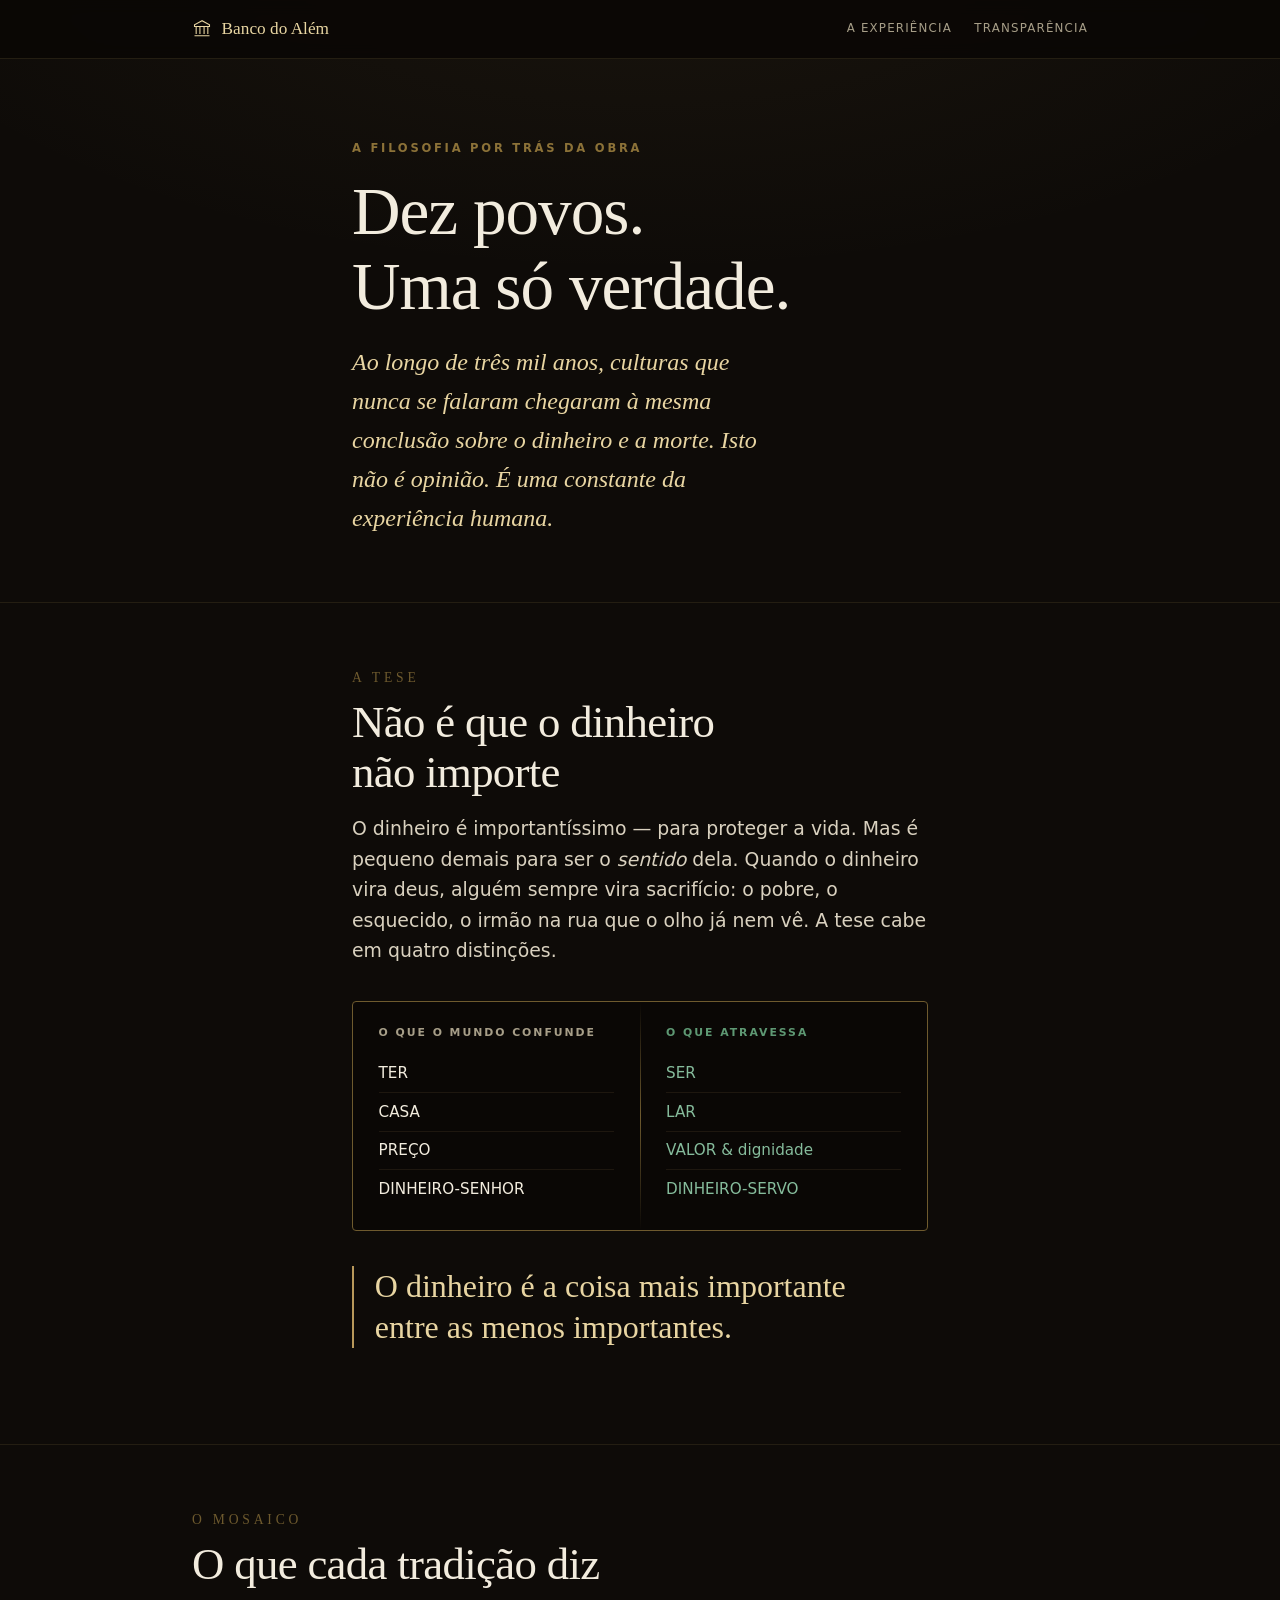
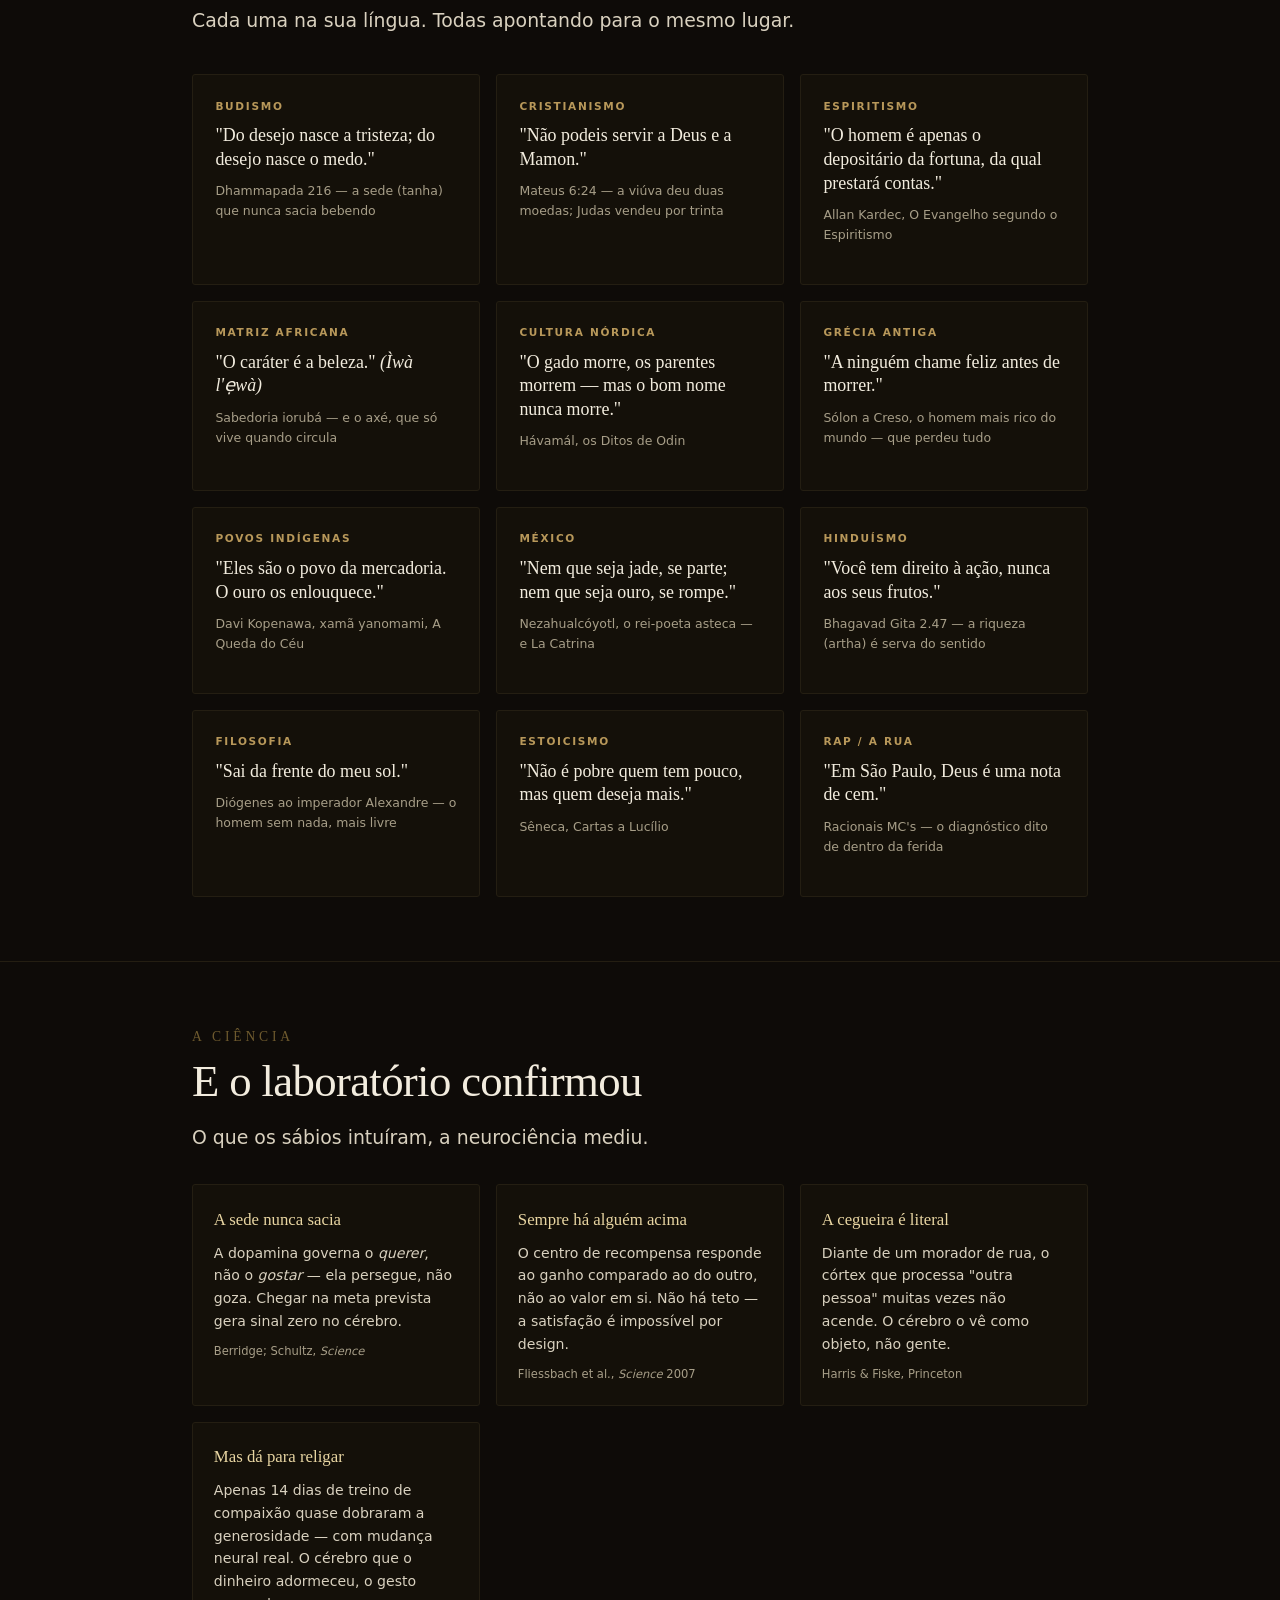
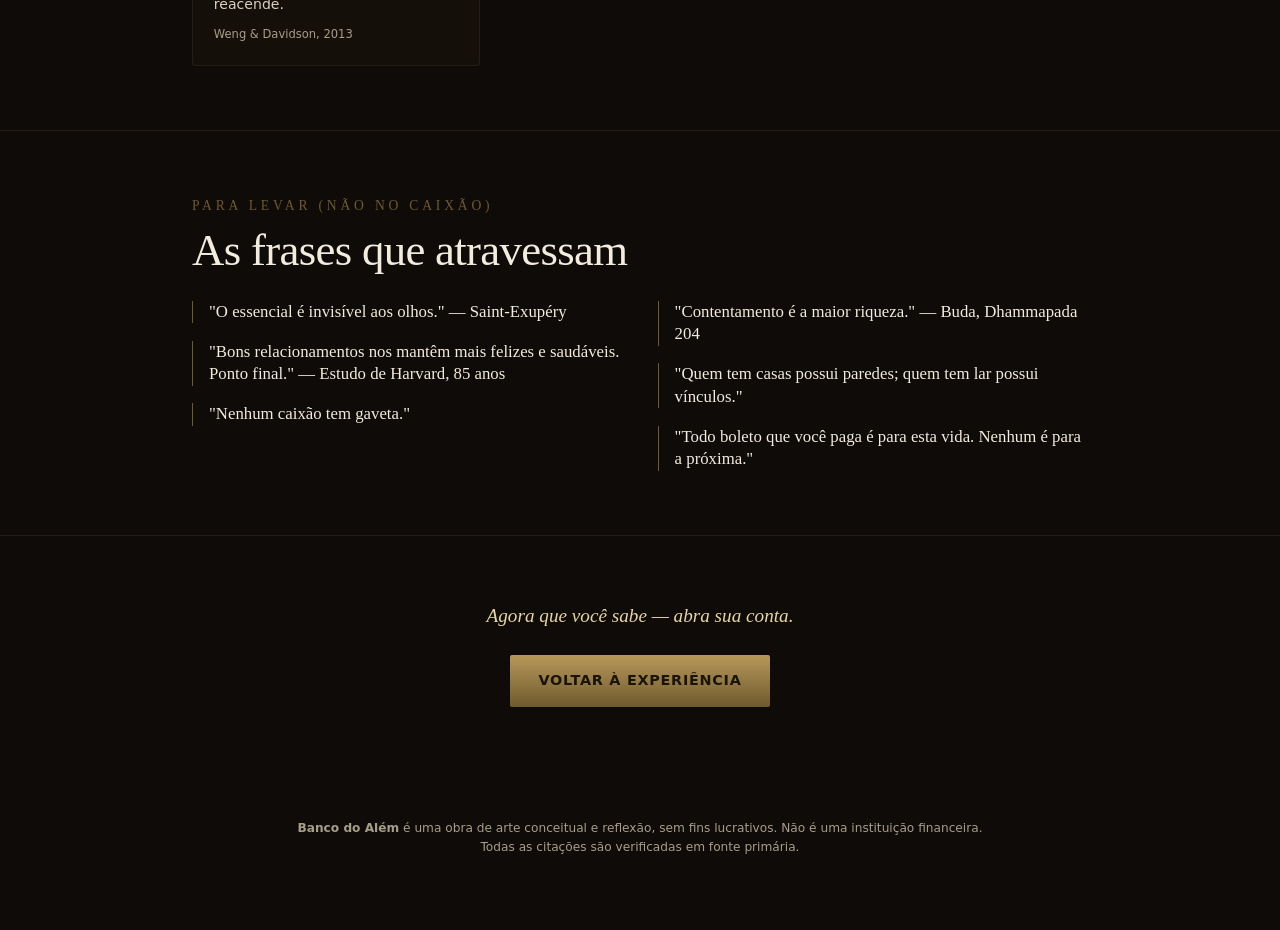
==== filosofia.html @ dc040440 "Versão completa: A Filosofia (mosaico de 12 tradições) + O Cofre de Vidro Adiciona duas páginas à so" ====
<!DOCTYPE html>
<html lang="pt-BR">
<head>
<meta charset="UTF-8">
<meta name="viewport" content="width=device-width, initial-scale=1, viewport-fit=cover">
<meta name="robots" content="noindex, nofollow">
<meta name="description" content="A filosofia do Banco do Além — o que dez tradições da humanidade dizem, em uma só voz, sobre o dinheiro e a morte.">
<meta name="theme-color" content="#0A0705">
<title>Banco do Além — A Filosofia</title>
<style>
  :root{
    --ebano-1000:#0A0705;--ebano-950:#0E0B08;--ebano-900:#141009;--ebano-850:#1B160D;--ebano-800:#241E12;
    --ouro-600:#6E5A2E;--ouro-500:#8C7238;--ouro-400:#B8985A;--ouro-300:#D4B778;--ouro-200:#E8D5A2;
    --marfim-100:#F2ECDE;--marfim-200:#D9D1BF;--marfim-300:#A79E88;--marfim-400:#6F6959;
    --verde-500:#3E6B4F;--verde-400:#5E9873;--verde-300:#86BC9C;
    --bg:var(--ebano-950);--sacro:var(--ebano-1000);--surf:var(--ebano-900);
    --tx:var(--marfim-100);--tx2:var(--marfim-200);--mut:var(--marfim-300);
    --gold:var(--ouro-400);--eternal:var(--verde-400);--line:rgba(184,152,90,.22);
    --serif:"Didot","Bodoni 72","Bodoni MT","Playfair Display","Hoefler Text",Georgia,serif;
    --sans:-apple-system,BlinkMacSystemFont,"Segoe UI","Optima","Avenir Next",system-ui,sans-serif;
  }
  *,*::before,*::after{box-sizing:border-box}
  body{margin:0;background:var(--bg);color:var(--tx);font-family:var(--sans);font-size:17px;line-height:1.62;-webkit-font-smoothing:antialiased;
       background-image:radial-gradient(ellipse 90% 55% at 50% -8%,rgba(184,152,90,.07),transparent 70%);background-attachment:fixed;overflow-x:hidden}
  h1,h2,h3{font-family:var(--serif);font-weight:400;line-height:1.12;letter-spacing:-.015em;margin:0;text-wrap:balance}
  p{margin:0 0 1rem}
  a{color:var(--gold);text-decoration:none}
  .wrap{max-width:62rem;margin:0 auto;padding:0 clamp(1.25rem,5vw,3rem)}
  .read{max-width:42rem}
  .eyebrow{font-size:.72rem;letter-spacing:.24em;text-transform:uppercase;color:var(--ouro-500);font-weight:600}
  :focus-visible{outline:2px solid var(--ouro-300);outline-offset:3px}
  nav{position:sticky;top:0;z-index:40;background:rgba(10,7,5,.9);backdrop-filter:blur(8px);border-bottom:1px solid var(--ebano-800)}
  nav .wrap{display:flex;align-items:center;gap:1.4rem;height:58px}
  nav .logo{display:flex;align-items:center;gap:.6rem;font-family:var(--serif);font-size:1.08rem;color:var(--ouro-200);margin-right:auto}
  nav .logo svg{width:20px;height:20px}
  nav a.lnk{color:var(--mut);font-size:.74rem;letter-spacing:.1em;text-transform:uppercase}
  nav a.lnk:hover{color:var(--ouro-200)}
  header.hero{padding:5rem 0 3rem;border-bottom:1px solid var(--ebano-800)}
  header.hero h1{font-size:clamp(2.4rem,6vw,4.2rem);color:var(--marfim-100)}
  header.hero .sub{font-family:var(--serif);font-style:italic;color:var(--ouro-200);font-size:clamp(1.1rem,2.4vw,1.5rem);margin-top:1.2rem;max-width:36ch}
  section{padding:4rem 0;border-bottom:1px solid var(--ebano-800)}
  .part{font-family:var(--serif);font-size:.85rem;letter-spacing:.28em;text-transform:uppercase;color:var(--ouro-600);margin-bottom:.5rem}
  h2{font-size:clamp(1.8rem,4vw,2.8rem);color:var(--marfim-100);margin-bottom:1rem}
  .lede{font-size:1.18rem;color:var(--tx2);max-width:52ch}
  /* extrato device */
  .extrato{display:grid;grid-template-columns:1fr 1px 1fr;margin:2.2rem 0;border:1px solid var(--ouro-600);border-radius:4px;overflow:hidden;background:var(--sacro);max-width:40rem}
  .extrato .col{padding:1.4rem 1.6rem}
  .extrato .divider{background:linear-gradient(180deg,transparent,var(--ouro-600),transparent)}
  .extrato h4{margin:0 0 .8rem;font-size:.68rem;letter-spacing:.18em;text-transform:uppercase;font-weight:600}
  .extrato .left h4{color:var(--mut)} .extrato .right h4{color:var(--eternal)}
  .extrato .row{padding:.4rem 0;border-bottom:1px solid rgba(51,41,26,.5);font-size:.95rem}
  .extrato .row:last-child{border-bottom:0}
  .extrato .right .row{color:var(--verde-300)}
  @media(max-width:600px){.extrato{grid-template-columns:1fr}.extrato .divider{height:1px;background:linear-gradient(90deg,transparent,var(--ouro-600),transparent)}}
  /* mosaico grid */
  .mosaico{display:grid;grid-template-columns:repeat(auto-fill,minmax(16rem,1fr));gap:1rem;margin-top:2.4rem}
  .trad{background:var(--surf);border:1px solid var(--ebano-800);border-radius:3px;padding:1.4rem;transition:border-color .25s,transform .25s}
  .trad:hover{border-color:var(--ouro-600);transform:translateY(-2px)}
  .trad .name{font-size:.66rem;letter-spacing:.16em;text-transform:uppercase;color:var(--gold);font-weight:600;margin-bottom:.6rem}
  .trad .say{font-family:var(--serif);font-size:1.12rem;color:var(--marfim-100);line-height:1.32;margin:0 0 .6rem}
  .trad .who{font-size:.78rem;color:var(--mut)}
  blockquote{font-family:var(--serif);font-size:clamp(1.4rem,3.5vw,2rem);color:var(--ouro-200);line-height:1.28;margin:2rem 0;padding-left:1.3rem;border-left:2px solid var(--gold);text-wrap:balance}
  blockquote cite{display:block;font-family:var(--sans);font-style:normal;font-size:.78rem;letter-spacing:.12em;text-transform:uppercase;color:var(--mut);margin-top:.8rem}
  .sci{display:grid;grid-template-columns:repeat(auto-fit,minmax(14rem,1fr));gap:1rem;margin-top:2rem}
  .scard{background:var(--surf);border:1px solid var(--ebano-800);border-radius:3px;padding:1.3rem}
  .scard b{font-family:var(--serif);color:var(--ouro-200);font-size:1.05rem;font-weight:400}
  .scard p{font-size:.88rem;color:var(--tx2);margin:.5rem 0 0}
  .scard .src{font-size:.72rem;color:var(--mut);margin-top:.6rem}
  .frases{columns:2;column-gap:2.2rem;margin-top:1.6rem}
  .frases p{break-inside:avoid;font-family:var(--serif);font-size:1.05rem;color:var(--tx);padding-left:1rem;border-left:1px solid var(--ouro-600);margin-bottom:1.1rem;line-height:1.34}
  @media(max-width:640px){.frases{columns:1}}
  .backcta{text-align:center;padding:4rem 0}
  .btn{display:inline-flex;background:linear-gradient(180deg,var(--ouro-400),var(--ouro-600));color:#1a1408;font-weight:600;font-size:.9rem;letter-spacing:.05em;text-transform:uppercase;border-radius:2px;padding:.9rem 1.8rem}
  footer{padding:3rem 0 4.5rem;text-align:center}
  footer .disc{font-size:.76rem;color:var(--mut);max-width:44rem;margin:0 auto;line-height:1.6}
  .reveal{opacity:0;transform:translateY(14px);transition:opacity .7s,transform .7s}
  .reveal.in{opacity:1;transform:none}
  @media(prefers-reduced-motion:reduce){.reveal{opacity:1;transform:none;transition:none}.trad:hover{transform:none}}
</style>
</head>
<body>
  <nav><div class="wrap">
    <span class="logo"><svg viewBox="0 0 24 24" fill="none" stroke="#E8D5A2" stroke-width="1.3"><path d="M12 2 3 7v2h18V7L12 2z"/><path d="M5 9v9M9.5 9v9M14.5 9v9M19 9v9M3 20h18"/></svg>Banco do Além</span>
    <a class="lnk" href="index.html">A experiência</a>
    <a class="lnk" href="transparencia.html">Transparência</a>
  </div></nav>

  <header class="hero"><div class="wrap read">
    <p class="eyebrow reveal">A filosofia por trás da obra</p>
    <h1 class="reveal">Dez povos.<br>Uma só verdade.</h1>
    <p class="sub reveal">Ao longo de três mil anos, culturas que nunca se falaram chegaram à mesma conclusão sobre o dinheiro e a morte. Isto não é opinião. É uma constante da experiência humana.</p>
  </div></header>

  <section><div class="wrap read">
    <p class="part reveal">A tese</p>
    <h2 class="reveal">Não é que o dinheiro não importe</h2>
    <p class="lede reveal">O dinheiro é importantíssimo — para proteger a vida. Mas é pequeno demais para ser o <em>sentido</em> dela. Quando o dinheiro vira deus, alguém sempre vira sacrifício: o pobre, o esquecido, o irmão na rua que o olho já nem vê. A tese cabe em quatro distinções.</p>
    <div class="extrato reveal" aria-label="As quatro distinções">
      <div class="col left"><h4>O que o mundo confunde</h4>
        <div class="row">TER</div><div class="row">CASA</div><div class="row">PREÇO</div><div class="row">DINHEIRO-SENHOR</div></div>
      <div class="divider"></div>
      <div class="col right"><h4>O que atravessa</h4>
        <div class="row">SER</div><div class="row">LAR</div><div class="row">VALOR &amp; dignidade</div><div class="row">DINHEIRO-SERVO</div></div>
    </div>
    <blockquote class="reveal">O dinheiro é a coisa mais importante entre as menos importantes.</blockquote>
  </div></section>

  <section><div class="wrap">
    <p class="part reveal">O mosaico</p>
    <h2 class="reveal">O que cada tradição diz</h2>
    <p class="lede reveal">Cada uma na sua língua. Todas apontando para o mesmo lugar.</p>
    <div class="mosaico">
      <div class="trad reveal"><div class="name">Budismo</div><p class="say">"Do desejo nasce a tristeza; do desejo nasce o medo."</p><p class="who">Dhammapada 216 — a sede (tanha) que nunca sacia bebendo</p></div>
      <div class="trad reveal"><div class="name">Cristianismo</div><p class="say">"Não podeis servir a Deus e a Mamon."</p><p class="who">Mateus 6:24 — a viúva deu duas moedas; Judas vendeu por trinta</p></div>
      <div class="trad reveal"><div class="name">Espiritismo</div><p class="say">"O homem é apenas o depositário da fortuna, da qual prestará contas."</p><p class="who">Allan Kardec, O Evangelho segundo o Espiritismo</p></div>
      <div class="trad reveal"><div class="name">Matriz africana</div><p class="say">"O caráter é a beleza." <em>(Ìwà l'ẹwà)</em></p><p class="who">Sabedoria iorubá — e o axé, que só vive quando circula</p></div>
      <div class="trad reveal"><div class="name">Cultura nórdica</div><p class="say">"O gado morre, os parentes morrem — mas o bom nome nunca morre."</p><p class="who">Hávamál, os Ditos de Odin</p></div>
      <div class="trad reveal"><div class="name">Grécia antiga</div><p class="say">"A ninguém chame feliz antes de morrer."</p><p class="who">Sólon a Creso, o homem mais rico do mundo — que perdeu tudo</p></div>
      <div class="trad reveal"><div class="name">Povos indígenas</div><p class="say">"Eles são o povo da mercadoria. O ouro os enlouquece."</p><p class="who">Davi Kopenawa, xamã yanomami, A Queda do Céu</p></div>
      <div class="trad reveal"><div class="name">México</div><p class="say">"Nem que seja jade, se parte; nem que seja ouro, se rompe."</p><p class="who">Nezahualcóyotl, o rei-poeta asteca — e La Catrina</p></div>
      <div class="trad reveal"><div class="name">Hinduísmo</div><p class="say">"Você tem direito à ação, nunca aos seus frutos."</p><p class="who">Bhagavad Gita 2.47 — a riqueza (artha) é serva do sentido</p></div>
      <div class="trad reveal"><div class="name">Filosofia</div><p class="say">"Sai da frente do meu sol."</p><p class="who">Diógenes ao imperador Alexandre — o homem sem nada, mais livre</p></div>
      <div class="trad reveal"><div class="name">Estoicismo</div><p class="say">"Não é pobre quem tem pouco, mas quem deseja mais."</p><p class="who">Sêneca, Cartas a Lucílio</p></div>
      <div class="trad reveal"><div class="name">Rap / a rua</div><p class="say">"Em São Paulo, Deus é uma nota de cem."</p><p class="who">Racionais MC's — o diagnóstico dito de dentro da ferida</p></div>
    </div>
  </div></section>

  <section><div class="wrap">
    <p class="part reveal">A ciência</p>
    <h2 class="reveal">E o laboratório confirmou</h2>
    <p class="lede reveal">O que os sábios intuíram, a neurociência mediu.</p>
    <div class="sci">
      <div class="scard reveal"><b>A sede nunca sacia</b><p>A dopamina governa o <em>querer</em>, não o <em>gostar</em> — ela persegue, não goza. Chegar na meta prevista gera sinal zero no cérebro.</p><p class="src">Berridge; Schultz, <em>Science</em></p></div>
      <div class="scard reveal"><b>Sempre há alguém acima</b><p>O centro de recompensa responde ao ganho comparado ao do outro, não ao valor em si. Não há teto — a satisfação é impossível por design.</p><p class="src">Fliessbach et al., <em>Science</em> 2007</p></div>
      <div class="scard reveal"><b>A cegueira é literal</b><p>Diante de um morador de rua, o córtex que processa "outra pessoa" muitas vezes não acende. O cérebro o vê como objeto, não gente.</p><p class="src">Harris &amp; Fiske, Princeton</p></div>
      <div class="scard reveal"><b>Mas dá para religar</b><p>Apenas 14 dias de treino de compaixão quase dobraram a generosidade — com mudança neural real. O cérebro que o dinheiro adormeceu, o gesto reacende.</p><p class="src">Weng &amp; Davidson, 2013</p></div>
    </div>
  </div></section>

  <section><div class="wrap">
    <p class="part reveal">Para levar (não no caixão)</p>
    <h2 class="reveal">As frases que atravessam</h2>
    <div class="frases reveal">
      <p>"O essencial é invisível aos olhos." — Saint-Exupéry</p>
      <p>"Bons relacionamentos nos mantêm mais felizes e saudáveis. Ponto final." — Estudo de Harvard, 85 anos</p>
      <p>"Nenhum caixão tem gaveta."</p>
      <p>"Contentamento é a maior riqueza." — Buda, Dhammapada 204</p>
      <p>"Quem tem casas possui paredes; quem tem lar possui vínculos."</p>
      <p>"Todo boleto que você paga é para esta vida. Nenhum é para a próxima."</p>
    </div>
  </div></section>

  <div class="backcta">
    <p style="font-family:var(--serif);font-style:italic;color:var(--ouro-200);font-size:1.2rem;margin-bottom:1.5rem">Agora que você sabe — abra sua conta.</p>
    <a class="btn" href="index.html">Voltar à experiência</a>
  </div>

  <footer><div class="wrap">
    <p class="disc"><strong>Banco do Além</strong> é uma obra de arte conceitual e reflexão, sem fins lucrativos. Não é uma instituição financeira. Todas as citações são verificadas em fonte primária.</p>
  </div></footer>

  <script>
  (function(){var els=document.querySelectorAll('.reveal');
    if(!('IntersectionObserver'in window)||matchMedia('(prefers-reduced-motion:reduce)').matches){els.forEach(function(e){e.classList.add('in')});return;}
    var io=new IntersectionObserver(function(en){en.forEach(function(x){if(x.isIntersecting){x.target.classList.add('in');io.unobserve(x.target);}})},{threshold:.12,rootMargin:'0px 0px -6% 0px'});
    els.forEach(function(e){io.observe(e)});})();
  </script>
</body>
</html>
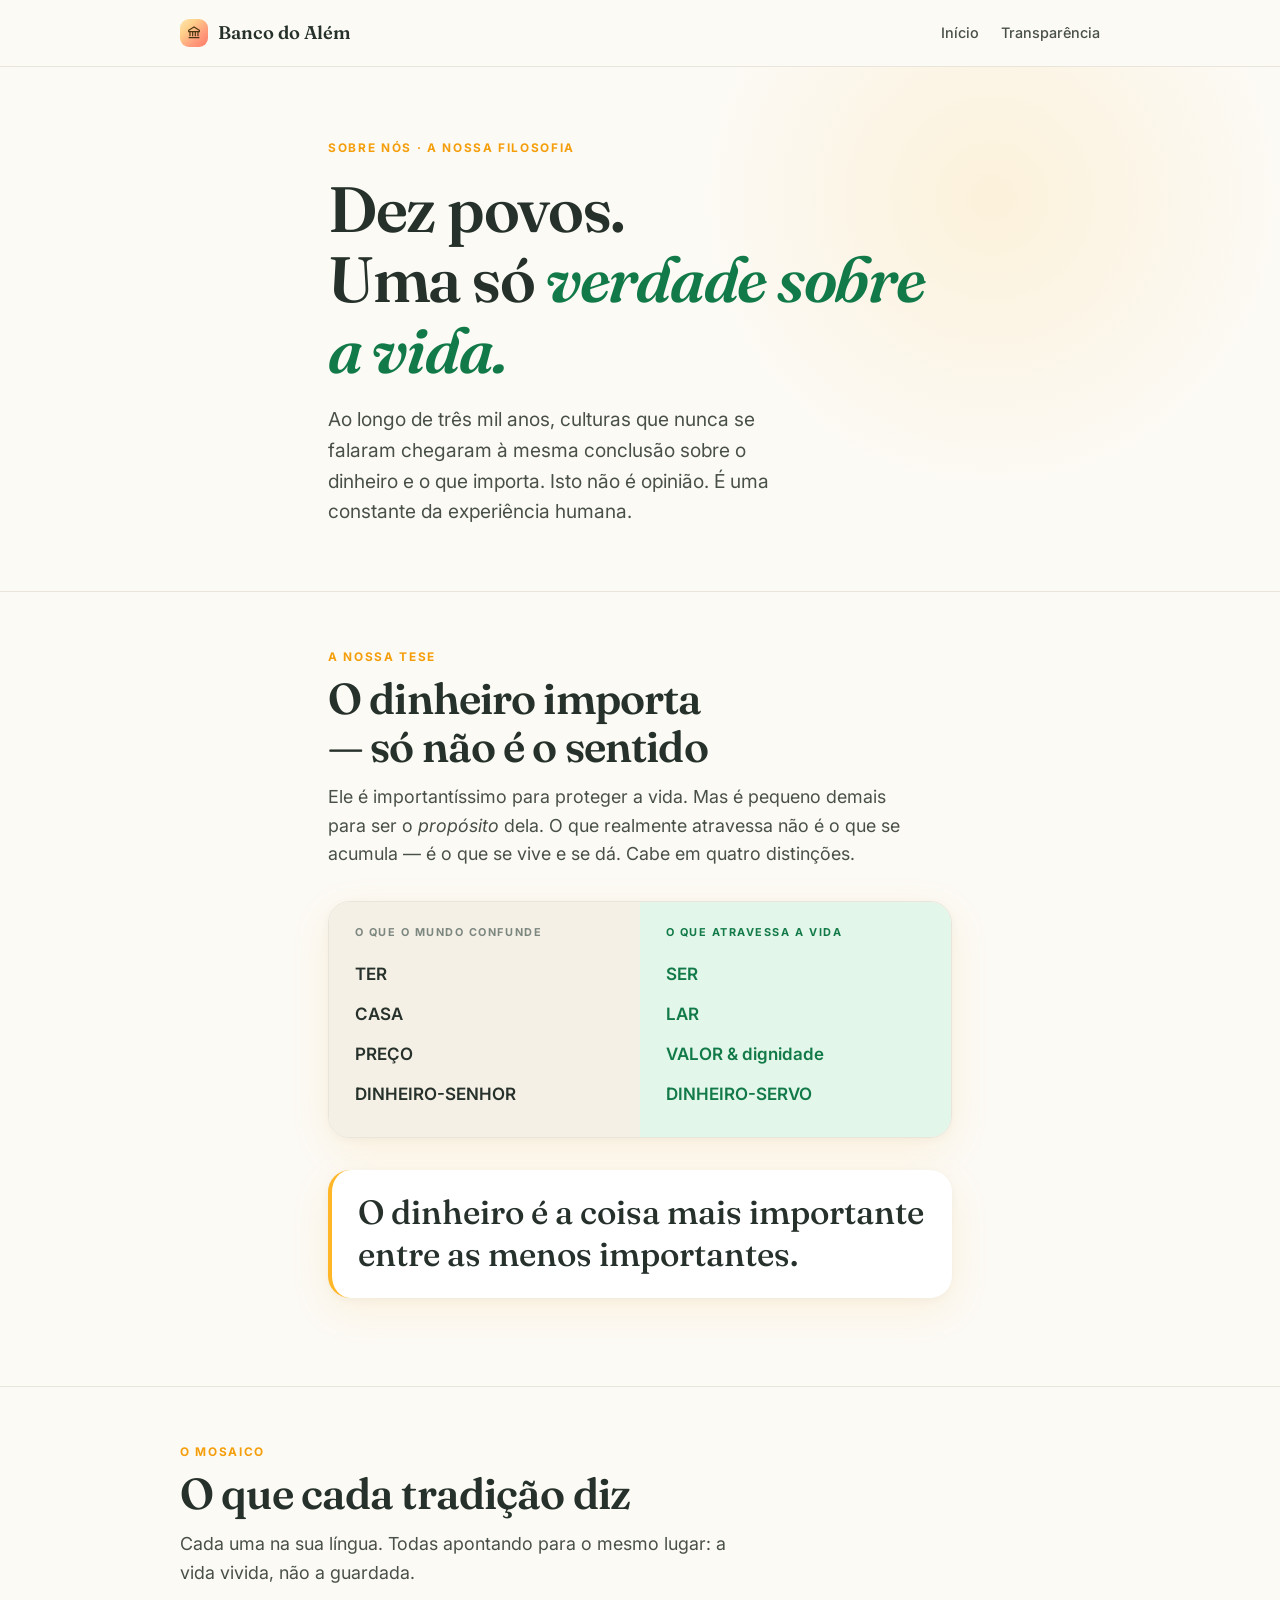
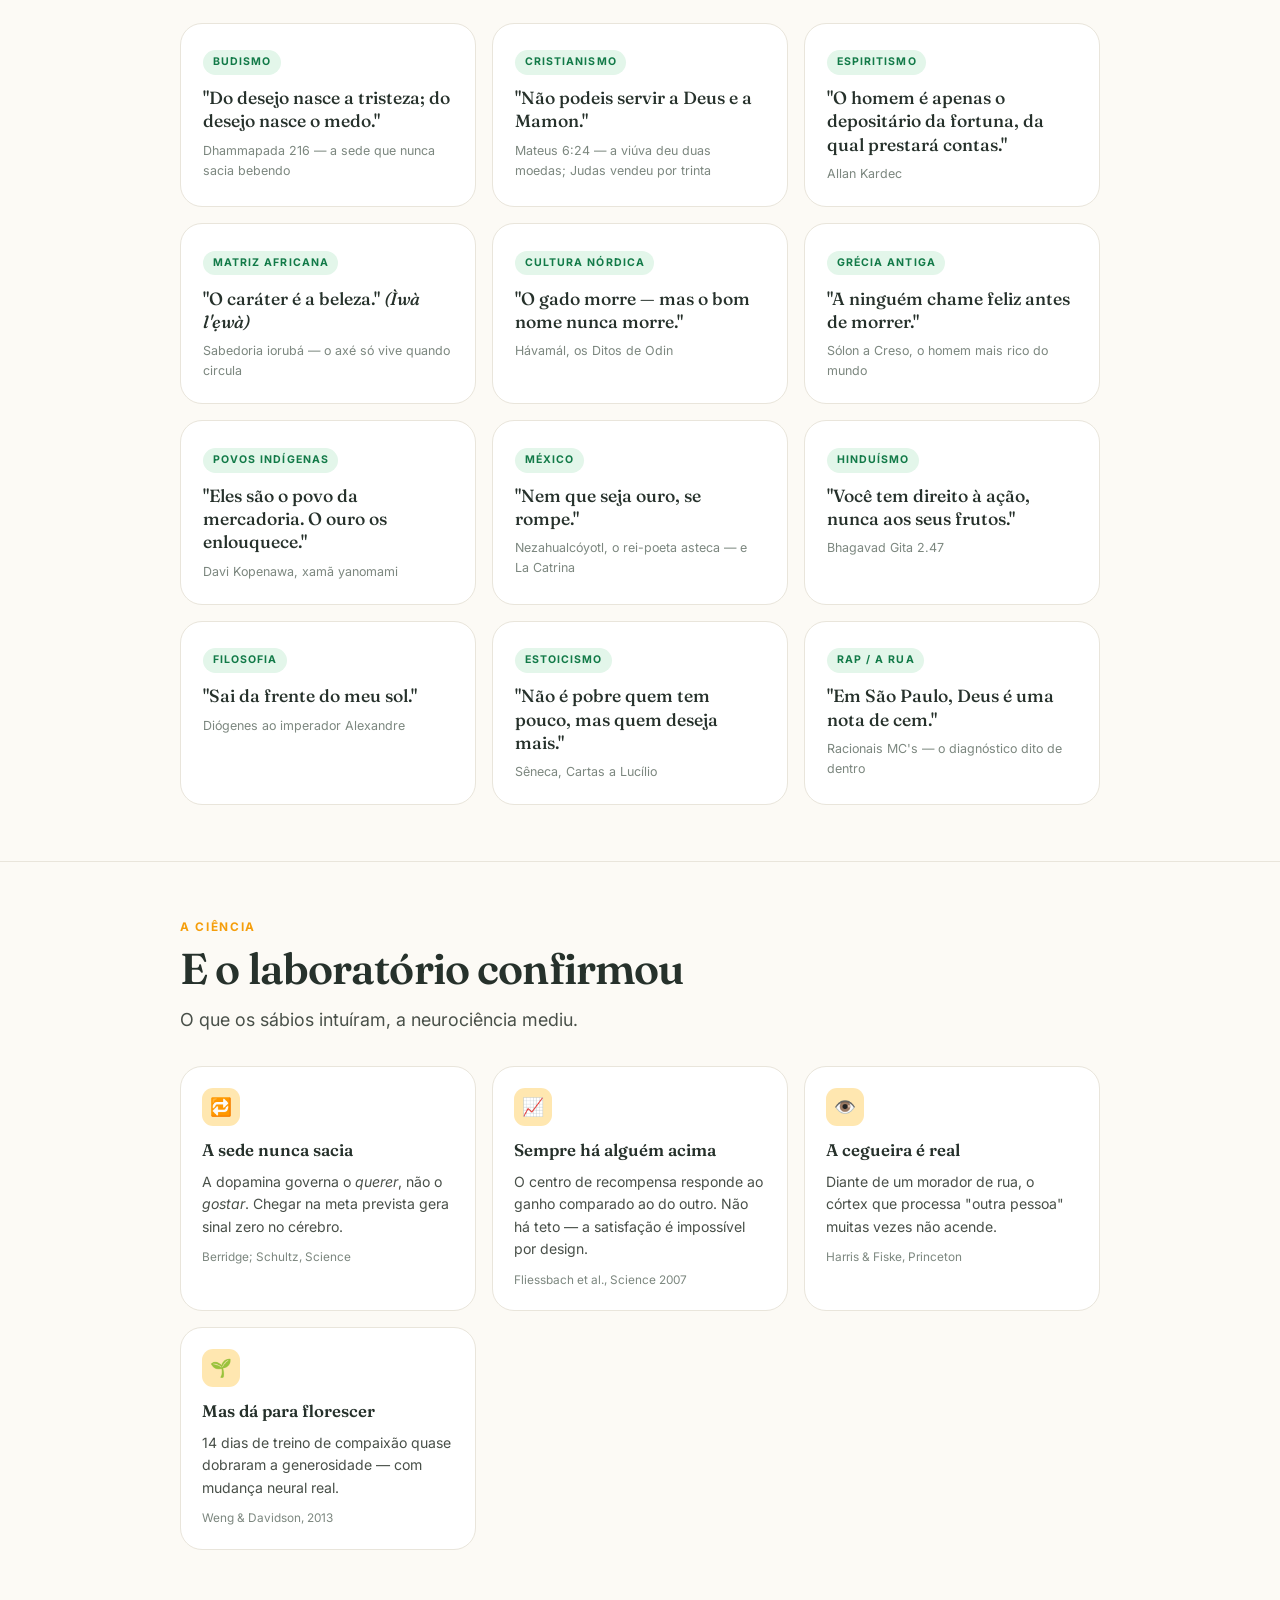
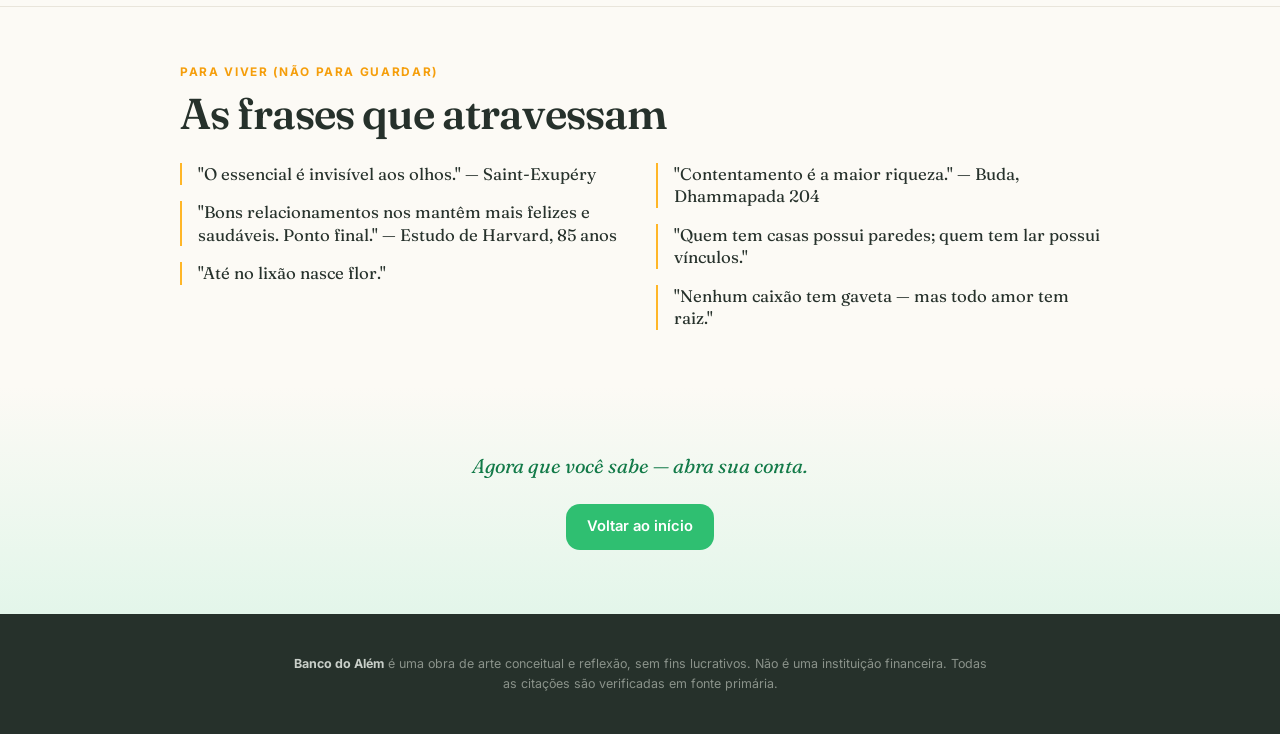
==== commit 8d0fae79: "Redesign completo — estética "Vida": banco digital moderno, luminoso, vivo Refaz as 3 páginas do pre" ====
--- a/filosofia.html
+++ b/filosofia.html
@@ -4,103 +4,100 @@
 <meta charset="UTF-8">
 <meta name="viewport" content="width=device-width, initial-scale=1, viewport-fit=cover">
 <meta name="robots" content="noindex, nofollow">
-<meta name="description" content="A filosofia do Banco do Além — o que dez tradições da humanidade dizem, em uma só voz, sobre o dinheiro e a morte.">
-<meta name="theme-color" content="#0A0705">
-<title>Banco do Além — A Filosofia</title>
+<meta name="description" content="A filosofia do Banco do Além — o que dez tradições da humanidade dizem, em uma só voz, sobre o dinheiro e a vida.">
+<meta name="theme-color" content="#FCFAF5">
+<title>Banco do Além — Sobre nós</title>
+<link rel="preconnect" href="https://fonts.googleapis.com">
+<link rel="preconnect" href="https://fonts.gstatic.com" crossorigin>
+<link href="https://fonts.googleapis.com/css2?family=Fraunces:opsz,wght@9..144,400;9..144,500;9..144,600;9..144,700&family=Inter:wght@400;500;600;700&display=swap" rel="stylesheet">
 <style>
   :root{
-    --ebano-1000:#0A0705;--ebano-950:#0E0B08;--ebano-900:#141009;--ebano-850:#1B160D;--ebano-800:#241E12;
-    --ouro-600:#6E5A2E;--ouro-500:#8C7238;--ouro-400:#B8985A;--ouro-300:#D4B778;--ouro-200:#E8D5A2;
-    --marfim-100:#F2ECDE;--marfim-200:#D9D1BF;--marfim-300:#A79E88;--marfim-400:#6F6959;
-    --verde-500:#3E6B4F;--verde-400:#5E9873;--verde-300:#86BC9C;
-    --bg:var(--ebano-950);--sacro:var(--ebano-1000);--surf:var(--ebano-900);
-    --tx:var(--marfim-100);--tx2:var(--marfim-200);--mut:var(--marfim-300);
-    --gold:var(--ouro-400);--eternal:var(--verde-400);--line:rgba(184,152,90,.22);
-    --serif:"Didot","Bodoni 72","Bodoni MT","Playfair Display","Hoefler Text",Georgia,serif;
-    --sans:-apple-system,BlinkMacSystemFont,"Segoe UI","Optima","Avenir Next",system-ui,sans-serif;
+    --luz:#FCFAF5;--luz-2:#F5F0E6;--sup:#FFFFFF;
+    --sol:#FFB627;--sol-forte:#F59E0B;--sol-luz:#FFE7B0;
+    --vida:#2FBF71;--vida-profundo:#127A48;--vida-fundo:#E3F6EA;
+    --afeto:#FF7A66;--afeto-luz:#FFE0D8;
+    --tinta:#26312B;--corpo:#495049;--suave:#7C877F;--linha:#E9E5DB;
+    --amanhecer:linear-gradient(135deg,#FFE7B0 0%,#FFD08A 30%,#FF9E7D 65%,#FF7A66 100%);
+    --serif:"Fraunces",Georgia,serif;--sans:"Inter",-apple-system,"Segoe UI",system-ui,sans-serif;
+    --shadow:0 12px 40px rgba(245,158,11,.10),0 2px 8px rgba(38,49,43,.04);--r:22px;--rb:14px;
   }
   *,*::before,*::after{box-sizing:border-box}
-  body{margin:0;background:var(--bg);color:var(--tx);font-family:var(--sans);font-size:17px;line-height:1.62;-webkit-font-smoothing:antialiased;
-       background-image:radial-gradient(ellipse 90% 55% at 50% -8%,rgba(184,152,90,.07),transparent 70%);background-attachment:fixed;overflow-x:hidden}
-  h1,h2,h3{font-family:var(--serif);font-weight:400;line-height:1.12;letter-spacing:-.015em;margin:0;text-wrap:balance}
-  p{margin:0 0 1rem}
-  a{color:var(--gold);text-decoration:none}
-  .wrap{max-width:62rem;margin:0 auto;padding:0 clamp(1.25rem,5vw,3rem)}
-  .read{max-width:42rem}
-  .eyebrow{font-size:.72rem;letter-spacing:.24em;text-transform:uppercase;color:var(--ouro-500);font-weight:600}
-  :focus-visible{outline:2px solid var(--ouro-300);outline-offset:3px}
-  nav{position:sticky;top:0;z-index:40;background:rgba(10,7,5,.9);backdrop-filter:blur(8px);border-bottom:1px solid var(--ebano-800)}
-  nav .wrap{display:flex;align-items:center;gap:1.4rem;height:58px}
-  nav .logo{display:flex;align-items:center;gap:.6rem;font-family:var(--serif);font-size:1.08rem;color:var(--ouro-200);margin-right:auto}
-  nav .logo svg{width:20px;height:20px}
-  nav a.lnk{color:var(--mut);font-size:.74rem;letter-spacing:.1em;text-transform:uppercase}
-  nav a.lnk:hover{color:var(--ouro-200)}
-  header.hero{padding:5rem 0 3rem;border-bottom:1px solid var(--ebano-800)}
-  header.hero h1{font-size:clamp(2.4rem,6vw,4.2rem);color:var(--marfim-100)}
-  header.hero .sub{font-family:var(--serif);font-style:italic;color:var(--ouro-200);font-size:clamp(1.1rem,2.4vw,1.5rem);margin-top:1.2rem;max-width:36ch}
-  section{padding:4rem 0;border-bottom:1px solid var(--ebano-800)}
-  .part{font-family:var(--serif);font-size:.85rem;letter-spacing:.28em;text-transform:uppercase;color:var(--ouro-600);margin-bottom:.5rem}
-  h2{font-size:clamp(1.8rem,4vw,2.8rem);color:var(--marfim-100);margin-bottom:1rem}
-  .lede{font-size:1.18rem;color:var(--tx2);max-width:52ch}
-  /* extrato device */
-  .extrato{display:grid;grid-template-columns:1fr 1px 1fr;margin:2.2rem 0;border:1px solid var(--ouro-600);border-radius:4px;overflow:hidden;background:var(--sacro);max-width:40rem}
-  .extrato .col{padding:1.4rem 1.6rem}
-  .extrato .divider{background:linear-gradient(180deg,transparent,var(--ouro-600),transparent)}
-  .extrato h4{margin:0 0 .8rem;font-size:.68rem;letter-spacing:.18em;text-transform:uppercase;font-weight:600}
-  .extrato .left h4{color:var(--mut)} .extrato .right h4{color:var(--eternal)}
-  .extrato .row{padding:.4rem 0;border-bottom:1px solid rgba(51,41,26,.5);font-size:.95rem}
-  .extrato .row:last-child{border-bottom:0}
-  .extrato .right .row{color:var(--verde-300)}
-  @media(max-width:600px){.extrato{grid-template-columns:1fr}.extrato .divider{height:1px;background:linear-gradient(90deg,transparent,var(--ouro-600),transparent)}}
-  /* mosaico grid */
-  .mosaico{display:grid;grid-template-columns:repeat(auto-fill,minmax(16rem,1fr));gap:1rem;margin-top:2.4rem}
-  .trad{background:var(--surf);border:1px solid var(--ebano-800);border-radius:3px;padding:1.4rem;transition:border-color .25s,transform .25s}
-  .trad:hover{border-color:var(--ouro-600);transform:translateY(-2px)}
-  .trad .name{font-size:.66rem;letter-spacing:.16em;text-transform:uppercase;color:var(--gold);font-weight:600;margin-bottom:.6rem}
-  .trad .say{font-family:var(--serif);font-size:1.12rem;color:var(--marfim-100);line-height:1.32;margin:0 0 .6rem}
-  .trad .who{font-size:.78rem;color:var(--mut)}
-  blockquote{font-family:var(--serif);font-size:clamp(1.4rem,3.5vw,2rem);color:var(--ouro-200);line-height:1.28;margin:2rem 0;padding-left:1.3rem;border-left:2px solid var(--gold);text-wrap:balance}
-  blockquote cite{display:block;font-family:var(--sans);font-style:normal;font-size:.78rem;letter-spacing:.12em;text-transform:uppercase;color:var(--mut);margin-top:.8rem}
+  body{margin:0;background:var(--luz);color:var(--tinta);font-family:var(--sans);font-size:17px;line-height:1.6;-webkit-font-smoothing:antialiased}
+  h1,h2,h3{font-family:var(--serif);font-weight:600;line-height:1.1;letter-spacing:-.02em;margin:0;text-wrap:balance}
+  p{margin:0 0 1rem;color:var(--corpo)}
+  a{color:var(--vida-profundo);text-decoration:none}
+  .wrap{max-width:1000px;margin:0 auto;padding:0 clamp(1.2rem,4vw,2.5rem)}
+  .read{max-width:44rem}
+  .eyebrow{font-size:.74rem;font-weight:700;letter-spacing:.14em;text-transform:uppercase;color:var(--sol-forte)}
+  :focus-visible{outline:2px solid var(--sol-forte);outline-offset:3px;border-radius:4px}
+  nav{position:sticky;top:0;z-index:40;background:rgba(252,250,245,.85);backdrop-filter:blur(12px);border-bottom:1px solid var(--linha)}
+  nav .wrap{display:flex;align-items:center;gap:1.4rem;height:66px}
+  .logo{display:flex;align-items:center;gap:.6rem;font-family:var(--serif);font-weight:600;font-size:1.15rem;color:var(--tinta);margin-right:auto}
+  .logo .mk{width:28px;height:28px;border-radius:9px;background:var(--amanhecer);display:flex;align-items:center;justify-content:center}
+  .logo .mk svg{width:16px;height:16px}
+  nav a.lnk{color:var(--corpo);font-size:.9rem;font-weight:500}
+  nav a.lnk:hover{color:var(--vida-profundo)}
+  .btn{display:inline-flex;align-items:center;gap:.5rem;border:0;border-radius:var(--rb);font-weight:600;font-size:.92rem;cursor:pointer;text-decoration:none;padding:.7rem 1.3rem;transition:transform .18s,box-shadow .2s}
+  .btn-vida{background:var(--vida);color:#fff}.btn-vida:hover{transform:translateY(-2px);box-shadow:0 10px 28px rgba(47,191,113,.3)}
+  header.hero{padding:4.5rem 0 3rem;position:relative;overflow:hidden}
+  header.hero::before{content:"";position:absolute;top:-40%;right:-5%;width:55%;height:130%;background:radial-gradient(circle,rgba(255,182,39,.13),transparent 60%);pointer-events:none}
+  header.hero h1{font-size:clamp(2.4rem,6vw,4rem);color:var(--tinta);position:relative}
+  header.hero h1 em{font-style:italic;color:var(--vida-profundo)}
+  header.hero .sub{font-size:1.2rem;margin-top:1.2rem;max-width:38ch;position:relative}
+  section{padding:3.5rem 0;border-top:1px solid var(--linha)}
+  .part{font-size:.74rem;font-weight:700;letter-spacing:.14em;text-transform:uppercase;color:var(--sol-forte);margin-bottom:.5rem}
+  h2{font-size:clamp(1.8rem,4vw,2.7rem);color:var(--tinta);margin-bottom:.8rem}
+  .lede{font-size:1.12rem;color:var(--corpo);max-width:52ch}
+  .duo{display:grid;grid-template-columns:1fr 1fr;gap:0;margin:2rem 0;border:1px solid var(--linha);border-radius:var(--r);overflow:hidden;max-width:40rem;box-shadow:var(--shadow)}
+  .duo .c{padding:1.4rem 1.6rem}
+  .duo .c.left{background:var(--luz-2)}.duo .c.right{background:var(--vida-fundo)}
+  .duo h4{margin:0 0 .8rem;font-size:.68rem;letter-spacing:.14em;text-transform:uppercase;font-weight:700;font-family:var(--sans)}
+  .duo .left h4{color:var(--suave)}.duo .right h4{color:var(--vida-profundo)}
+  .duo .row{padding:.4rem 0;font-weight:600;color:var(--tinta)}
+  .duo .right .row{color:var(--vida-profundo)}
+  @media(max-width:560px){.duo{grid-template-columns:1fr}}
+  blockquote{font-family:var(--serif);font-size:clamp(1.5rem,3.6vw,2.1rem);color:var(--tinta);line-height:1.24;margin:2rem 0;padding:1.4rem 1.6rem;background:var(--sup);border-radius:var(--r);border-left:4px solid var(--sol);box-shadow:var(--shadow);text-wrap:balance;font-weight:500}
+  .mosaico{display:grid;grid-template-columns:repeat(auto-fill,minmax(15.5rem,1fr));gap:1rem;margin-top:2.2rem}
+  .trad{background:var(--sup);border:1px solid var(--linha);border-radius:var(--r);padding:1.4rem;transition:transform .22s,box-shadow .22s}
+  .trad:hover{transform:translateY(-3px);box-shadow:var(--shadow)}
+  .trad .name{display:inline-block;font-size:.66rem;letter-spacing:.1em;text-transform:uppercase;color:var(--vida-profundo);font-weight:700;background:var(--vida-fundo);padding:.25rem .6rem;border-radius:999px;margin-bottom:.7rem}
+  .trad .say{font-family:var(--serif);font-size:1.1rem;color:var(--tinta);line-height:1.32;margin:0 0 .5rem;font-weight:500}
+  .trad .who{font-size:.78rem;color:var(--suave);margin:0}
   .sci{display:grid;grid-template-columns:repeat(auto-fit,minmax(14rem,1fr));gap:1rem;margin-top:2rem}
-  .scard{background:var(--surf);border:1px solid var(--ebano-800);border-radius:3px;padding:1.3rem}
-  .scard b{font-family:var(--serif);color:var(--ouro-200);font-size:1.05rem;font-weight:400}
-  .scard p{font-size:.88rem;color:var(--tx2);margin:.5rem 0 0}
-  .scard .src{font-size:.72rem;color:var(--mut);margin-top:.6rem}
-  .frases{columns:2;column-gap:2.2rem;margin-top:1.6rem}
-  .frases p{break-inside:avoid;font-family:var(--serif);font-size:1.05rem;color:var(--tx);padding-left:1rem;border-left:1px solid var(--ouro-600);margin-bottom:1.1rem;line-height:1.34}
-  @media(max-width:640px){.frases{columns:1}}
-  .backcta{text-align:center;padding:4rem 0}
-  .btn{display:inline-flex;background:linear-gradient(180deg,var(--ouro-400),var(--ouro-600));color:#1a1408;font-weight:600;font-size:.9rem;letter-spacing:.05em;text-transform:uppercase;border-radius:2px;padding:.9rem 1.8rem}
-  footer{padding:3rem 0 4.5rem;text-align:center}
-  footer .disc{font-size:.76rem;color:var(--mut);max-width:44rem;margin:0 auto;line-height:1.6}
-  .reveal{opacity:0;transform:translateY(14px);transition:opacity .7s,transform .7s}
-  .reveal.in{opacity:1;transform:none}
-  @media(prefers-reduced-motion:reduce){.reveal{opacity:1;transform:none;transition:none}.trad:hover{transform:none}}
+  .scard{background:var(--sup);border:1px solid var(--linha);border-radius:var(--r);padding:1.3rem}
+  .scard .ic{width:38px;height:38px;border-radius:11px;background:var(--sol-luz);display:flex;align-items:center;justify-content:center;margin-bottom:.7rem;font-size:1.1rem}
+  .scard b{font-family:var(--serif);color:var(--tinta);font-size:1.05rem;font-weight:600}
+  .scard p{font-size:.88rem;margin:.4rem 0 0}
+  .scard .src{font-size:.74rem;color:var(--suave);margin-top:.6rem}
+  .frases{columns:2;column-gap:2rem;margin-top:1.6rem}
+  .frases p{break-inside:avoid;font-family:var(--serif);font-size:1.05rem;color:var(--tinta);padding-left:1rem;border-left:2px solid var(--sol);margin-bottom:1rem;line-height:1.34}
+  @media(max-width:600px){.frases{columns:1}}
+  .backcta{text-align:center;padding:4rem 0;background:linear-gradient(180deg,var(--luz),var(--vida-fundo))}
+  footer{background:var(--tinta);color:#C9CFC9;padding:2.5rem 0;text-align:center}
+  footer .disc{font-size:.78rem;color:#8A928A;max-width:44rem;margin:0 auto;line-height:1.6}
+  .reveal{opacity:0;transform:translateY(14px);transition:opacity .7s,transform .7s}.reveal.in{opacity:1;transform:none}
+  @media(prefers-reduced-motion:reduce){.reveal{opacity:1;transform:none;transition:none}.trad:hover,.btn:hover{transform:none}}
 </style>
 </head>
 <body>
   <nav><div class="wrap">
-    <span class="logo"><svg viewBox="0 0 24 24" fill="none" stroke="#E8D5A2" stroke-width="1.3"><path d="M12 2 3 7v2h18V7L12 2z"/><path d="M5 9v9M9.5 9v9M14.5 9v9M19 9v9M3 20h18"/></svg>Banco do Além</span>
-    <a class="lnk" href="index.html">A experiência</a>
-    <a class="lnk" href="transparencia.html">Transparência</a>
+    <span class="logo"><span class="mk"><svg viewBox="0 0 24 24" fill="none" stroke="#4A3610" stroke-width="1.8"><path d="M12 3 4 8v2h16V8L12 3z"/><path d="M6 10v7M10 10v7M14 10v7M18 10v7M4 19h16"/></svg></span>Banco do Além</span>
+    <a class="lnk" href="index.html">Início</a><a class="lnk" href="transparencia.html">Transparência</a>
   </div></nav>
 
   <header class="hero"><div class="wrap read">
-    <p class="eyebrow reveal">A filosofia por trás da obra</p>
-    <h1 class="reveal">Dez povos.<br>Uma só verdade.</h1>
-    <p class="sub reveal">Ao longo de três mil anos, culturas que nunca se falaram chegaram à mesma conclusão sobre o dinheiro e a morte. Isto não é opinião. É uma constante da experiência humana.</p>
+    <p class="eyebrow reveal">Sobre nós · a nossa filosofia</p>
+    <h1 class="reveal">Dez povos.<br>Uma só <em>verdade sobre a vida.</em></h1>
+    <p class="sub reveal">Ao longo de três mil anos, culturas que nunca se falaram chegaram à mesma conclusão sobre o dinheiro e o que importa. Isto não é opinião. É uma constante da experiência humana.</p>
   </div></header>
 
   <section><div class="wrap read">
-    <p class="part reveal">A tese</p>
-    <h2 class="reveal">Não é que o dinheiro não importe</h2>
-    <p class="lede reveal">O dinheiro é importantíssimo — para proteger a vida. Mas é pequeno demais para ser o <em>sentido</em> dela. Quando o dinheiro vira deus, alguém sempre vira sacrifício: o pobre, o esquecido, o irmão na rua que o olho já nem vê. A tese cabe em quatro distinções.</p>
-    <div class="extrato reveal" aria-label="As quatro distinções">
-      <div class="col left"><h4>O que o mundo confunde</h4>
-        <div class="row">TER</div><div class="row">CASA</div><div class="row">PREÇO</div><div class="row">DINHEIRO-SENHOR</div></div>
-      <div class="divider"></div>
-      <div class="col right"><h4>O que atravessa</h4>
-        <div class="row">SER</div><div class="row">LAR</div><div class="row">VALOR &amp; dignidade</div><div class="row">DINHEIRO-SERVO</div></div>
+    <p class="part reveal">A nossa tese</p>
+    <h2 class="reveal">O dinheiro importa — só não é o sentido</h2>
+    <p class="lede reveal">Ele é importantíssimo para proteger a vida. Mas é pequeno demais para ser o <em>propósito</em> dela. O que realmente atravessa não é o que se acumula — é o que se vive e se dá. Cabe em quatro distinções.</p>
+    <div class="duo reveal" aria-label="As quatro distinções">
+      <div class="c left"><h4>O que o mundo confunde</h4><div class="row">TER</div><div class="row">CASA</div><div class="row">PREÇO</div><div class="row">DINHEIRO-SENHOR</div></div>
+      <div class="c right"><h4>O que atravessa a vida</h4><div class="row">SER</div><div class="row">LAR</div><div class="row">VALOR &amp; dignidade</div><div class="row">DINHEIRO-SERVO</div></div>
     </div>
     <blockquote class="reveal">O dinheiro é a coisa mais importante entre as menos importantes.</blockquote>
   </div></section>
@@ -108,20 +105,20 @@
   <section><div class="wrap">
     <p class="part reveal">O mosaico</p>
     <h2 class="reveal">O que cada tradição diz</h2>
-    <p class="lede reveal">Cada uma na sua língua. Todas apontando para o mesmo lugar.</p>
+    <p class="lede reveal">Cada uma na sua língua. Todas apontando para o mesmo lugar: a vida vivida, não a guardada.</p>
     <div class="mosaico">
-      <div class="trad reveal"><div class="name">Budismo</div><p class="say">"Do desejo nasce a tristeza; do desejo nasce o medo."</p><p class="who">Dhammapada 216 — a sede (tanha) que nunca sacia bebendo</p></div>
-      <div class="trad reveal"><div class="name">Cristianismo</div><p class="say">"Não podeis servir a Deus e a Mamon."</p><p class="who">Mateus 6:24 — a viúva deu duas moedas; Judas vendeu por trinta</p></div>
-      <div class="trad reveal"><div class="name">Espiritismo</div><p class="say">"O homem é apenas o depositário da fortuna, da qual prestará contas."</p><p class="who">Allan Kardec, O Evangelho segundo o Espiritismo</p></div>
-      <div class="trad reveal"><div class="name">Matriz africana</div><p class="say">"O caráter é a beleza." <em>(Ìwà l'ẹwà)</em></p><p class="who">Sabedoria iorubá — e o axé, que só vive quando circula</p></div>
-      <div class="trad reveal"><div class="name">Cultura nórdica</div><p class="say">"O gado morre, os parentes morrem — mas o bom nome nunca morre."</p><p class="who">Hávamál, os Ditos de Odin</p></div>
-      <div class="trad reveal"><div class="name">Grécia antiga</div><p class="say">"A ninguém chame feliz antes de morrer."</p><p class="who">Sólon a Creso, o homem mais rico do mundo — que perdeu tudo</p></div>
-      <div class="trad reveal"><div class="name">Povos indígenas</div><p class="say">"Eles são o povo da mercadoria. O ouro os enlouquece."</p><p class="who">Davi Kopenawa, xamã yanomami, A Queda do Céu</p></div>
-      <div class="trad reveal"><div class="name">México</div><p class="say">"Nem que seja jade, se parte; nem que seja ouro, se rompe."</p><p class="who">Nezahualcóyotl, o rei-poeta asteca — e La Catrina</p></div>
-      <div class="trad reveal"><div class="name">Hinduísmo</div><p class="say">"Você tem direito à ação, nunca aos seus frutos."</p><p class="who">Bhagavad Gita 2.47 — a riqueza (artha) é serva do sentido</p></div>
-      <div class="trad reveal"><div class="name">Filosofia</div><p class="say">"Sai da frente do meu sol."</p><p class="who">Diógenes ao imperador Alexandre — o homem sem nada, mais livre</p></div>
-      <div class="trad reveal"><div class="name">Estoicismo</div><p class="say">"Não é pobre quem tem pouco, mas quem deseja mais."</p><p class="who">Sêneca, Cartas a Lucílio</p></div>
-      <div class="trad reveal"><div class="name">Rap / a rua</div><p class="say">"Em São Paulo, Deus é uma nota de cem."</p><p class="who">Racionais MC's — o diagnóstico dito de dentro da ferida</p></div>
+      <div class="trad reveal"><span class="name">Budismo</span><p class="say">"Do desejo nasce a tristeza; do desejo nasce o medo."</p><p class="who">Dhammapada 216 — a sede que nunca sacia bebendo</p></div>
+      <div class="trad reveal"><span class="name">Cristianismo</span><p class="say">"Não podeis servir a Deus e a Mamon."</p><p class="who">Mateus 6:24 — a viúva deu duas moedas; Judas vendeu por trinta</p></div>
+      <div class="trad reveal"><span class="name">Espiritismo</span><p class="say">"O homem é apenas o depositário da fortuna, da qual prestará contas."</p><p class="who">Allan Kardec</p></div>
+      <div class="trad reveal"><span class="name">Matriz africana</span><p class="say">"O caráter é a beleza." <em>(Ìwà l'ẹwà)</em></p><p class="who">Sabedoria iorubá — o axé só vive quando circula</p></div>
+      <div class="trad reveal"><span class="name">Cultura nórdica</span><p class="say">"O gado morre — mas o bom nome nunca morre."</p><p class="who">Hávamál, os Ditos de Odin</p></div>
+      <div class="trad reveal"><span class="name">Grécia antiga</span><p class="say">"A ninguém chame feliz antes de morrer."</p><p class="who">Sólon a Creso, o homem mais rico do mundo</p></div>
+      <div class="trad reveal"><span class="name">Povos indígenas</span><p class="say">"Eles são o povo da mercadoria. O ouro os enlouquece."</p><p class="who">Davi Kopenawa, xamã yanomami</p></div>
+      <div class="trad reveal"><span class="name">México</span><p class="say">"Nem que seja ouro, se rompe."</p><p class="who">Nezahualcóyotl, o rei-poeta asteca — e La Catrina</p></div>
+      <div class="trad reveal"><span class="name">Hinduísmo</span><p class="say">"Você tem direito à ação, nunca aos seus frutos."</p><p class="who">Bhagavad Gita 2.47</p></div>
+      <div class="trad reveal"><span class="name">Filosofia</span><p class="say">"Sai da frente do meu sol."</p><p class="who">Diógenes ao imperador Alexandre</p></div>
+      <div class="trad reveal"><span class="name">Estoicismo</span><p class="say">"Não é pobre quem tem pouco, mas quem deseja mais."</p><p class="who">Sêneca, Cartas a Lucílio</p></div>
+      <div class="trad reveal"><span class="name">Rap / a rua</span><p class="say">"Em São Paulo, Deus é uma nota de cem."</p><p class="who">Racionais MC's — o diagnóstico dito de dentro</p></div>
     </div>
   </div></section>
 
@@ -130,40 +127,33 @@
     <h2 class="reveal">E o laboratório confirmou</h2>
     <p class="lede reveal">O que os sábios intuíram, a neurociência mediu.</p>
     <div class="sci">
-      <div class="scard reveal"><b>A sede nunca sacia</b><p>A dopamina governa o <em>querer</em>, não o <em>gostar</em> — ela persegue, não goza. Chegar na meta prevista gera sinal zero no cérebro.</p><p class="src">Berridge; Schultz, <em>Science</em></p></div>
-      <div class="scard reveal"><b>Sempre há alguém acima</b><p>O centro de recompensa responde ao ganho comparado ao do outro, não ao valor em si. Não há teto — a satisfação é impossível por design.</p><p class="src">Fliessbach et al., <em>Science</em> 2007</p></div>
-      <div class="scard reveal"><b>A cegueira é literal</b><p>Diante de um morador de rua, o córtex que processa "outra pessoa" muitas vezes não acende. O cérebro o vê como objeto, não gente.</p><p class="src">Harris &amp; Fiske, Princeton</p></div>
-      <div class="scard reveal"><b>Mas dá para religar</b><p>Apenas 14 dias de treino de compaixão quase dobraram a generosidade — com mudança neural real. O cérebro que o dinheiro adormeceu, o gesto reacende.</p><p class="src">Weng &amp; Davidson, 2013</p></div>
+      <div class="scard reveal"><div class="ic">🔁</div><b>A sede nunca sacia</b><p>A dopamina governa o <em>querer</em>, não o <em>gostar</em>. Chegar na meta prevista gera sinal zero no cérebro.</p><p class="src">Berridge; Schultz, Science</p></div>
+      <div class="scard reveal"><div class="ic">📈</div><b>Sempre há alguém acima</b><p>O centro de recompensa responde ao ganho comparado ao do outro. Não há teto — a satisfação é impossível por design.</p><p class="src">Fliessbach et al., Science 2007</p></div>
+      <div class="scard reveal"><div class="ic">👁️</div><b>A cegueira é real</b><p>Diante de um morador de rua, o córtex que processa "outra pessoa" muitas vezes não acende.</p><p class="src">Harris &amp; Fiske, Princeton</p></div>
+      <div class="scard reveal"><div class="ic">🌱</div><b>Mas dá para florescer</b><p>14 dias de treino de compaixão quase dobraram a generosidade — com mudança neural real.</p><p class="src">Weng &amp; Davidson, 2013</p></div>
     </div>
   </div></section>
 
   <section><div class="wrap">
-    <p class="part reveal">Para levar (não no caixão)</p>
+    <p class="part reveal">Para viver (não para guardar)</p>
     <h2 class="reveal">As frases que atravessam</h2>
     <div class="frases reveal">
       <p>"O essencial é invisível aos olhos." — Saint-Exupéry</p>
       <p>"Bons relacionamentos nos mantêm mais felizes e saudáveis. Ponto final." — Estudo de Harvard, 85 anos</p>
-      <p>"Nenhum caixão tem gaveta."</p>
+      <p>"Até no lixão nasce flor."</p>
       <p>"Contentamento é a maior riqueza." — Buda, Dhammapada 204</p>
       <p>"Quem tem casas possui paredes; quem tem lar possui vínculos."</p>
-      <p>"Todo boleto que você paga é para esta vida. Nenhum é para a próxima."</p>
+      <p>"Nenhum caixão tem gaveta — mas todo amor tem raiz."</p>
     </div>
   </div></section>
 
   <div class="backcta">
-    <p style="font-family:var(--serif);font-style:italic;color:var(--ouro-200);font-size:1.2rem;margin-bottom:1.5rem">Agora que você sabe — abra sua conta.</p>
-    <a class="btn" href="index.html">Voltar à experiência</a>
+    <p style="font-family:var(--serif);font-style:italic;color:var(--vida-profundo);font-size:1.25rem;margin-bottom:1.4rem">Agora que você sabe — abra sua conta.</p>
+    <a class="btn btn-vida" href="index.html">Voltar ao início</a>
   </div>
 
-  <footer><div class="wrap">
-    <p class="disc"><strong>Banco do Além</strong> é uma obra de arte conceitual e reflexão, sem fins lucrativos. Não é uma instituição financeira. Todas as citações são verificadas em fonte primária.</p>
-  </div></footer>
+  <footer><div class="wrap"><p class="disc"><strong style="color:#C9CFC9">Banco do Além</strong> é uma obra de arte conceitual e reflexão, sem fins lucrativos. Não é uma instituição financeira. Todas as citações são verificadas em fonte primária.</p></div></footer>
 
-  <script>
-  (function(){var els=document.querySelectorAll('.reveal');
-    if(!('IntersectionObserver'in window)||matchMedia('(prefers-reduced-motion:reduce)').matches){els.forEach(function(e){e.classList.add('in')});return;}
-    var io=new IntersectionObserver(function(en){en.forEach(function(x){if(x.isIntersecting){x.target.classList.add('in');io.unobserve(x.target);}})},{threshold:.12,rootMargin:'0px 0px -6% 0px'});
-    els.forEach(function(e){io.observe(e)});})();
-  </script>
+  <script>(function(){var e=document.querySelectorAll('.reveal');if(!('IntersectionObserver'in window)||matchMedia('(prefers-reduced-motion:reduce)').matches){e.forEach(function(x){x.classList.add('in')});return;}var o=new IntersectionObserver(function(en){en.forEach(function(x){if(x.isIntersecting){x.target.classList.add('in');o.unobserve(x.target);}})},{threshold:.12,rootMargin:'0px 0px -6% 0px'});e.forEach(function(x){o.observe(x)});})();</script>
 </body>
 </html>
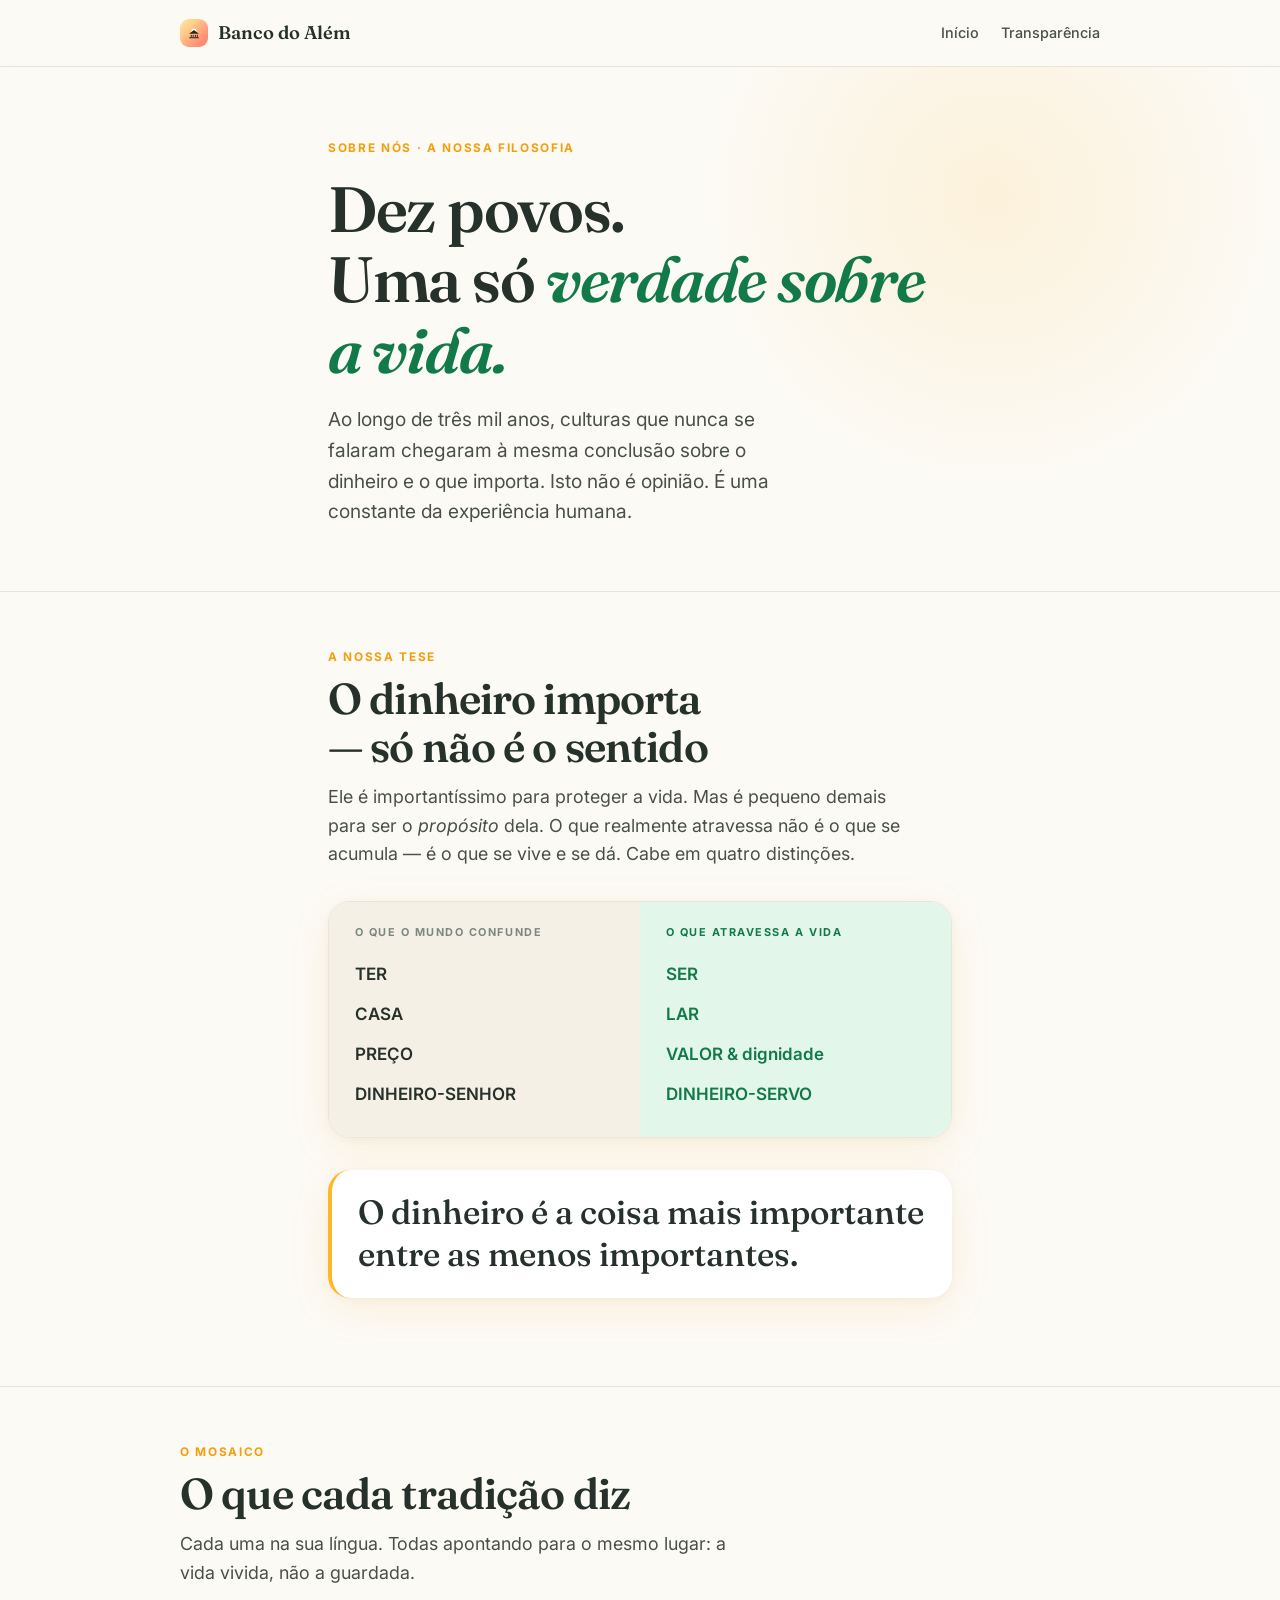
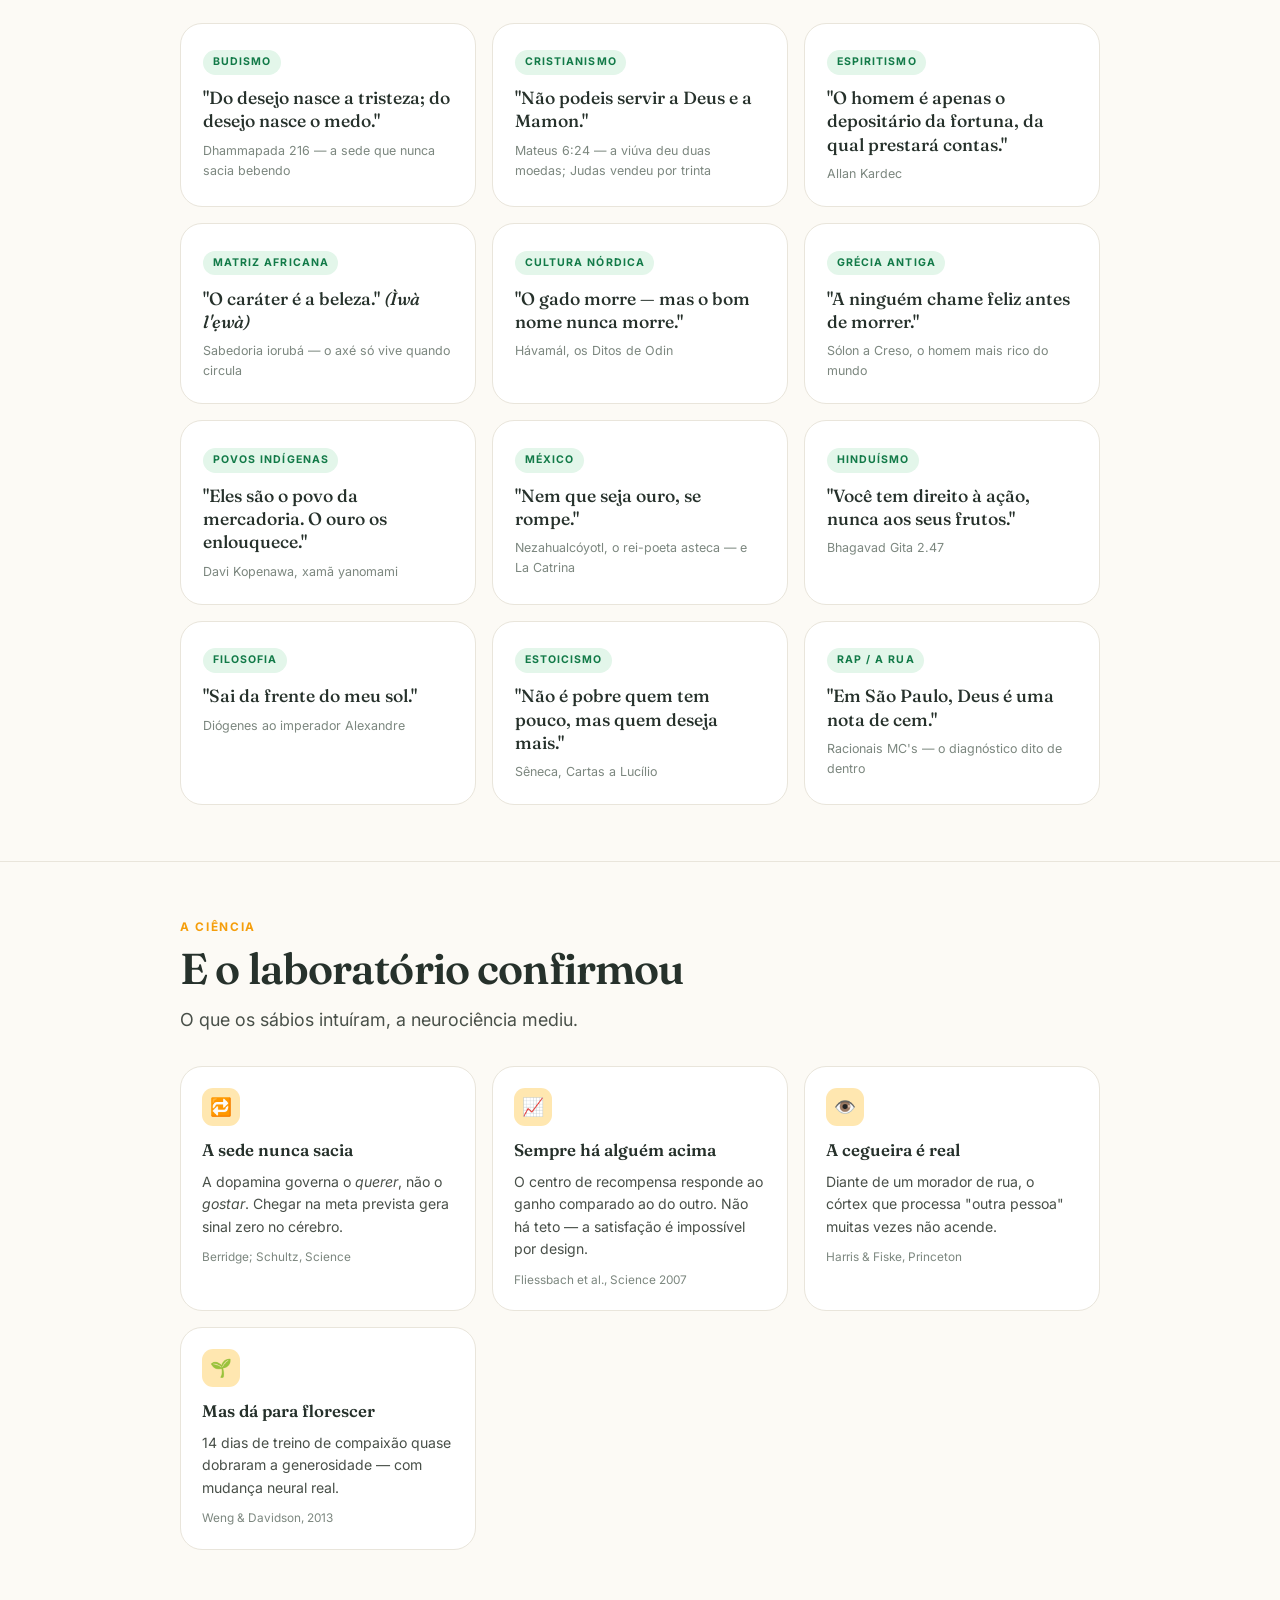
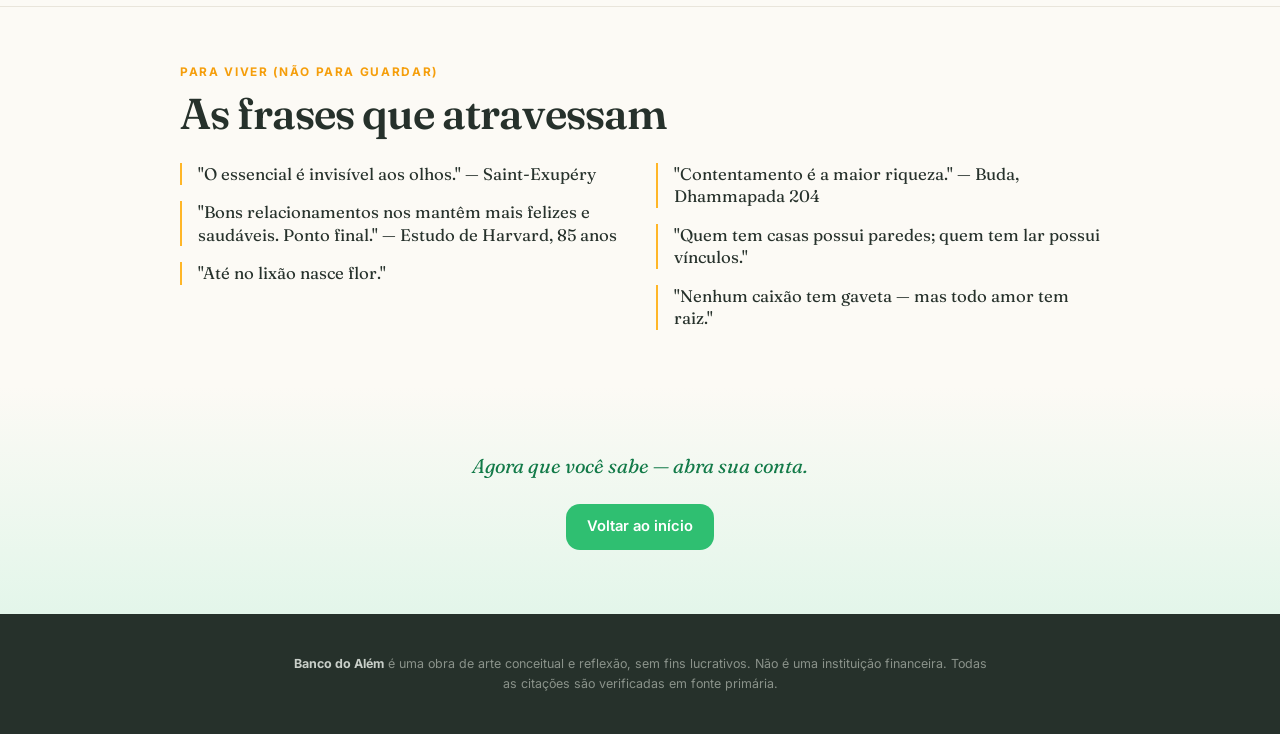
==== commit 3d8ba757: "Logotipo "O Frontão": o templo do banco com o sol nascendo atrás Cria a identidade visual da marca —" ====
--- a/filosofia.html
+++ b/filosofia.html
@@ -7,6 +7,7 @@
 <meta name="description" content="A filosofia do Banco do Além — o que dez tradições da humanidade dizem, em uma só voz, sobre o dinheiro e a vida.">
 <meta name="theme-color" content="#FCFAF5">
 <title>Banco do Além — Sobre nós</title>
+<link rel="icon" type="image/svg+xml" href="favicon.svg">
 <link rel="preconnect" href="https://fonts.googleapis.com">
 <link rel="preconnect" href="https://fonts.gstatic.com" crossorigin>
 <link href="https://fonts.googleapis.com/css2?family=Fraunces:opsz,wght@9..144,400;9..144,500;9..144,600;9..144,700&family=Inter:wght@400;500;600;700&display=swap" rel="stylesheet">
@@ -81,7 +82,7 @@
 </head>
 <body>
   <nav><div class="wrap">
-    <span class="logo"><span class="mk"><svg viewBox="0 0 24 24" fill="none" stroke="#4A3610" stroke-width="1.8"><path d="M12 3 4 8v2h16V8L12 3z"/><path d="M6 10v7M10 10v7M14 10v7M18 10v7M4 19h16"/></svg></span>Banco do Além</span>
+    <span class="logo"><span class="mk"><svg viewBox="0 0 30 30" fill="none"><circle cx="15" cy="12" r="5" fill="#FFFFFF"/><g fill="#2A2113"><path d="M6 16.5 15 9.5 24 16.5 Z"/><rect x="9" y="18.3" width="1.7" height="4.9" rx=".4"/><rect x="12.6" y="18.3" width="1.7" height="4.9" rx=".4"/><rect x="16.7" y="18.3" width="1.7" height="4.9" rx=".4"/><rect x="20.3" y="18.3" width="1.7" height="4.9" rx=".4"/><rect x="6" y="23.1" width="18" height="1.8" rx=".5"/></g></svg></span>Banco do Além</span>
     <a class="lnk" href="index.html">Início</a><a class="lnk" href="transparencia.html">Transparência</a>
   </div></nav>
 
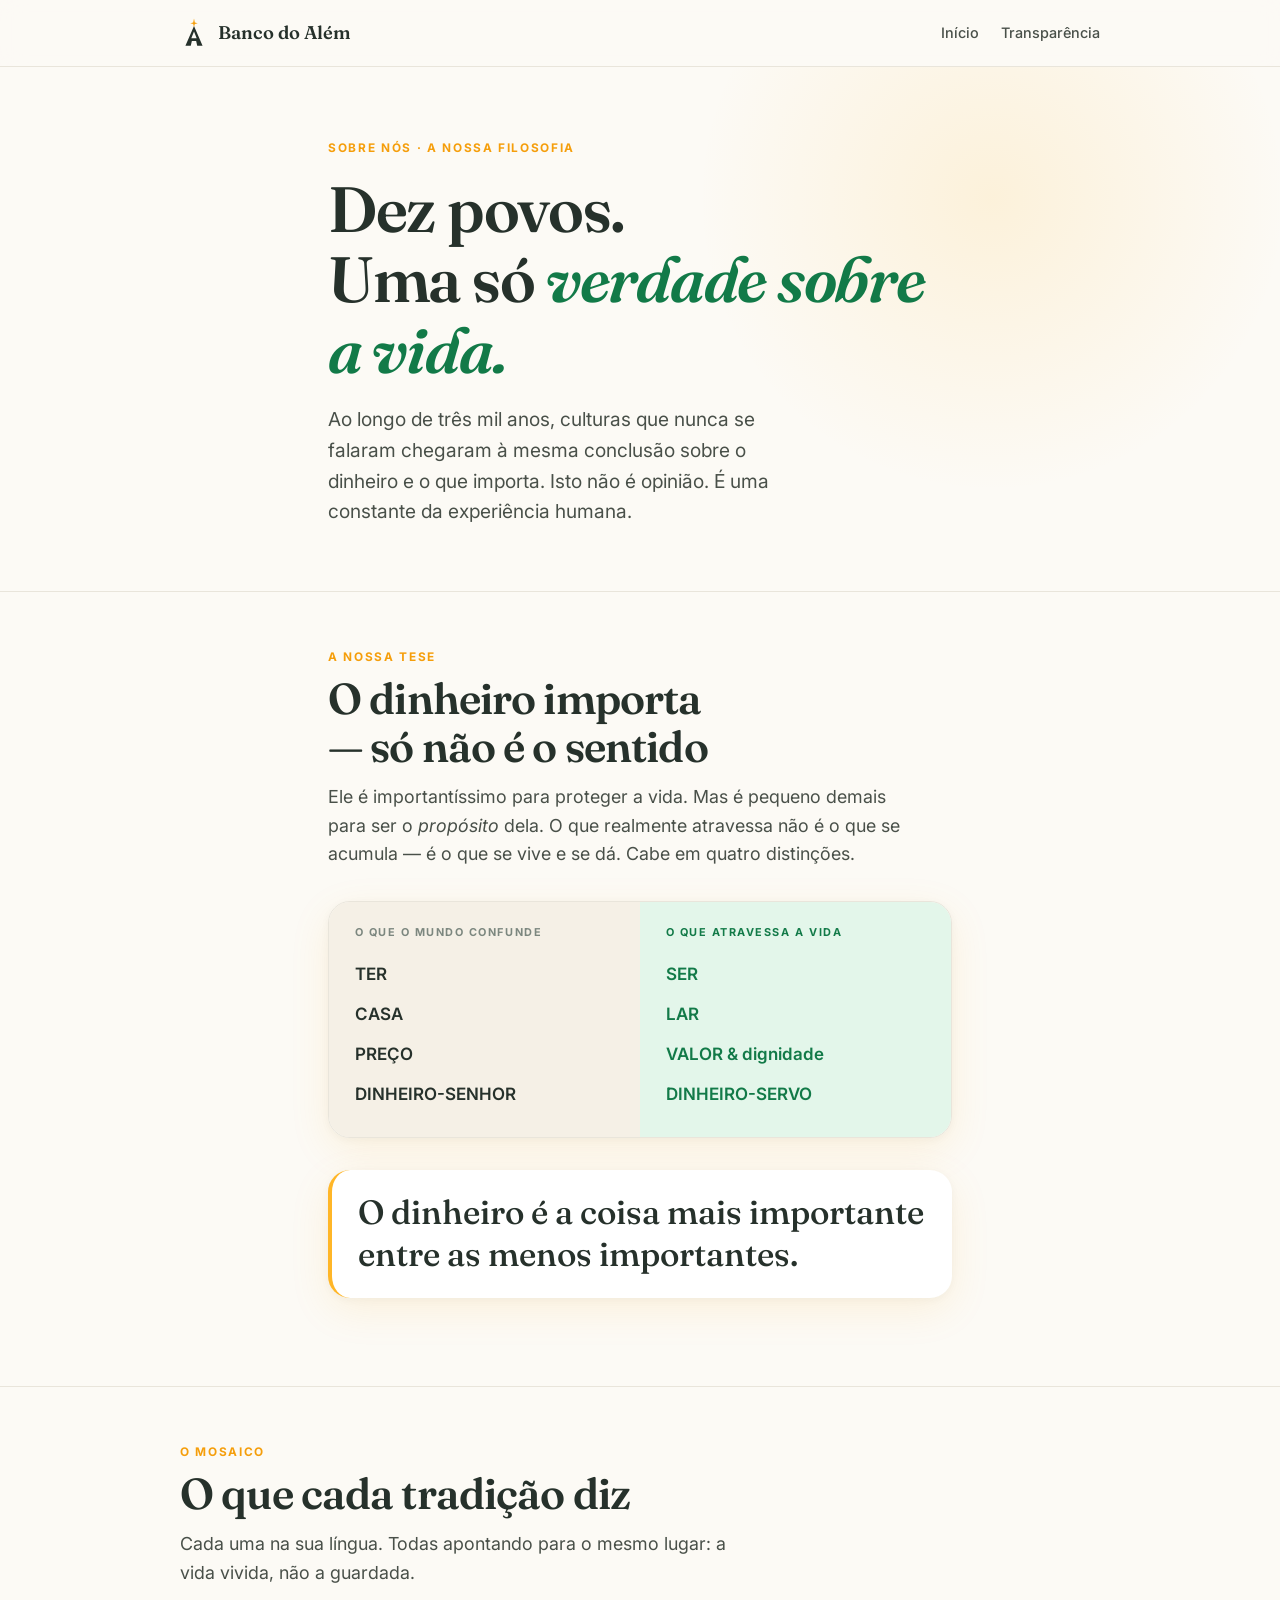
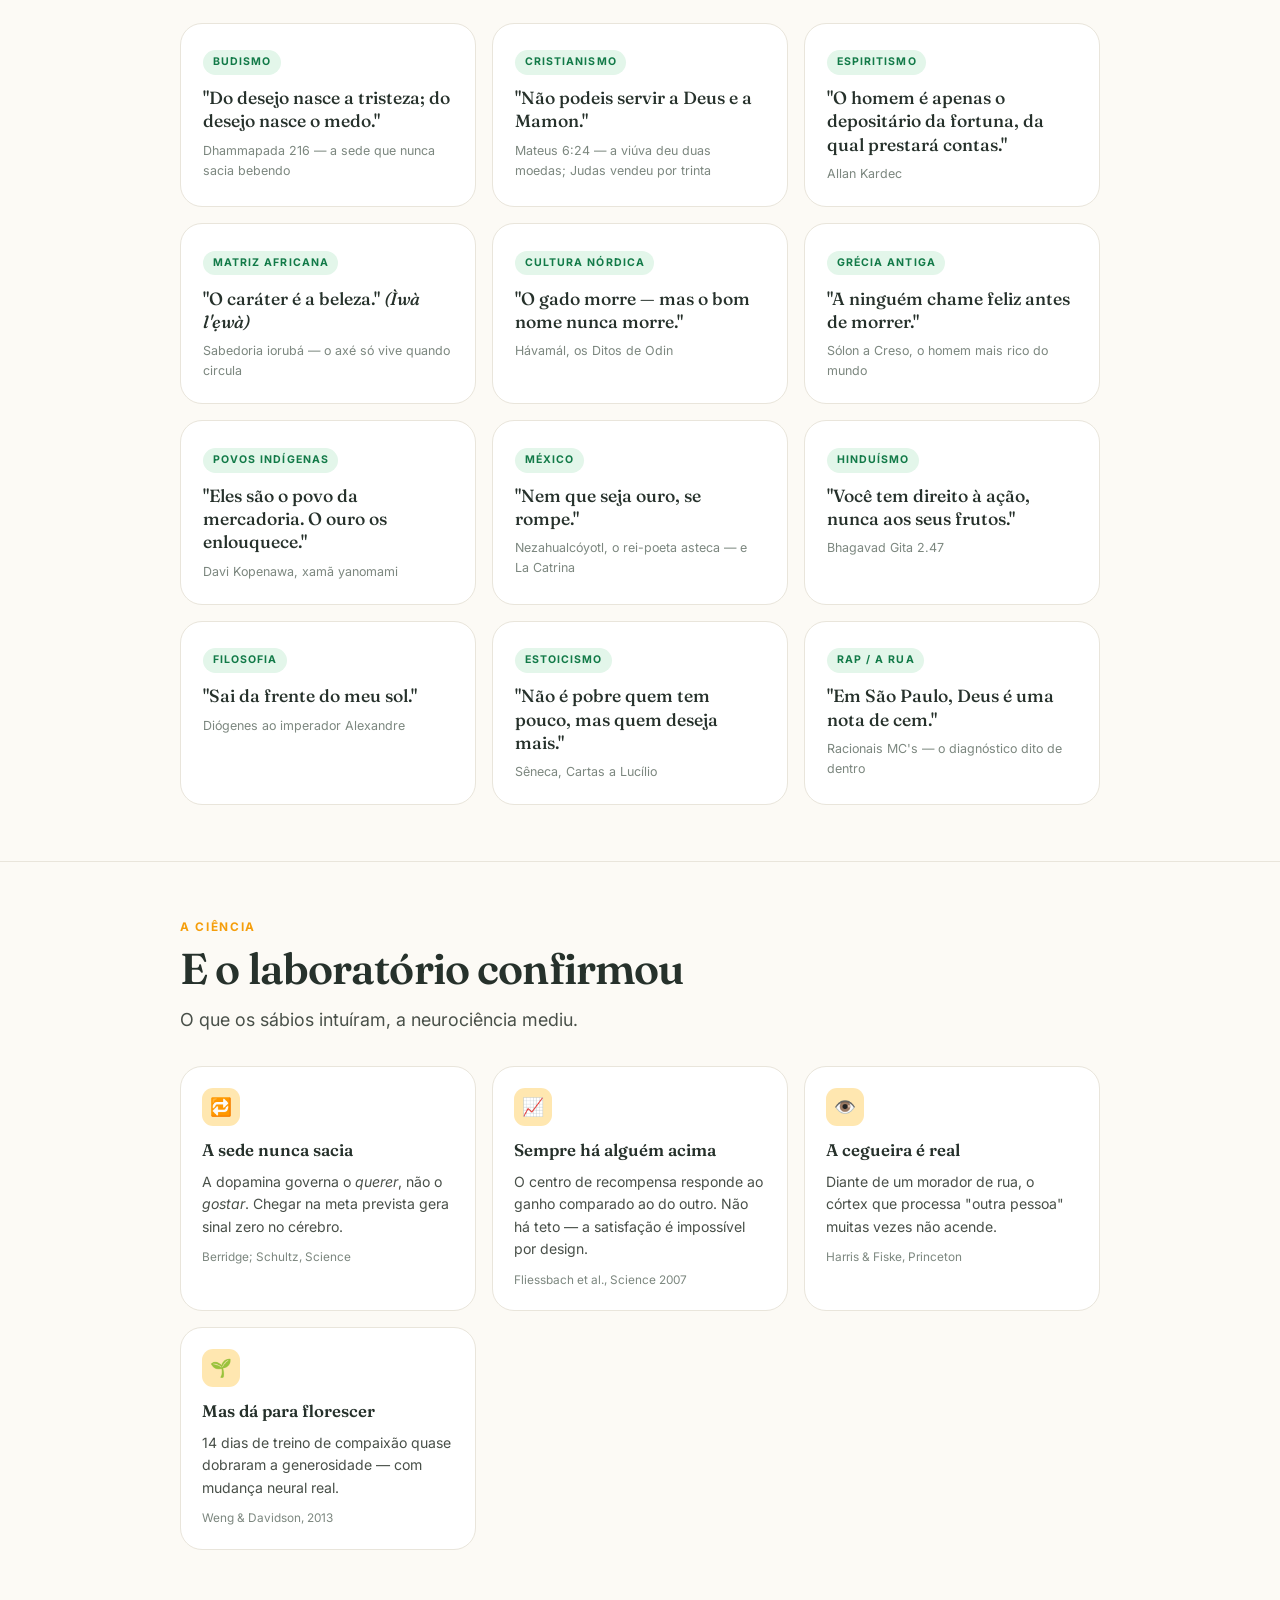
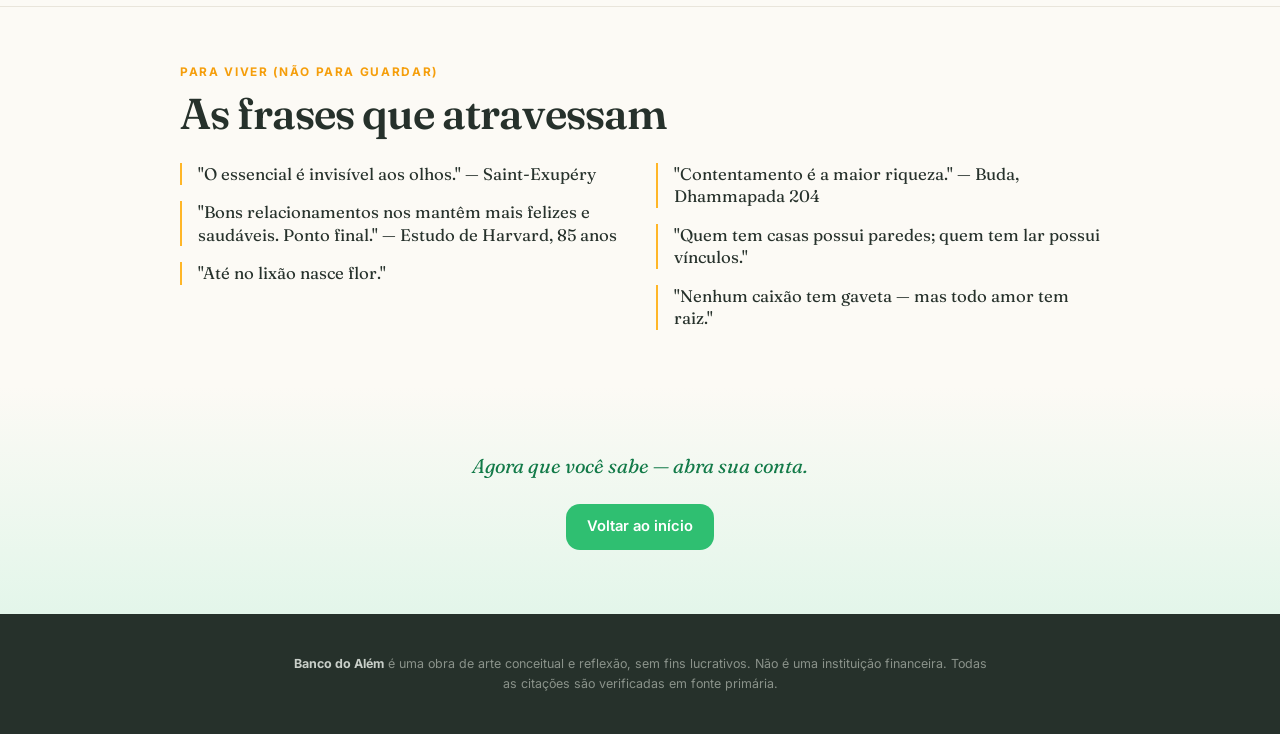
==== commit 5d63bc6d: "Logo definitivo: o "Á" de Além com a luz que ascende Substitui o mark anterior (templo/frontão) pela" ====
--- a/filosofia.html
+++ b/filosofia.html
@@ -34,8 +34,8 @@
   nav{position:sticky;top:0;z-index:40;background:rgba(252,250,245,.85);backdrop-filter:blur(12px);border-bottom:1px solid var(--linha)}
   nav .wrap{display:flex;align-items:center;gap:1.4rem;height:66px}
   .logo{display:flex;align-items:center;gap:.6rem;font-family:var(--serif);font-weight:600;font-size:1.15rem;color:var(--tinta);margin-right:auto}
-  .logo .mk{width:28px;height:28px;border-radius:9px;background:var(--amanhecer);display:flex;align-items:center;justify-content:center}
-  .logo .mk svg{width:16px;height:16px}
+  .logo .mk{width:28px;height:32px;display:flex;align-items:center;justify-content:center;flex:0 0 auto}
+  .logo .mk svg{width:26px;height:30px}
   nav a.lnk{color:var(--corpo);font-size:.9rem;font-weight:500}
   nav a.lnk:hover{color:var(--vida-profundo)}
   .btn{display:inline-flex;align-items:center;gap:.5rem;border:0;border-radius:var(--rb);font-weight:600;font-size:.92rem;cursor:pointer;text-decoration:none;padding:.7rem 1.3rem;transition:transform .18s,box-shadow .2s}
@@ -82,7 +82,7 @@
 </head>
 <body>
   <nav><div class="wrap">
-    <span class="logo"><span class="mk"><svg viewBox="0 0 30 30" fill="none"><circle cx="15" cy="12" r="5" fill="#FFFFFF"/><g fill="#2A2113"><path d="M6 16.5 15 9.5 24 16.5 Z"/><rect x="9" y="18.3" width="1.7" height="4.9" rx=".4"/><rect x="12.6" y="18.3" width="1.7" height="4.9" rx=".4"/><rect x="16.7" y="18.3" width="1.7" height="4.9" rx=".4"/><rect x="20.3" y="18.3" width="1.7" height="4.9" rx=".4"/><rect x="6" y="23.1" width="18" height="1.8" rx=".5"/></g></svg></span>Banco do Além</span>
+    <span class="logo"><span class="mk"><svg viewBox="0 0 48 56" fill="none"><path d="M24 1 L25.6 8.6 L31 10 L25.6 11.4 L24 17 L22.4 11.4 L17 10 L22.4 8.6 Z" fill="#F59E0B"/><path d="M24 15 L40 52 L30 52 L28 43 L20 43 L18 52 L8 52 Z M24 25 L29 38 L19 38 Z" fill="#26312B" fill-rule="evenodd"/></svg></span>Banco do Além</span>
     <a class="lnk" href="index.html">Início</a><a class="lnk" href="transparencia.html">Transparência</a>
   </div></nav>
 
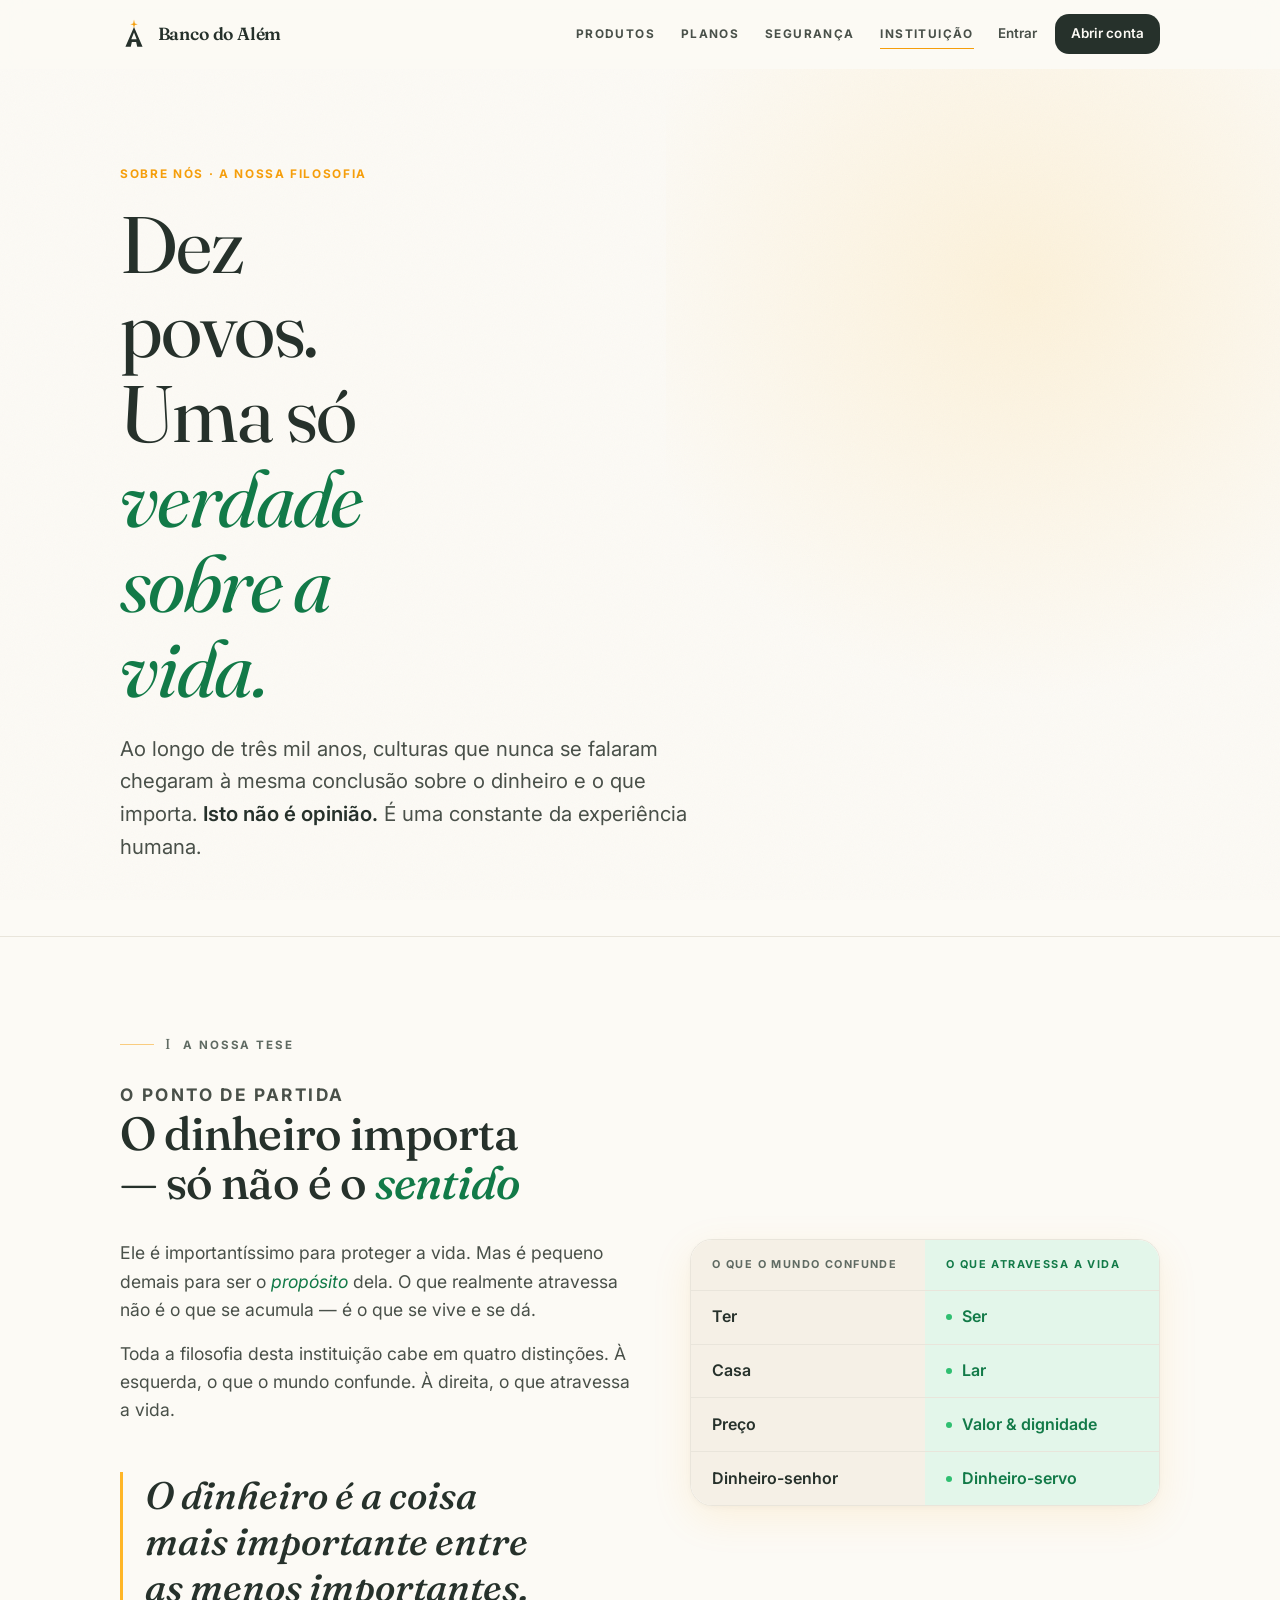
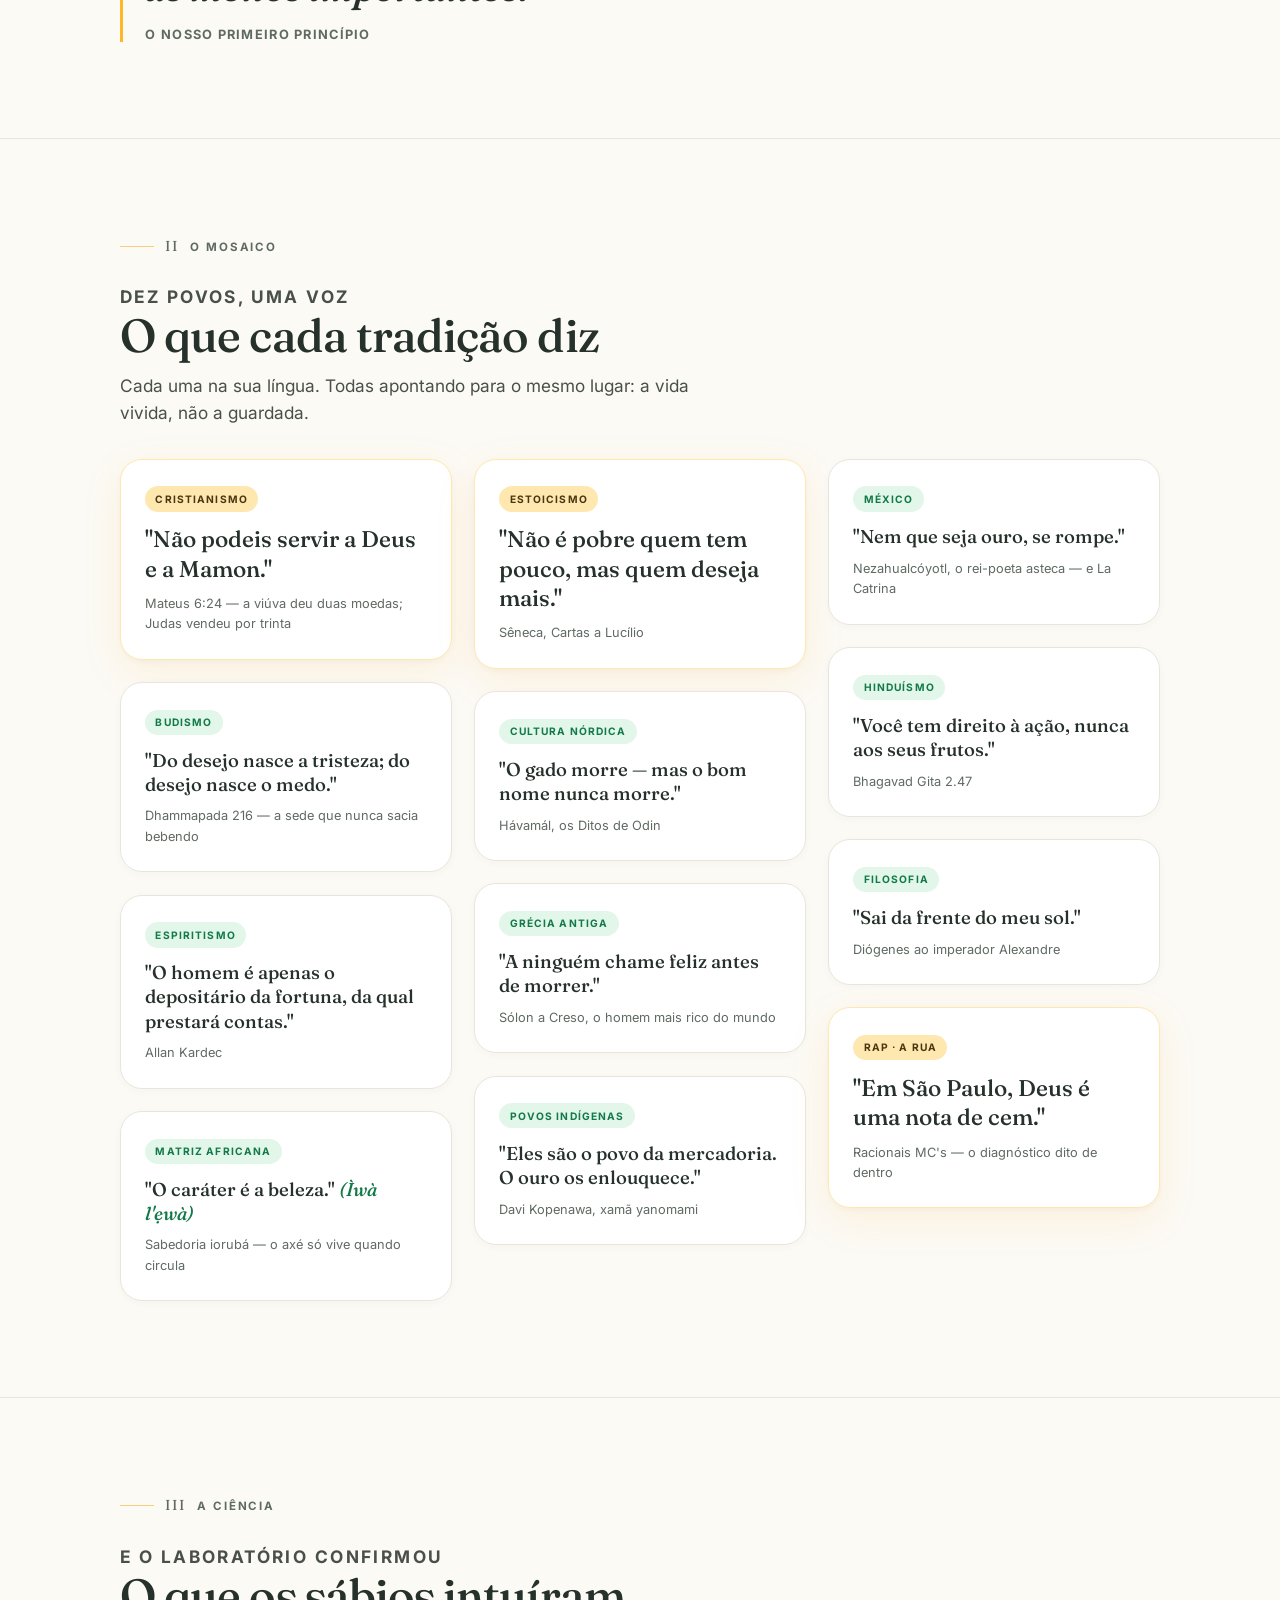
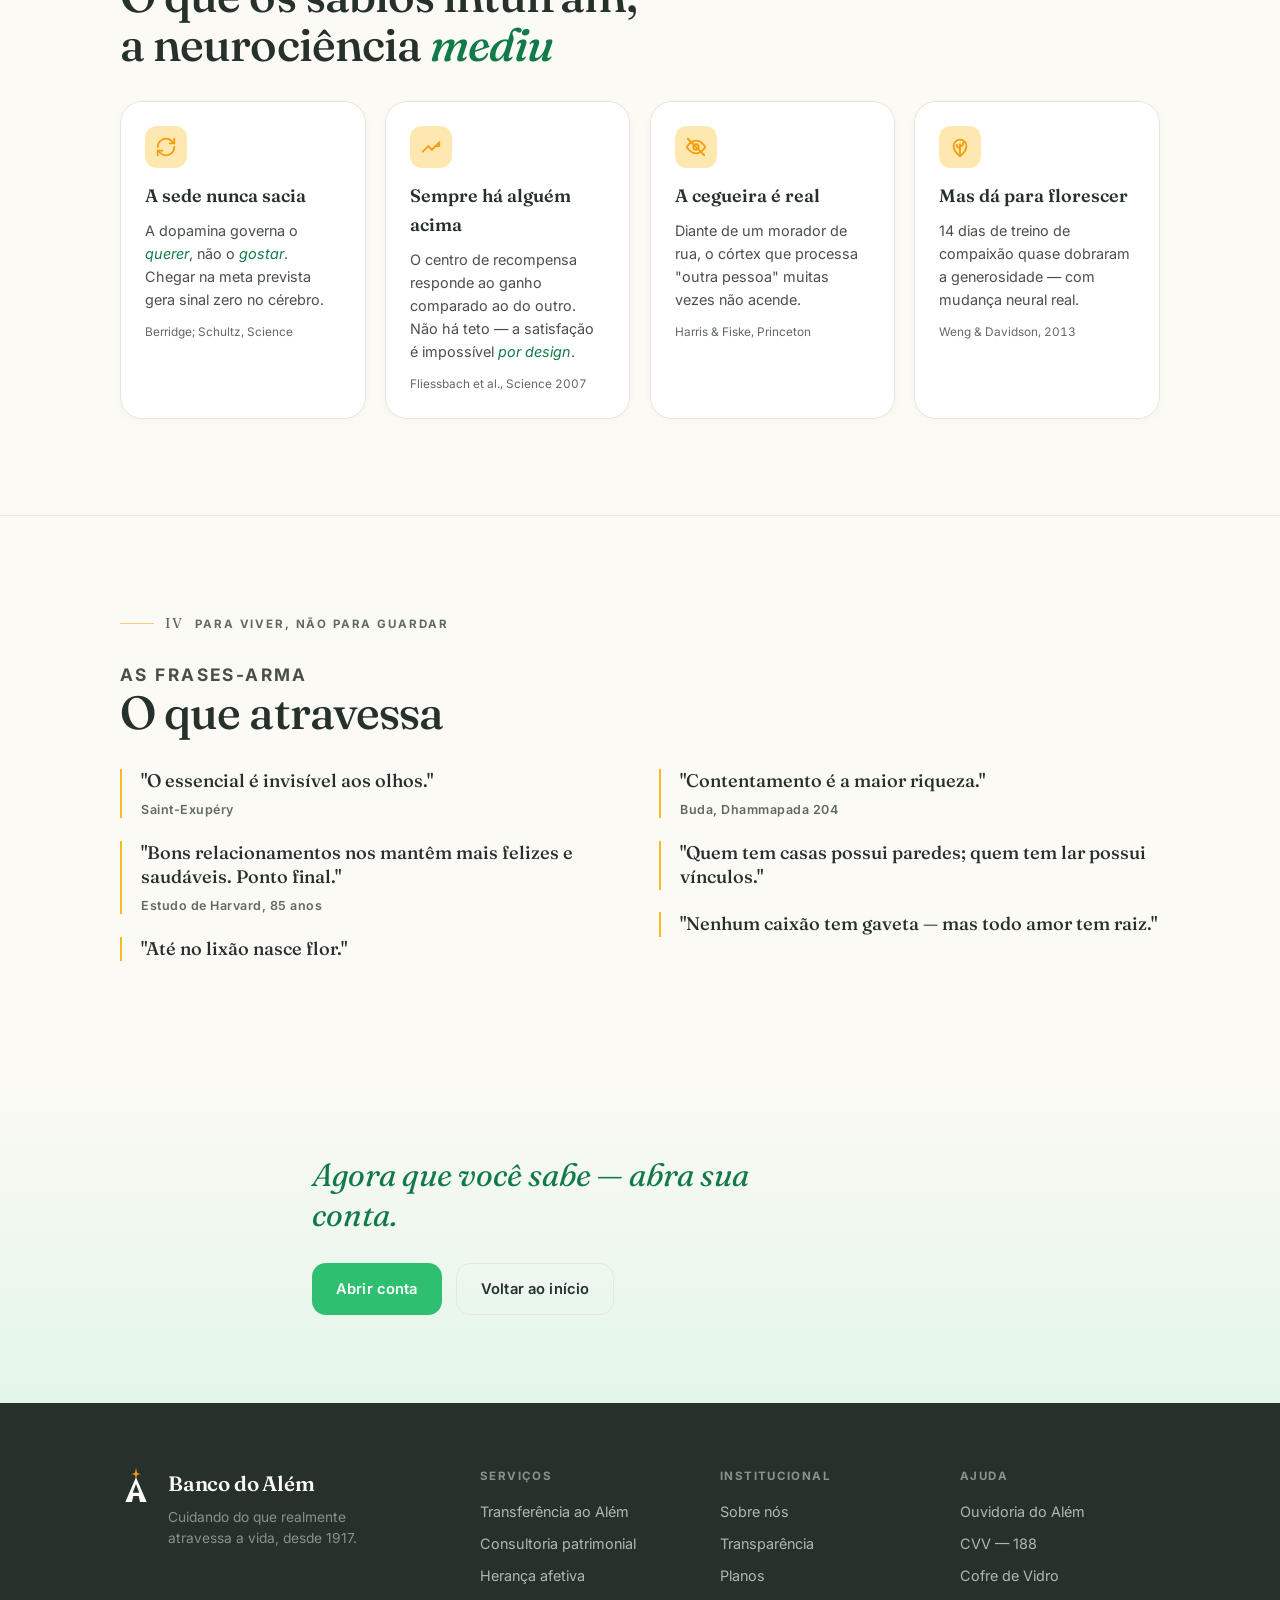
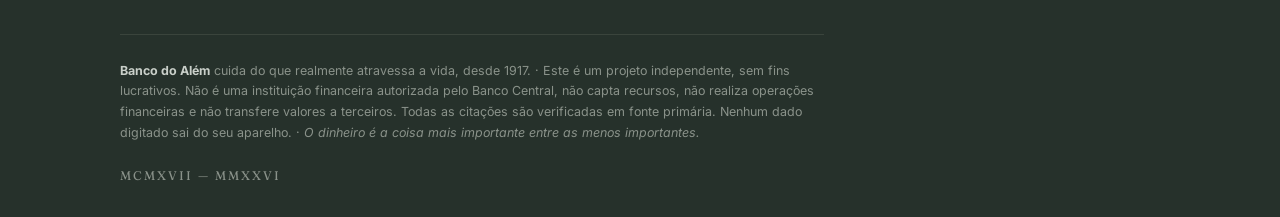
==== commit 8216afa7: "Finaliza paginas irmas no padrao premium + nav consistente filosofia.html e transparencia.html recon" ====
--- a/filosofia.html
+++ b/filosofia.html
@@ -10,151 +10,462 @@
 <link rel="icon" type="image/svg+xml" href="favicon.svg">
 <link rel="preconnect" href="https://fonts.googleapis.com">
 <link rel="preconnect" href="https://fonts.gstatic.com" crossorigin>
-<link href="https://fonts.googleapis.com/css2?family=Fraunces:opsz,wght@9..144,400;9..144,500;9..144,600;9..144,700&family=Inter:wght@400;500;600;700&display=swap" rel="stylesheet">
+<link href="https://fonts.googleapis.com/css2?family=Fraunces:ital,opsz,wght@0,9..144,400..600;1,9..144,400..500&family=Inter:wght@400;500;600;700&display=swap" rel="stylesheet">
 <style>
-  :root{
-    --luz:#FCFAF5;--luz-2:#F5F0E6;--sup:#FFFFFF;
-    --sol:#FFB627;--sol-forte:#F59E0B;--sol-luz:#FFE7B0;
-    --vida:#2FBF71;--vida-profundo:#127A48;--vida-fundo:#E3F6EA;
-    --afeto:#FF7A66;--afeto-luz:#FFE0D8;
-    --tinta:#26312B;--corpo:#495049;--suave:#7C877F;--linha:#E9E5DB;
-    --amanhecer:linear-gradient(135deg,#FFE7B0 0%,#FFD08A 30%,#FF9E7D 65%,#FF7A66 100%);
-    --serif:"Fraunces",Georgia,serif;--sans:"Inter",-apple-system,"Segoe UI",system-ui,sans-serif;
-    --shadow:0 12px 40px rgba(245,158,11,.10),0 2px 8px rgba(38,49,43,.04);--r:22px;--rb:14px;
-  }
-  *,*::before,*::after{box-sizing:border-box}
-  body{margin:0;background:var(--luz);color:var(--tinta);font-family:var(--sans);font-size:17px;line-height:1.6;-webkit-font-smoothing:antialiased}
-  h1,h2,h3{font-family:var(--serif);font-weight:600;line-height:1.1;letter-spacing:-.02em;margin:0;text-wrap:balance}
-  p{margin:0 0 1rem;color:var(--corpo)}
-  a{color:var(--vida-profundo);text-decoration:none}
-  .wrap{max-width:1000px;margin:0 auto;padding:0 clamp(1.2rem,4vw,2.5rem)}
-  .read{max-width:44rem}
-  .eyebrow{font-size:.74rem;font-weight:700;letter-spacing:.14em;text-transform:uppercase;color:var(--sol-forte)}
-  :focus-visible{outline:2px solid var(--sol-forte);outline-offset:3px;border-radius:4px}
-  nav{position:sticky;top:0;z-index:40;background:rgba(252,250,245,.85);backdrop-filter:blur(12px);border-bottom:1px solid var(--linha)}
-  nav .wrap{display:flex;align-items:center;gap:1.4rem;height:66px}
-  .logo{display:flex;align-items:center;gap:.6rem;font-family:var(--serif);font-weight:600;font-size:1.15rem;color:var(--tinta);margin-right:auto}
-  .logo .mk{width:28px;height:32px;display:flex;align-items:center;justify-content:center;flex:0 0 auto}
-  .logo .mk svg{width:26px;height:30px}
-  nav a.lnk{color:var(--corpo);font-size:.9rem;font-weight:500}
-  nav a.lnk:hover{color:var(--vida-profundo)}
-  .btn{display:inline-flex;align-items:center;gap:.5rem;border:0;border-radius:var(--rb);font-weight:600;font-size:.92rem;cursor:pointer;text-decoration:none;padding:.7rem 1.3rem;transition:transform .18s,box-shadow .2s}
-  .btn-vida{background:var(--vida);color:#fff}.btn-vida:hover{transform:translateY(-2px);box-shadow:0 10px 28px rgba(47,191,113,.3)}
-  header.hero{padding:4.5rem 0 3rem;position:relative;overflow:hidden}
-  header.hero::before{content:"";position:absolute;top:-40%;right:-5%;width:55%;height:130%;background:radial-gradient(circle,rgba(255,182,39,.13),transparent 60%);pointer-events:none}
-  header.hero h1{font-size:clamp(2.4rem,6vw,4rem);color:var(--tinta);position:relative}
-  header.hero h1 em{font-style:italic;color:var(--vida-profundo)}
-  header.hero .sub{font-size:1.2rem;margin-top:1.2rem;max-width:38ch;position:relative}
-  section{padding:3.5rem 0;border-top:1px solid var(--linha)}
-  .part{font-size:.74rem;font-weight:700;letter-spacing:.14em;text-transform:uppercase;color:var(--sol-forte);margin-bottom:.5rem}
-  h2{font-size:clamp(1.8rem,4vw,2.7rem);color:var(--tinta);margin-bottom:.8rem}
-  .lede{font-size:1.12rem;color:var(--corpo);max-width:52ch}
-  .duo{display:grid;grid-template-columns:1fr 1fr;gap:0;margin:2rem 0;border:1px solid var(--linha);border-radius:var(--r);overflow:hidden;max-width:40rem;box-shadow:var(--shadow)}
-  .duo .c{padding:1.4rem 1.6rem}
-  .duo .c.left{background:var(--luz-2)}.duo .c.right{background:var(--vida-fundo)}
-  .duo h4{margin:0 0 .8rem;font-size:.68rem;letter-spacing:.14em;text-transform:uppercase;font-weight:700;font-family:var(--sans)}
-  .duo .left h4{color:var(--suave)}.duo .right h4{color:var(--vida-profundo)}
-  .duo .row{padding:.4rem 0;font-weight:600;color:var(--tinta)}
-  .duo .right .row{color:var(--vida-profundo)}
-  @media(max-width:560px){.duo{grid-template-columns:1fr}}
-  blockquote{font-family:var(--serif);font-size:clamp(1.5rem,3.6vw,2.1rem);color:var(--tinta);line-height:1.24;margin:2rem 0;padding:1.4rem 1.6rem;background:var(--sup);border-radius:var(--r);border-left:4px solid var(--sol);box-shadow:var(--shadow);text-wrap:balance;font-weight:500}
-  .mosaico{display:grid;grid-template-columns:repeat(auto-fill,minmax(15.5rem,1fr));gap:1rem;margin-top:2.2rem}
-  .trad{background:var(--sup);border:1px solid var(--linha);border-radius:var(--r);padding:1.4rem;transition:transform .22s,box-shadow .22s}
-  .trad:hover{transform:translateY(-3px);box-shadow:var(--shadow)}
-  .trad .name{display:inline-block;font-size:.66rem;letter-spacing:.1em;text-transform:uppercase;color:var(--vida-profundo);font-weight:700;background:var(--vida-fundo);padding:.25rem .6rem;border-radius:999px;margin-bottom:.7rem}
-  .trad .say{font-family:var(--serif);font-size:1.1rem;color:var(--tinta);line-height:1.32;margin:0 0 .5rem;font-weight:500}
-  .trad .who{font-size:.78rem;color:var(--suave);margin:0}
-  .sci{display:grid;grid-template-columns:repeat(auto-fit,minmax(14rem,1fr));gap:1rem;margin-top:2rem}
-  .scard{background:var(--sup);border:1px solid var(--linha);border-radius:var(--r);padding:1.3rem}
-  .scard .ic{width:38px;height:38px;border-radius:11px;background:var(--sol-luz);display:flex;align-items:center;justify-content:center;margin-bottom:.7rem;font-size:1.1rem}
-  .scard b{font-family:var(--serif);color:var(--tinta);font-size:1.05rem;font-weight:600}
-  .scard p{font-size:.88rem;margin:.4rem 0 0}
-  .scard .src{font-size:.74rem;color:var(--suave);margin-top:.6rem}
-  .frases{columns:2;column-gap:2rem;margin-top:1.6rem}
-  .frases p{break-inside:avoid;font-family:var(--serif);font-size:1.05rem;color:var(--tinta);padding-left:1rem;border-left:2px solid var(--sol);margin-bottom:1rem;line-height:1.34}
-  @media(max-width:600px){.frases{columns:1}}
-  .backcta{text-align:center;padding:4rem 0;background:linear-gradient(180deg,var(--luz),var(--vida-fundo))}
-  footer{background:var(--tinta);color:#C9CFC9;padding:2.5rem 0;text-align:center}
-  footer .disc{font-size:.78rem;color:#8A928A;max-width:44rem;margin:0 auto;line-height:1.6}
-  .reveal{opacity:0;transform:translateY(14px);transition:opacity .7s,transform .7s}.reveal.in{opacity:1;transform:none}
-  @media(prefers-reduced-motion:reduce){.reveal{opacity:1;transform:none;transition:none}.trad:hover,.btn:hover{transform:none}}
+:root{
+  /* Luz / superfícies */
+  --luz:#FCFAF5; --luz-2:#F5F0E6; --sup:#FFFFFF; --cinza-lixao:#E7E4DB;
+  /* Tinta / texto */
+  --tinta:#26312B; --corpo:#495049; --suave:#5F6A62; --linha:#E9E5DB;
+  /* Sol (marca) */
+  --sol:#FFB627; --sol-forte:#F59E0B; --sol-luz:#FFE7B0;
+  /* Vida (verde) */
+  --vida:#2FBF71; --vida-profundo:#127A48; --vida-fundo:#E3F6EA;
+  /* Afeto (coral) */
+  --afeto:#FF7A66; --afeto-forte:#F2593F; --afeto-luz:#FFE0D8;
+  /* Sobre amarelo (contraste AA) */
+  --sobre-sol:#4A3610;
+  /* Rodapé escuro */
+  --rodape-txt:#C9CFC9; --rodape-tit:#8A928A; --rodape-linha:#3A443C;
+  /* Gradiente amanhecer (revelação — uso ÚNICO) */
+  --amanhecer:linear-gradient(135deg,#FFE7B0 0%,#FFD08A 30%,#FF9E7D 65%,#FF7A66 100%);
+  /* Fontes */
+  --serif:"Fraunces",Georgia,"Times New Roman",serif;
+  --sans:"Inter",-apple-system,BlinkMacSystemFont,"Segoe UI",system-ui,sans-serif;
+  /* Raios */
+  --r:22px; --rb:14px; --ri:12px;
+  /* Sombras (coloridas, nunca pretas) */
+  --shadow:0 12px 40px rgba(245,158,11,.10),0 2px 8px rgba(38,49,43,.04);
+  --shadow-v:0 12px 40px rgba(47,191,113,.12);
+  --shadow-hi:0 20px 60px rgba(245,158,11,.16),0 4px 12px rgba(38,49,43,.06);
+  /* Motion */
+  --ease-vida:cubic-bezier(0.16,1,0.3,1);
+  /* Espaçamento base-8 fluido */
+  --s1:.5rem; --s2:.75rem; --s3:1rem; --s4:1.4rem; --s5:2rem; --s6:3rem; --s7:4rem; --s8:6rem;
+}
+
+/* ---------- Resets / base ---------- */
+*,*::before,*::after{box-sizing:border-box}
+html{scroll-behavior:smooth}
+body{margin:0;background:var(--luz);color:var(--tinta);font-family:var(--sans);font-size:17px;line-height:1.6;-webkit-font-smoothing:antialiased;position:relative}
+h1,h2,h3,h4{font-family:var(--serif);margin:0;text-wrap:balance}
+h1,h2,h3{line-height:1.06;letter-spacing:-.02em}
+p{margin:0 0 1rem;color:var(--corpo)}
+a{color:var(--sol-forte)}
+img,svg{max-width:100%}
+.wrap{max-width:1120px;margin:0 auto;padding:0 clamp(1.2rem,4vw,2.5rem)}
+.eyebrow{font-size:.74rem;font-weight:700;letter-spacing:.14em;text-transform:uppercase;color:var(--sol-forte);margin:0}
+.tnum{font-variant-numeric:tabular-nums}
+.italic{font-style:italic}
+:focus-visible{outline:2px solid var(--sol-forte);outline-offset:3px;border-radius:4px}
+.sr-only{position:absolute!important;width:1px;height:1px;padding:0;margin:-1px;overflow:hidden;clip:rect(0,0,0,0);white-space:nowrap;border:0}
+
+/* ---------- Grão global (§2.6) ---------- */
+.grain{position:fixed;inset:0;pointer-events:none;z-index:1;mix-blend-mode:multiply;opacity:.035}
+.grain svg{width:100%;height:100%}
+
+/* ---------- Fólio romano (§4) ---------- */
+.folio{display:flex;align-items:baseline;gap:.7rem;margin-bottom:1.6rem;font-family:var(--serif);color:var(--suave)}
+.folio .n{font-size:.9rem;letter-spacing:.14em;font-variant-numeric:tabular-nums}
+.folio .t{font-family:var(--sans);font-size:.72rem;font-weight:700;letter-spacing:.16em;text-transform:uppercase;color:var(--suave)}
+.folio::before{content:"";flex:0 0 34px;height:1px;background:var(--sol-forte);opacity:.5;align-self:center}
+
+/* ---------- Botões ---------- */
+.btn{display:inline-flex;align-items:center;justify-content:center;gap:.5rem;border:0;border-radius:var(--rb);font-family:var(--sans);font-weight:600;font-size:.92rem;letter-spacing:.01em;cursor:pointer;text-decoration:none;height:52px;padding:0 1.5rem;transition:transform .2s var(--ease-vida),box-shadow .22s var(--ease-vida),filter .2s,border-color .2s,color .2s}
+.btn-sm{height:auto;padding:.55rem 1rem;font-size:.84rem}
+.btn-p{background:var(--tinta);color:var(--luz)}
+.btn-p:hover{transform:translateY(-2px);box-shadow:0 10px 28px rgba(38,49,43,.20);filter:brightness(1.08)}
+.btn-sol{background:var(--sol);color:var(--sobre-sol)}
+.btn-sol:hover{transform:translateY(-2px);filter:brightness(1.04);box-shadow:0 10px 28px rgba(245,158,11,.28)}
+.btn-vida{background:var(--vida);color:#fff}
+.btn-vida:hover{transform:translateY(-2px);box-shadow:0 10px 28px rgba(47,191,113,.3)}
+.btn-afeto{background:var(--afeto);color:#fff}
+.btn-afeto:hover{transform:translateY(-2px);box-shadow:0 12px 30px rgba(255,122,102,.34)}
+.btn-ghost{background:transparent;color:var(--tinta);border:1px solid var(--linha)}
+.btn-ghost:hover{border-color:var(--sol-forte);color:var(--sol-forte);transform:translateY(-2px)}
+
+/* ---------- NAV ---------- */
+nav{position:sticky;top:0;z-index:40;background:rgba(252,250,245,.82);backdrop-filter:blur(12px);-webkit-backdrop-filter:blur(12px);border-bottom:1px solid transparent;transition:border-color .3s,box-shadow .3s}
+nav.scrolled{border-bottom-color:var(--linha);box-shadow:0 2px 20px rgba(38,49,43,.04)}
+nav .wrap{display:flex;align-items:center;gap:1.5rem;height:68px}
+.logo{display:flex;align-items:center;gap:.6rem;font-family:var(--serif);font-weight:600;font-size:1.1rem;color:var(--tinta);margin-right:auto;letter-spacing:-.01em;text-decoration:none}
+.logo .mk{width:28px;height:32px;display:flex;align-items:center;justify-content:center;flex:0 0 auto}
+.logo .mk svg{width:26px;height:30px}
+.logo .mk .spark{transform-origin:24px 9px;animation:twinkle 5.5s var(--ease-vida) infinite}
+@keyframes twinkle{0%,88%,100%{opacity:1}92%{opacity:.55}}
+.navlinks{display:flex;gap:1.6rem;align-items:center}
+.navlinks a{color:var(--corpo);text-decoration:none;font-size:.74rem;font-weight:700;letter-spacing:.12em;text-transform:uppercase;position:relative;padding:.2rem 0}
+.navlinks a::after{content:"";position:absolute;left:0;bottom:-2px;width:100%;height:1px;background:var(--sol-forte);transform:scaleX(0);transform-origin:left;transition:transform .25s var(--ease-vida)}
+.navlinks a:hover::after,.navlinks a:focus-visible::after{transform:scaleX(1)}
+.navlinks a[aria-current="page"]::after{transform:scaleX(1)}
+.nav-right{display:flex;align-items:center;gap:1.1rem}
+.nav-enter{color:var(--corpo);text-decoration:none;font-size:.84rem;font-weight:600}
+.nav-enter:hover{color:var(--tinta)}
+.burger{display:none;background:none;border:0;cursor:pointer;padding:.4rem;color:var(--tinta)}
+.burger svg{display:block}
+
+/* Painel mobile */
+.m-panel{position:fixed;inset:0;z-index:60;background:var(--luz);transform:translateX(100%);transition:transform .35s var(--ease-vida);display:flex;flex-direction:column;padding:1.4rem clamp(1.2rem,6vw,2rem)}
+.m-panel.open{transform:translateX(0)}
+.m-panel .m-top{display:flex;align-items:center;justify-content:space-between;height:44px}
+.m-panel a{display:block;font-family:var(--serif);font-size:1.6rem;color:var(--tinta);text-decoration:none;padding:.7rem 0;border-bottom:1px solid var(--linha)}
+.m-panel .m-cta{margin-top:auto;padding:1.4rem 0}
+.m-panel a.btn-p{color:var(--luz);border-bottom:none;text-align:center}
+
+/* ---------- HERO ---------- */
+.hero{padding:clamp(3.5rem,8vw,6rem) 0 clamp(2.5rem,5vw,3.5rem);position:relative;overflow:hidden}
+.hero::before{content:"";position:absolute;top:-40%;right:-8%;width:56%;height:130%;background:radial-gradient(circle,rgba(255,182,39,.13),transparent 62%);pointer-events:none}
+.hero .wrap{position:relative;z-index:2}
+.hero .lead{max-width:24ch}
+.hero h1{font-size:clamp(2.8rem,7vw,5rem);font-weight:400;color:var(--tinta);margin:1.1rem 0 0}
+.hero h1 em{font-style:italic;color:var(--vida-profundo)}
+.hero .sub{font-size:clamp(1.08rem,2vw,1.28rem);margin-top:1.4rem;max-width:44ch;color:var(--corpo)}
+.hero .sub strong{color:var(--tinta);font-weight:600}
+
+/* ---------- SEÇÕES ---------- */
+section{padding:var(--s8) 0;position:relative;z-index:2;border-top:1px solid var(--linha)}
+.sec-head{max-width:52ch;margin-bottom:var(--s5)}
+.sec-head h2{font-size:clamp(1.9rem,4vw,2.9rem);font-weight:500;color:var(--tinta)}
+.sec-head h2 em{font-style:italic;color:var(--vida-profundo)}
+.sec-head p{margin-top:.7rem;font-size:1.08rem;color:var(--corpo)}
+.read{max-width:46rem}
+
+/* ---------- Tese: as quatro distinções (assimétrico) ---------- */
+.tese{display:grid;grid-template-columns:1.05fr .95fr;gap:clamp(1.5rem,4vw,3.5rem);align-items:start}
+.tese .arg p{font-size:1.1rem;color:var(--corpo)}
+.tese .arg p em{font-style:italic;color:var(--vida-profundo)}
+.distincoes{background:var(--sup);border:1px solid var(--linha);border-radius:var(--r);box-shadow:var(--shadow);overflow:hidden}
+.distincoes .dhead{display:grid;grid-template-columns:1fr 1fr;font-family:var(--sans);font-size:.68rem;font-weight:700;letter-spacing:.13em;text-transform:uppercase}
+.distincoes .dhead .h{padding:1rem 1.3rem}
+.distincoes .dhead .h.a{color:var(--suave);background:var(--luz-2)}
+.distincoes .dhead .h.b{color:var(--vida-profundo);background:var(--vida-fundo)}
+.distincoes .drow{display:grid;grid-template-columns:1fr 1fr;border-top:1px solid var(--linha)}
+.distincoes .drow .cell{padding:.85rem 1.3rem;font-weight:600;font-size:1rem;display:flex;align-items:center}
+.distincoes .drow .cell.a{color:var(--tinta);background:var(--luz-2)}
+.distincoes .drow .cell.b{color:var(--vida-profundo);background:var(--vida-fundo)}
+.distincoes .drow .cell.b::before{content:"";width:6px;height:6px;border-radius:50%;background:var(--vida);margin-right:.6rem;flex:0 0 auto}
+@media(max-width:820px){.tese{grid-template-columns:1fr}}
+
+/* ---------- Citação com voz ---------- */
+.pull{font-family:var(--serif);font-style:italic;font-weight:500;font-size:clamp(1.6rem,3.6vw,2.4rem);line-height:1.2;color:var(--tinta);max-width:24ch;margin:0;padding-left:1.4rem;border-left:3px solid var(--sol);text-wrap:balance}
+.pull.mt{margin-top:var(--s6)}
+.pull cite{display:block;font-style:normal;font-family:var(--sans);font-size:.8rem;font-weight:700;letter-spacing:.1em;text-transform:uppercase;color:var(--suave);margin-top:1rem;padding-left:0}
+
+/* ---------- Mosaico das tradições (ritmo editorial, não grade uniforme) ---------- */
+.mosaico{columns:3 17rem;column-gap:1.4rem;margin-top:var(--s2)}
+.trad{break-inside:avoid;display:block;background:var(--sup);border:1px solid var(--linha);border-radius:var(--r);padding:1.5rem;margin:0 0 1.4rem;box-shadow:0 2px 8px rgba(38,49,43,.03);transition:transform .22s var(--ease-vida),box-shadow .22s var(--ease-vida)}
+.trad:hover{transform:translateY(-3px);box-shadow:var(--shadow)}
+.trad .name{display:inline-block;font-size:.64rem;letter-spacing:.11em;text-transform:uppercase;color:var(--vida-profundo);font-weight:700;background:var(--vida-fundo);padding:.28rem .65rem;border-radius:999px;margin-bottom:.85rem}
+.trad .say{font-family:var(--serif);font-size:1.16rem;color:var(--tinta);line-height:1.3;margin:0 0 .6rem;font-weight:500}
+.trad .say em{font-style:italic;color:var(--vida-profundo)}
+.trad .who{font-size:.8rem;color:var(--suave);margin:0}
+/* variação de peso — dá ritmo, evita cara de "12 cards iguais" */
+.trad.big{border-color:var(--sol-luz);box-shadow:var(--shadow)}
+.trad.big .name{background:var(--sol-luz);color:var(--sobre-sol)}
+.trad.big .say{font-size:1.42rem}
+
+/* ---------- Ciência ---------- */
+.sci{display:grid;grid-template-columns:repeat(auto-fit,minmax(15rem,1fr));gap:1.2rem;margin-top:var(--s2)}
+.scard{background:var(--sup);border:1px solid var(--linha);border-radius:var(--r);padding:1.5rem;box-shadow:0 2px 8px rgba(38,49,43,.03)}
+.scard .ic{width:42px;height:42px;border-radius:12px;background:var(--sol-luz);color:var(--sol-forte);display:flex;align-items:center;justify-content:center;margin-bottom:.9rem}
+.scard .ic svg{width:22px;height:22px}
+.scard b{font-family:var(--serif);color:var(--tinta);font-size:1.12rem;font-weight:600;display:block}
+.scard p{font-size:.9rem;margin:.5rem 0 0;color:var(--corpo)}
+.scard p em{font-style:italic;color:var(--vida-profundo)}
+.scard .src{font-size:.74rem;color:var(--suave);margin-top:.75rem;font-variant-numeric:tabular-nums}
+
+/* ---------- Frases que atravessam ---------- */
+.frases{columns:2 20rem;column-gap:2.4rem;margin-top:var(--s3)}
+.frases p{break-inside:avoid;font-family:var(--serif);font-size:1.14rem;font-weight:500;color:var(--tinta);padding-left:1.2rem;border-left:2px solid var(--sol);margin:0 0 1.4rem;line-height:1.34}
+.frases p span{display:block;font-family:var(--sans);font-size:.78rem;font-weight:600;letter-spacing:.04em;color:var(--suave);margin-top:.5rem}
+
+/* ---------- CTA final ---------- */
+.finale{padding:clamp(3.5rem,7vw,5.5rem) 0;text-align:left;background:linear-gradient(180deg,var(--luz),var(--vida-fundo))}
+.finale .wrap{max-width:46rem}
+.finale p.k{font-family:var(--serif);font-style:italic;color:var(--vida-profundo);font-size:clamp(1.4rem,3vw,2rem);line-height:1.24;margin:0 0 1.8rem;max-width:22ch}
+.finale .acts{display:flex;flex-wrap:wrap;gap:.9rem}
+
+/* ---------- RODAPÉ (XI) ---------- */
+footer{background:var(--tinta);color:var(--rodape-txt);padding:var(--s7) 0 var(--s5);position:relative;z-index:2}
+footer a{color:var(--rodape-txt)}
+.fgrid{display:grid;grid-template-columns:1.6fr 1fr 1fr 1fr;gap:2.5rem;margin-bottom:2.4rem}
+.fbrand{display:flex;align-items:flex-start;gap:1rem}
+.fbrand .fmk svg{width:32px;height:38px;display:block}
+.fbrand .ft{font-family:var(--serif);font-size:1.3rem;color:var(--luz);font-weight:600;letter-spacing:-.01em}
+.fbrand .fs{color:var(--rodape-tit);font-size:.86rem;margin:.4rem 0 0;max-width:26ch;line-height:1.5}
+.fcol h4{font-family:var(--sans);font-size:.72rem;letter-spacing:.12em;text-transform:uppercase;color:var(--rodape-tit);margin:0 0 .9rem;font-weight:700}
+.fcol a{display:block;font-size:.9rem;text-decoration:none;margin-bottom:.55rem;opacity:.85;transition:opacity .2s,color .2s}
+.fcol a:hover{opacity:1;color:var(--sol-luz)}
+.disc{border-top:1px solid var(--rodape-linha);padding-top:1.6rem;font-size:.78rem;color:var(--rodape-tit);line-height:1.65;max-width:88ch}
+.disc b{color:var(--rodape-txt)}
+.disc em{font-style:italic}
+.ffolio{margin-top:1.4rem;font-family:var(--serif);font-size:.78rem;letter-spacing:.16em;color:var(--rodape-tit);font-variant-numeric:tabular-nums}
+
+/* ---------- Scroll reveal ---------- */
+.sr{opacity:0;transform:translateY(16px);transition:opacity .7s var(--ease-vida),transform .7s var(--ease-vida)}
+.sr.in{opacity:1;transform:none}
+
+/* ---------- Responsivo ---------- */
+@media(max-width:860px){
+  .navlinks,.nav-enter{display:none}
+  .burger{display:block}
+  .fgrid{grid-template-columns:1fr 1fr;gap:2rem}
+  .fbrand{grid-column:1 / -1}
+}
+@media(max-width:640px){
+  .fgrid{grid-template-columns:1fr}
+  .mosaico{columns:1}
+  .frases{columns:1}
+}
+
+@media(prefers-reduced-motion:reduce){
+  html{scroll-behavior:auto}
+  .sr{transition:none;opacity:1;transform:none}
+  .btn:hover,.trad:hover{transform:none}
+  .logo .mk .spark{animation:none}
+  nav{backdrop-filter:none;-webkit-backdrop-filter:none}
+}
 </style>
 </head>
-<body>
-  <nav><div class="wrap">
-    <span class="logo"><span class="mk"><svg viewBox="0 0 48 56" fill="none"><path d="M24 1 L25.6 8.6 L31 10 L25.6 11.4 L24 17 L22.4 11.4 L17 10 L22.4 8.6 Z" fill="#F59E0B"/><path d="M24 15 L40 52 L30 52 L28 43 L20 43 L18 52 L8 52 Z M24 25 L29 38 L19 38 Z" fill="#26312B" fill-rule="evenodd"/></svg></span>Banco do Além</span>
-    <a class="lnk" href="index.html">Início</a><a class="lnk" href="transparencia.html">Transparência</a>
-  </div></nav>
-
-  <header class="hero"><div class="wrap read">
-    <p class="eyebrow reveal">Sobre nós · a nossa filosofia</p>
-    <h1 class="reveal">Dez povos.<br>Uma só <em>verdade sobre a vida.</em></h1>
-    <p class="sub reveal">Ao longo de três mil anos, culturas que nunca se falaram chegaram à mesma conclusão sobre o dinheiro e o que importa. Isto não é opinião. É uma constante da experiência humana.</p>
-  </div></header>
-
-  <section><div class="wrap read">
-    <p class="part reveal">A nossa tese</p>
-    <h2 class="reveal">O dinheiro importa — só não é o sentido</h2>
-    <p class="lede reveal">Ele é importantíssimo para proteger a vida. Mas é pequeno demais para ser o <em>propósito</em> dela. O que realmente atravessa não é o que se acumula — é o que se vive e se dá. Cabe em quatro distinções.</p>
-    <div class="duo reveal" aria-label="As quatro distinções">
-      <div class="c left"><h4>O que o mundo confunde</h4><div class="row">TER</div><div class="row">CASA</div><div class="row">PREÇO</div><div class="row">DINHEIRO-SENHOR</div></div>
-      <div class="c right"><h4>O que atravessa a vida</h4><div class="row">SER</div><div class="row">LAR</div><div class="row">VALOR &amp; dignidade</div><div class="row">DINHEIRO-SERVO</div></div>
-    </div>
-    <blockquote class="reveal">O dinheiro é a coisa mais importante entre as menos importantes.</blockquote>
-  </div></section>
-
-  <section><div class="wrap">
-    <p class="part reveal">O mosaico</p>
-    <h2 class="reveal">O que cada tradição diz</h2>
-    <p class="lede reveal">Cada uma na sua língua. Todas apontando para o mesmo lugar: a vida vivida, não a guardada.</p>
-    <div class="mosaico">
-      <div class="trad reveal"><span class="name">Budismo</span><p class="say">"Do desejo nasce a tristeza; do desejo nasce o medo."</p><p class="who">Dhammapada 216 — a sede que nunca sacia bebendo</p></div>
-      <div class="trad reveal"><span class="name">Cristianismo</span><p class="say">"Não podeis servir a Deus e a Mamon."</p><p class="who">Mateus 6:24 — a viúva deu duas moedas; Judas vendeu por trinta</p></div>
-      <div class="trad reveal"><span class="name">Espiritismo</span><p class="say">"O homem é apenas o depositário da fortuna, da qual prestará contas."</p><p class="who">Allan Kardec</p></div>
-      <div class="trad reveal"><span class="name">Matriz africana</span><p class="say">"O caráter é a beleza." <em>(Ìwà l'ẹwà)</em></p><p class="who">Sabedoria iorubá — o axé só vive quando circula</p></div>
-      <div class="trad reveal"><span class="name">Cultura nórdica</span><p class="say">"O gado morre — mas o bom nome nunca morre."</p><p class="who">Hávamál, os Ditos de Odin</p></div>
-      <div class="trad reveal"><span class="name">Grécia antiga</span><p class="say">"A ninguém chame feliz antes de morrer."</p><p class="who">Sólon a Creso, o homem mais rico do mundo</p></div>
-      <div class="trad reveal"><span class="name">Povos indígenas</span><p class="say">"Eles são o povo da mercadoria. O ouro os enlouquece."</p><p class="who">Davi Kopenawa, xamã yanomami</p></div>
-      <div class="trad reveal"><span class="name">México</span><p class="say">"Nem que seja ouro, se rompe."</p><p class="who">Nezahualcóyotl, o rei-poeta asteca — e La Catrina</p></div>
-      <div class="trad reveal"><span class="name">Hinduísmo</span><p class="say">"Você tem direito à ação, nunca aos seus frutos."</p><p class="who">Bhagavad Gita 2.47</p></div>
-      <div class="trad reveal"><span class="name">Filosofia</span><p class="say">"Sai da frente do meu sol."</p><p class="who">Diógenes ao imperador Alexandre</p></div>
-      <div class="trad reveal"><span class="name">Estoicismo</span><p class="say">"Não é pobre quem tem pouco, mas quem deseja mais."</p><p class="who">Sêneca, Cartas a Lucílio</p></div>
-      <div class="trad reveal"><span class="name">Rap / a rua</span><p class="say">"Em São Paulo, Deus é uma nota de cem."</p><p class="who">Racionais MC's — o diagnóstico dito de dentro</p></div>
-    </div>
-  </div></section>
-
-  <section><div class="wrap">
-    <p class="part reveal">A ciência</p>
-    <h2 class="reveal">E o laboratório confirmou</h2>
-    <p class="lede reveal">O que os sábios intuíram, a neurociência mediu.</p>
-    <div class="sci">
-      <div class="scard reveal"><div class="ic">🔁</div><b>A sede nunca sacia</b><p>A dopamina governa o <em>querer</em>, não o <em>gostar</em>. Chegar na meta prevista gera sinal zero no cérebro.</p><p class="src">Berridge; Schultz, Science</p></div>
-      <div class="scard reveal"><div class="ic">📈</div><b>Sempre há alguém acima</b><p>O centro de recompensa responde ao ganho comparado ao do outro. Não há teto — a satisfação é impossível por design.</p><p class="src">Fliessbach et al., Science 2007</p></div>
-      <div class="scard reveal"><div class="ic">👁️</div><b>A cegueira é real</b><p>Diante de um morador de rua, o córtex que processa "outra pessoa" muitas vezes não acende.</p><p class="src">Harris &amp; Fiske, Princeton</p></div>
-      <div class="scard reveal"><div class="ic">🌱</div><b>Mas dá para florescer</b><p>14 dias de treino de compaixão quase dobraram a generosidade — com mudança neural real.</p><p class="src">Weng &amp; Davidson, 2013</p></div>
-    </div>
-  </div></section>
-
-  <section><div class="wrap">
-    <p class="part reveal">Para viver (não para guardar)</p>
-    <h2 class="reveal">As frases que atravessam</h2>
-    <div class="frases reveal">
-      <p>"O essencial é invisível aos olhos." — Saint-Exupéry</p>
-      <p>"Bons relacionamentos nos mantêm mais felizes e saudáveis. Ponto final." — Estudo de Harvard, 85 anos</p>
-      <p>"Até no lixão nasce flor."</p>
-      <p>"Contentamento é a maior riqueza." — Buda, Dhammapada 204</p>
-      <p>"Quem tem casas possui paredes; quem tem lar possui vínculos."</p>
-      <p>"Nenhum caixão tem gaveta — mas todo amor tem raiz."</p>
-    </div>
-  </div></section>
-
-  <div class="backcta">
-    <p style="font-family:var(--serif);font-style:italic;color:var(--vida-profundo);font-size:1.25rem;margin-bottom:1.4rem">Agora que você sabe — abra sua conta.</p>
-    <a class="btn btn-vida" href="index.html">Voltar ao início</a>
-  </div>
-
-  <footer><div class="wrap"><p class="disc"><strong style="color:#C9CFC9">Banco do Além</strong> é uma obra de arte conceitual e reflexão, sem fins lucrativos. Não é uma instituição financeira. Todas as citações são verificadas em fonte primária.</p></div></footer>
-
-  <script>(function(){var e=document.querySelectorAll('.reveal');if(!('IntersectionObserver'in window)||matchMedia('(prefers-reduced-motion:reduce)').matches){e.forEach(function(x){x.classList.add('in')});return;}var o=new IntersectionObserver(function(en){en.forEach(function(x){if(x.isIntersecting){x.target.classList.add('in');o.unobserve(x.target);}})},{threshold:.12,rootMargin:'0px 0px -6% 0px'});e.forEach(function(x){o.observe(x)});})();</script>
+<body id="top">
+
+<!-- Grão global (§2.6) -->
+<div class="grain" aria-hidden="true">
+  <svg xmlns="http://www.w3.org/2000/svg"><filter id="grainf"><feTurbulence type="fractalNoise" baseFrequency="0.9" numOctaves="2" stitchTiles="stitch"/></filter><rect width="100%" height="100%" filter="url(#grainf)"/></svg>
+</div>
+
+<!-- NAV -->
+<nav id="nav"><div class="wrap">
+  <a class="logo" href="index.html" aria-label="Banco do Além — início">
+    <span class="mk"><svg viewBox="0 0 48 56" fill="none" role="img" aria-label="Banco do Além"><path class="spark" d="M24 1 L25.6 8.6 L31 10 L25.6 11.4 L24 17 L22.4 11.4 L17 10 L22.4 8.6 Z" fill="#F59E0B"/><path d="M24 15 L40 52 L30 52 L28 43 L20 43 L18 52 L8 52 Z M24 25 L29 38 L19 38 Z" fill="#26312B" fill-rule="evenodd"/></svg></span>
+    Banco do Além
+  </a>
+  <div class="navlinks">
+    <a href="index.html#produtos">Produtos</a>
+    <a href="index.html#planos">Planos</a>
+    <a href="index.html#seguranca">Segurança</a>
+    <a href="filosofia.html" aria-current="page">Instituição</a>
+  </div>
+  <div class="nav-right">
+    <a class="nav-enter" href="index.html#transferir">Entrar</a>
+    <a href="index.html#transferir" class="btn btn-p btn-sm">Abrir conta</a>
+  </div>
+  <button class="burger" id="burger" aria-label="Abrir menu" aria-expanded="false" aria-controls="mpanel">
+    <svg width="26" height="26" viewBox="0 0 24 24" fill="none" stroke="currentColor" stroke-width="2" stroke-linecap="round"><path d="M4 7h16M4 12h16M4 17h16"/></svg>
+  </button>
+</div></nav>
+
+<!-- Painel mobile -->
+<div class="m-panel" id="mpanel" aria-hidden="true">
+  <div class="m-top">
+    <span class="logo"><span class="mk"><svg viewBox="0 0 48 56" fill="none" aria-hidden="true"><path d="M24 1 L25.6 8.6 L31 10 L25.6 11.4 L24 17 L22.4 11.4 L17 10 L22.4 8.6 Z" fill="#F59E0B"/><path d="M24 15 L40 52 L30 52 L28 43 L20 43 L18 52 L8 52 Z M24 25 L29 38 L19 38 Z" fill="#26312B" fill-rule="evenodd"/></svg></span>Banco do Além</span>
+    <button class="burger" id="mclose" aria-label="Fechar menu">
+      <svg width="26" height="26" viewBox="0 0 24 24" fill="none" stroke="currentColor" stroke-width="2" stroke-linecap="round"><path d="M6 6l12 12M18 6L6 18"/></svg>
+    </button>
+  </div>
+  <a href="index.html#produtos" class="m-link">Produtos</a>
+  <a href="index.html#planos" class="m-link">Planos</a>
+  <a href="index.html#seguranca" class="m-link">Segurança</a>
+  <a href="filosofia.html" class="m-link" aria-current="page">Instituição</a>
+  <div class="m-cta"><a href="index.html#transferir" class="btn btn-p" style="width:100%">Abrir conta</a></div>
+</div>
+
+<!-- HERO -->
+<header class="hero"><div class="wrap">
+  <div class="lead sr">
+    <p class="eyebrow">Sobre nós · a nossa filosofia</p>
+    <h1>Dez povos.<br>Uma só <em>verdade sobre a vida.</em></h1>
+  </div>
+  <p class="sub sr">Ao longo de três mil anos, culturas que nunca se falaram chegaram à mesma conclusão sobre o dinheiro e o que importa. <strong>Isto não é opinião.</strong> É uma constante da experiência humana.</p>
+</div></header>
+
+<!-- I · A TESE -->
+<section><div class="wrap sr">
+  <div class="folio"><span class="n">I</span><span class="t">A nossa tese</span></div>
+  <div class="sec-head">
+    <p class="eyebrow">O ponto de partida</p>
+    <h2>O dinheiro importa — só não é o <em>sentido</em></h2>
+  </div>
+  <div class="tese">
+    <div class="arg">
+      <p>Ele é importantíssimo para proteger a vida. Mas é pequeno demais para ser o <em>propósito</em> dela. O que realmente atravessa não é o que se acumula — é o que se vive e se dá.</p>
+      <p>Toda a filosofia desta instituição cabe em quatro distinções. À esquerda, o que o mundo confunde. À direita, o que atravessa a vida.</p>
+      <blockquote class="pull mt">O dinheiro é a coisa mais importante entre as menos importantes.
+        <cite>O nosso primeiro princípio</cite>
+      </blockquote>
+    </div>
+    <div class="distincoes" role="table" aria-label="As quatro distinções">
+      <div class="dhead" role="row">
+        <span class="h a" role="columnheader">O que o mundo confunde</span>
+        <span class="h b" role="columnheader">O que atravessa a vida</span>
+      </div>
+      <div class="drow" role="row"><span class="cell a" role="cell">Ter</span><span class="cell b" role="cell">Ser</span></div>
+      <div class="drow" role="row"><span class="cell a" role="cell">Casa</span><span class="cell b" role="cell">Lar</span></div>
+      <div class="drow" role="row"><span class="cell a" role="cell">Preço</span><span class="cell b" role="cell">Valor &amp; dignidade</span></div>
+      <div class="drow" role="row"><span class="cell a" role="cell">Dinheiro-senhor</span><span class="cell b" role="cell">Dinheiro-servo</span></div>
+    </div>
+  </div>
+</div></section>
+
+<!-- II · O MOSAICO -->
+<section><div class="wrap sr">
+  <div class="folio"><span class="n">II</span><span class="t">O mosaico</span></div>
+  <div class="sec-head">
+    <p class="eyebrow">Dez povos, uma voz</p>
+    <h2>O que cada tradição diz</h2>
+    <p>Cada uma na sua língua. Todas apontando para o mesmo lugar: a vida vivida, não a guardada.</p>
+  </div>
+  <div class="mosaico">
+    <article class="trad big"><span class="name">Cristianismo</span><p class="say">"Não podeis servir a Deus e a Mamon."</p><p class="who">Mateus 6:24 — a viúva deu duas moedas; Judas vendeu por trinta</p></article>
+    <article class="trad"><span class="name">Budismo</span><p class="say">"Do desejo nasce a tristeza; do desejo nasce o medo."</p><p class="who">Dhammapada 216 — a sede que nunca sacia bebendo</p></article>
+    <article class="trad"><span class="name">Espiritismo</span><p class="say">"O homem é apenas o depositário da fortuna, da qual prestará contas."</p><p class="who">Allan Kardec</p></article>
+    <article class="trad"><span class="name">Matriz africana</span><p class="say">"O caráter é a beleza." <em>(Ìwà l'ẹwà)</em></p><p class="who">Sabedoria iorubá — o axé só vive quando circula</p></article>
+    <article class="trad big"><span class="name">Estoicismo</span><p class="say">"Não é pobre quem tem pouco, mas quem deseja mais."</p><p class="who">Sêneca, Cartas a Lucílio</p></article>
+    <article class="trad"><span class="name">Cultura nórdica</span><p class="say">"O gado morre — mas o bom nome nunca morre."</p><p class="who">Hávamál, os Ditos de Odin</p></article>
+    <article class="trad"><span class="name">Grécia antiga</span><p class="say">"A ninguém chame feliz antes de morrer."</p><p class="who">Sólon a Creso, o homem mais rico do mundo</p></article>
+    <article class="trad"><span class="name">Povos indígenas</span><p class="say">"Eles são o povo da mercadoria. O ouro os enlouquece."</p><p class="who">Davi Kopenawa, xamã yanomami</p></article>
+    <article class="trad"><span class="name">México</span><p class="say">"Nem que seja ouro, se rompe."</p><p class="who">Nezahualcóyotl, o rei-poeta asteca — e La Catrina</p></article>
+    <article class="trad"><span class="name">Hinduísmo</span><p class="say">"Você tem direito à ação, nunca aos seus frutos."</p><p class="who">Bhagavad Gita 2.47</p></article>
+    <article class="trad"><span class="name">Filosofia</span><p class="say">"Sai da frente do meu sol."</p><p class="who">Diógenes ao imperador Alexandre</p></article>
+    <article class="trad big"><span class="name">Rap · a rua</span><p class="say">"Em São Paulo, Deus é uma nota de cem."</p><p class="who">Racionais MC's — o diagnóstico dito de dentro</p></article>
+  </div>
+</div></section>
+
+<!-- III · A CIÊNCIA -->
+<section><div class="wrap sr">
+  <div class="folio"><span class="n">III</span><span class="t">A ciência</span></div>
+  <div class="sec-head">
+    <p class="eyebrow">E o laboratório confirmou</p>
+    <h2>O que os sábios intuíram, a neurociência <em>mediu</em></h2>
+  </div>
+  <div class="sci">
+    <article class="scard">
+      <div class="ic" aria-hidden="true"><svg viewBox="0 0 24 24" fill="none" stroke="currentColor" stroke-width="2" stroke-linecap="round" stroke-linejoin="round"><path d="M3 12a9 9 0 0 1 15-6.7L21 8"/><path d="M21 3v5h-5"/><path d="M21 12a9 9 0 0 1-15 6.7L3 16"/><path d="M3 21v-5h5"/></svg></div>
+      <b>A sede nunca sacia</b>
+      <p>A dopamina governa o <em>querer</em>, não o <em>gostar</em>. Chegar na meta prevista gera sinal zero no cérebro.</p>
+      <p class="src">Berridge; Schultz, Science</p>
+    </article>
+    <article class="scard">
+      <div class="ic" aria-hidden="true"><svg viewBox="0 0 24 24" fill="none" stroke="currentColor" stroke-width="2" stroke-linecap="round" stroke-linejoin="round"><path d="M3 17l6-6 4 4 8-8"/><path d="M21 7v4h-4"/></svg></div>
+      <b>Sempre há alguém acima</b>
+      <p>O centro de recompensa responde ao ganho comparado ao do outro. Não há teto — a satisfação é impossível <em>por design</em>.</p>
+      <p class="src">Fliessbach et al., Science 2007</p>
+    </article>
+    <article class="scard">
+      <div class="ic" aria-hidden="true"><svg viewBox="0 0 24 24" fill="none" stroke="currentColor" stroke-width="2" stroke-linecap="round" stroke-linejoin="round"><path d="M2 12s3.5-7 10-7 10 7 10 7-3.5 7-10 7S2 12 2 12z"/><circle cx="12" cy="12" r="3"/><path d="M3 3l18 18"/></svg></div>
+      <b>A cegueira é real</b>
+      <p>Diante de um morador de rua, o córtex que processa "outra pessoa" muitas vezes não acende.</p>
+      <p class="src">Harris &amp; Fiske, Princeton</p>
+    </article>
+    <article class="scard">
+      <div class="ic" aria-hidden="true"><svg viewBox="0 0 24 24" fill="none" stroke="currentColor" stroke-width="2" stroke-linecap="round" stroke-linejoin="round"><path d="M12 22c4-3 7-7 7-11a7 7 0 0 0-14 0c0 4 3 8 7 11z"/><path d="M12 22V9"/><path d="M12 13c-2 0-3.5-1.5-3.5-3.5"/><path d="M12 11c2 0 3.5-1.5 3.5-3.5"/></svg></div>
+      <b>Mas dá para florescer</b>
+      <p>14 dias de treino de compaixão quase dobraram a generosidade — com mudança neural real.</p>
+      <p class="src">Weng &amp; Davidson, 2013</p>
+    </article>
+  </div>
+</div></section>
+
+<!-- IV · AS FRASES -->
+<section><div class="wrap sr">
+  <div class="folio"><span class="n">IV</span><span class="t">Para viver, não para guardar</span></div>
+  <div class="sec-head">
+    <p class="eyebrow">As frases-arma</p>
+    <h2>O que atravessa</h2>
+  </div>
+  <div class="frases">
+    <p>"O essencial é invisível aos olhos."<span>Saint-Exupéry</span></p>
+    <p>"Bons relacionamentos nos mantêm mais felizes e saudáveis. Ponto final."<span>Estudo de Harvard, 85 anos</span></p>
+    <p>"Até no lixão nasce flor."</p>
+    <p>"Contentamento é a maior riqueza."<span>Buda, Dhammapada 204</span></p>
+    <p>"Quem tem casas possui paredes; quem tem lar possui vínculos."</p>
+    <p>"Nenhum caixão tem gaveta — mas todo amor tem raiz."</p>
+  </div>
+</div></section>
+
+<!-- CTA FINAL -->
+<div class="finale"><div class="wrap sr">
+  <p class="k">Agora que você sabe — abra sua conta.</p>
+  <div class="acts">
+    <a class="btn btn-vida" href="index.html#transferir">Abrir conta</a>
+    <a class="btn btn-ghost" href="index.html">Voltar ao início</a>
+  </div>
+</div></div>
+
+<!-- RODAPÉ -->
+<footer><div class="wrap">
+  <div class="fgrid">
+    <div class="fbrand">
+      <span class="fmk"><svg viewBox="0 0 48 56" fill="none" role="img" aria-label="Banco do Além"><path d="M24 1 L25.6 8.6 L31 10 L25.6 11.4 L24 17 L22.4 11.4 L17 10 L22.4 8.6 Z" fill="#F59E0B"/><path d="M24 15 L40 52 L30 52 L28 43 L20 43 L18 52 L8 52 Z M24 25 L29 38 L19 38 Z" fill="#FCFAF5" fill-rule="evenodd"/></svg></span>
+      <div>
+        <div class="ft">Banco do Além</div>
+        <p class="fs">Cuidando do que realmente atravessa a vida, desde 1917.</p>
+      </div>
+    </div>
+    <div class="fcol"><h4>Serviços</h4>
+      <a href="index.html#produtos">Transferência ao Além</a>
+      <a href="index.html#produtos">Consultoria patrimonial</a>
+      <a href="index.html#produtos">Herança afetiva</a>
+    </div>
+    <div class="fcol"><h4>Institucional</h4>
+      <a href="filosofia.html">Sobre nós</a>
+      <a href="transparencia.html">Transparência</a>
+      <a href="index.html#planos">Planos</a>
+    </div>
+    <div class="fcol"><h4>Ajuda</h4>
+      <a href="index.html#planos">Ouvidoria do Além</a>
+      <a href="tel:188">CVV — 188</a>
+      <a href="transparencia.html">Cofre de Vidro</a>
+    </div>
+  </div>
+  <p class="disc"><b>Banco do Além</b> cuida do que realmente atravessa a vida, desde 1917. · Este é um projeto independente, sem fins lucrativos. Não é uma instituição financeira autorizada pelo Banco Central, não capta recursos, não realiza operações financeiras e não transfere valores a terceiros. Todas as citações são verificadas em fonte primária. Nenhum dado digitado sai do seu aparelho. · <em>O dinheiro é a coisa mais importante entre as menos importantes.</em></p>
+  <div class="ffolio tnum">MCMXVII — MMXXVI</div>
+</div></footer>
+
+<script>
+(function(){
+  "use strict";
+  var reduce=matchMedia('(prefers-reduced-motion:reduce)').matches;
+
+  /* ---------- NAV scroll + mobile ---------- */
+  var nav=document.getElementById('nav');
+  function onScroll(){if(window.scrollY>8)nav.classList.add('scrolled');else nav.classList.remove('scrolled');}
+  window.addEventListener('scroll',onScroll,{passive:true});onScroll();
+
+  var burger=document.getElementById('burger'),mpanel=document.getElementById('mpanel'),mclose=document.getElementById('mclose');
+  var mBg=[document.getElementById('nav'),document.querySelector('.hero'),document.querySelector('footer'),document.querySelector('.finale')];
+  Array.prototype.push.apply(mBg,Array.prototype.slice.call(document.querySelectorAll('section')));
+  function setBgInert(on){mBg.forEach(function(n){if(!n)return;if(on){n.setAttribute('aria-hidden','true');try{n.inert=true;}catch(e){}}else{n.removeAttribute('aria-hidden');try{n.inert=false;}catch(e){}}});}
+  function mFocusables(){return Array.prototype.filter.call(mpanel.querySelectorAll('a[href],button:not([disabled])'),function(x){return x.offsetParent!==null;});}
+  function mTrap(e){
+    if(e.key==='Escape'){e.preventDefault();closeM();return;}
+    if(e.key!=='Tab')return;
+    var f=mFocusables();if(!f.length)return;var first=f[0],last=f[f.length-1];
+    if(e.shiftKey&&document.activeElement===first){e.preventDefault();last.focus();}
+    else if(!e.shiftKey&&document.activeElement===last){e.preventDefault();first.focus();}
+  }
+  function openM(){
+    mpanel.classList.add('open');mpanel.setAttribute('aria-hidden','false');burger.setAttribute('aria-expanded','true');
+    setBgInert(true);document.addEventListener('keydown',mTrap);
+    var f=mFocusables();if(f.length)f[0].focus();
+  }
+  function closeM(){
+    mpanel.classList.remove('open');mpanel.setAttribute('aria-hidden','true');burger.setAttribute('aria-expanded','false');
+    setBgInert(false);document.removeEventListener('keydown',mTrap);
+    if(burger&&burger.focus)burger.focus();
+  }
+  burger.addEventListener('click',openM);mclose.addEventListener('click',closeM);
+  Array.prototype.forEach.call(mpanel.querySelectorAll('a'),function(a){a.addEventListener('click',closeM);});
+
+  /* ---------- Scroll reveal das seções ---------- */
+  var srs=document.querySelectorAll('.sr');
+  if('IntersectionObserver' in window && !reduce){
+    var io=new IntersectionObserver(function(ents){
+      ents.forEach(function(e){if(e.isIntersecting){e.target.classList.add('in');io.unobserve(e.target);}});
+    },{threshold:.12,rootMargin:'0px 0px -8% 0px'});
+    srs.forEach(function(s){io.observe(s);});
+  }else{srs.forEach(function(s){s.classList.add('in');});}
+})();
+</script>
 </body>
 </html>
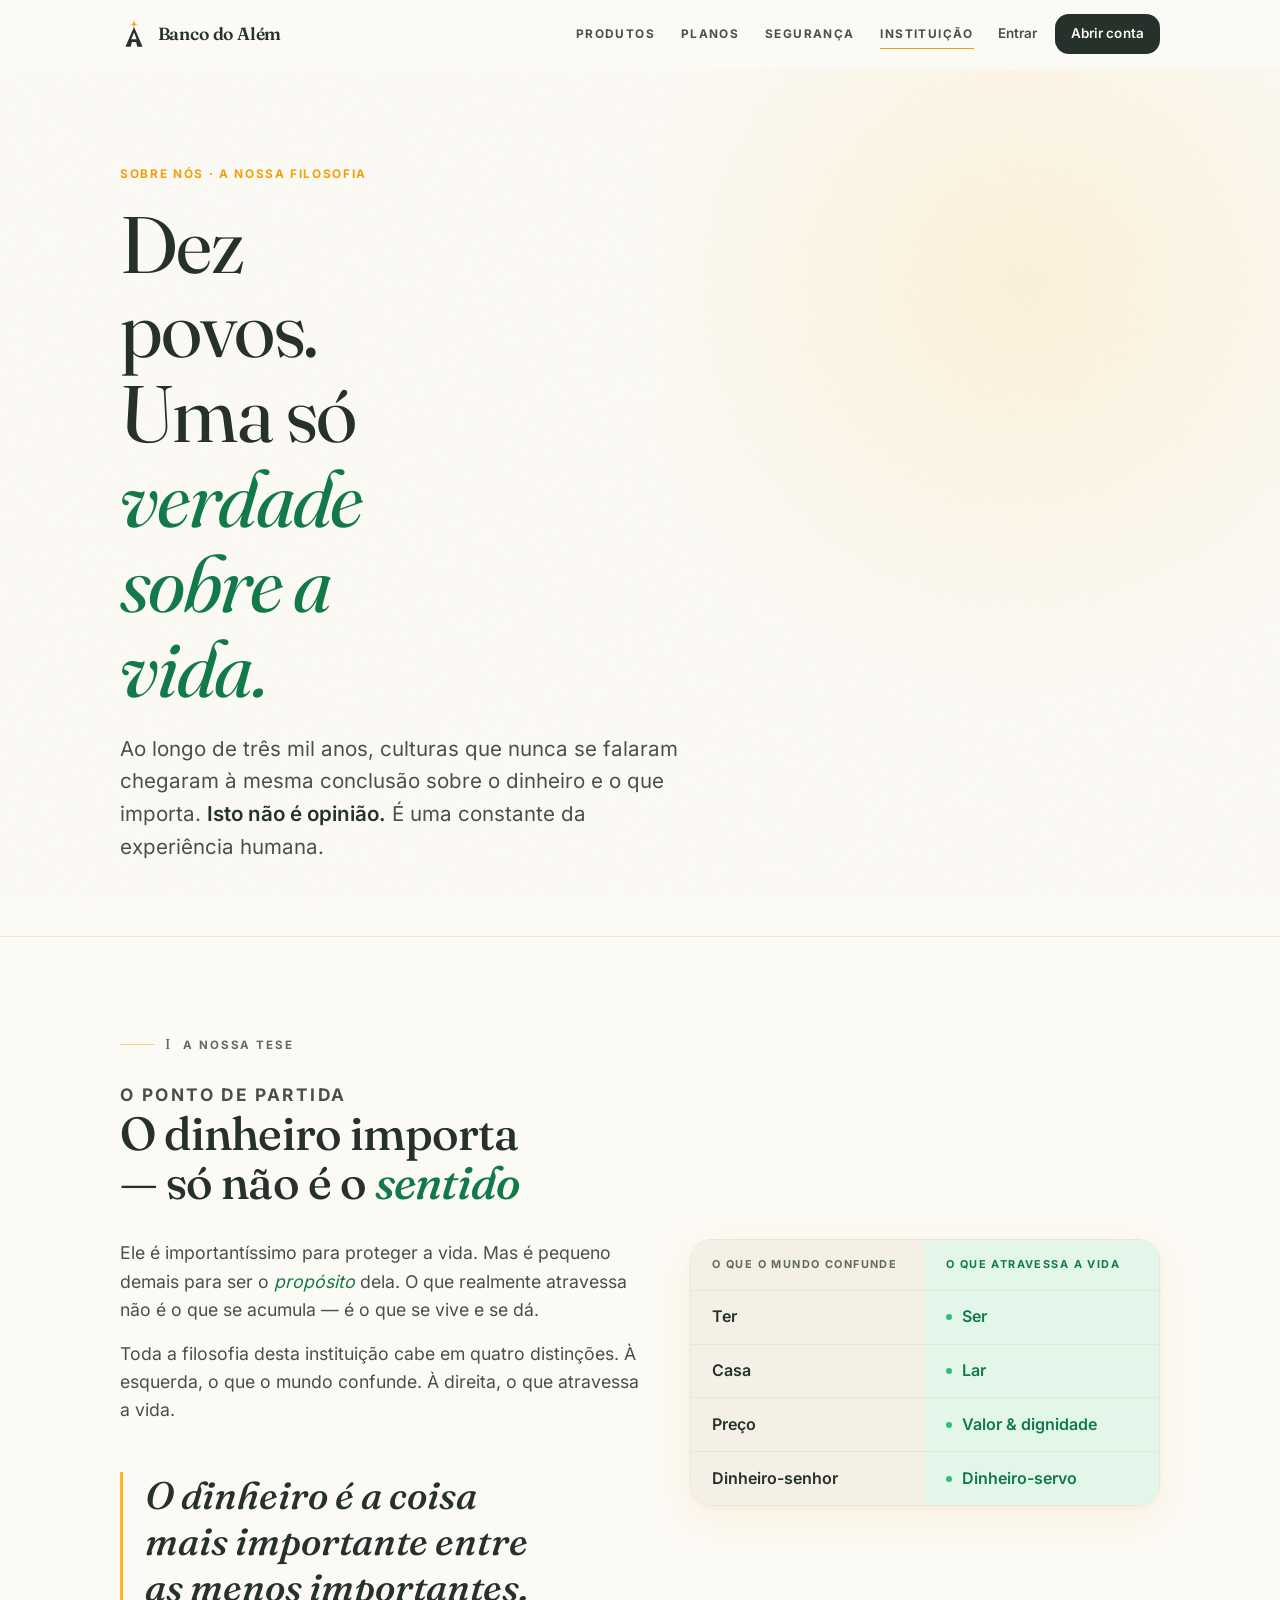
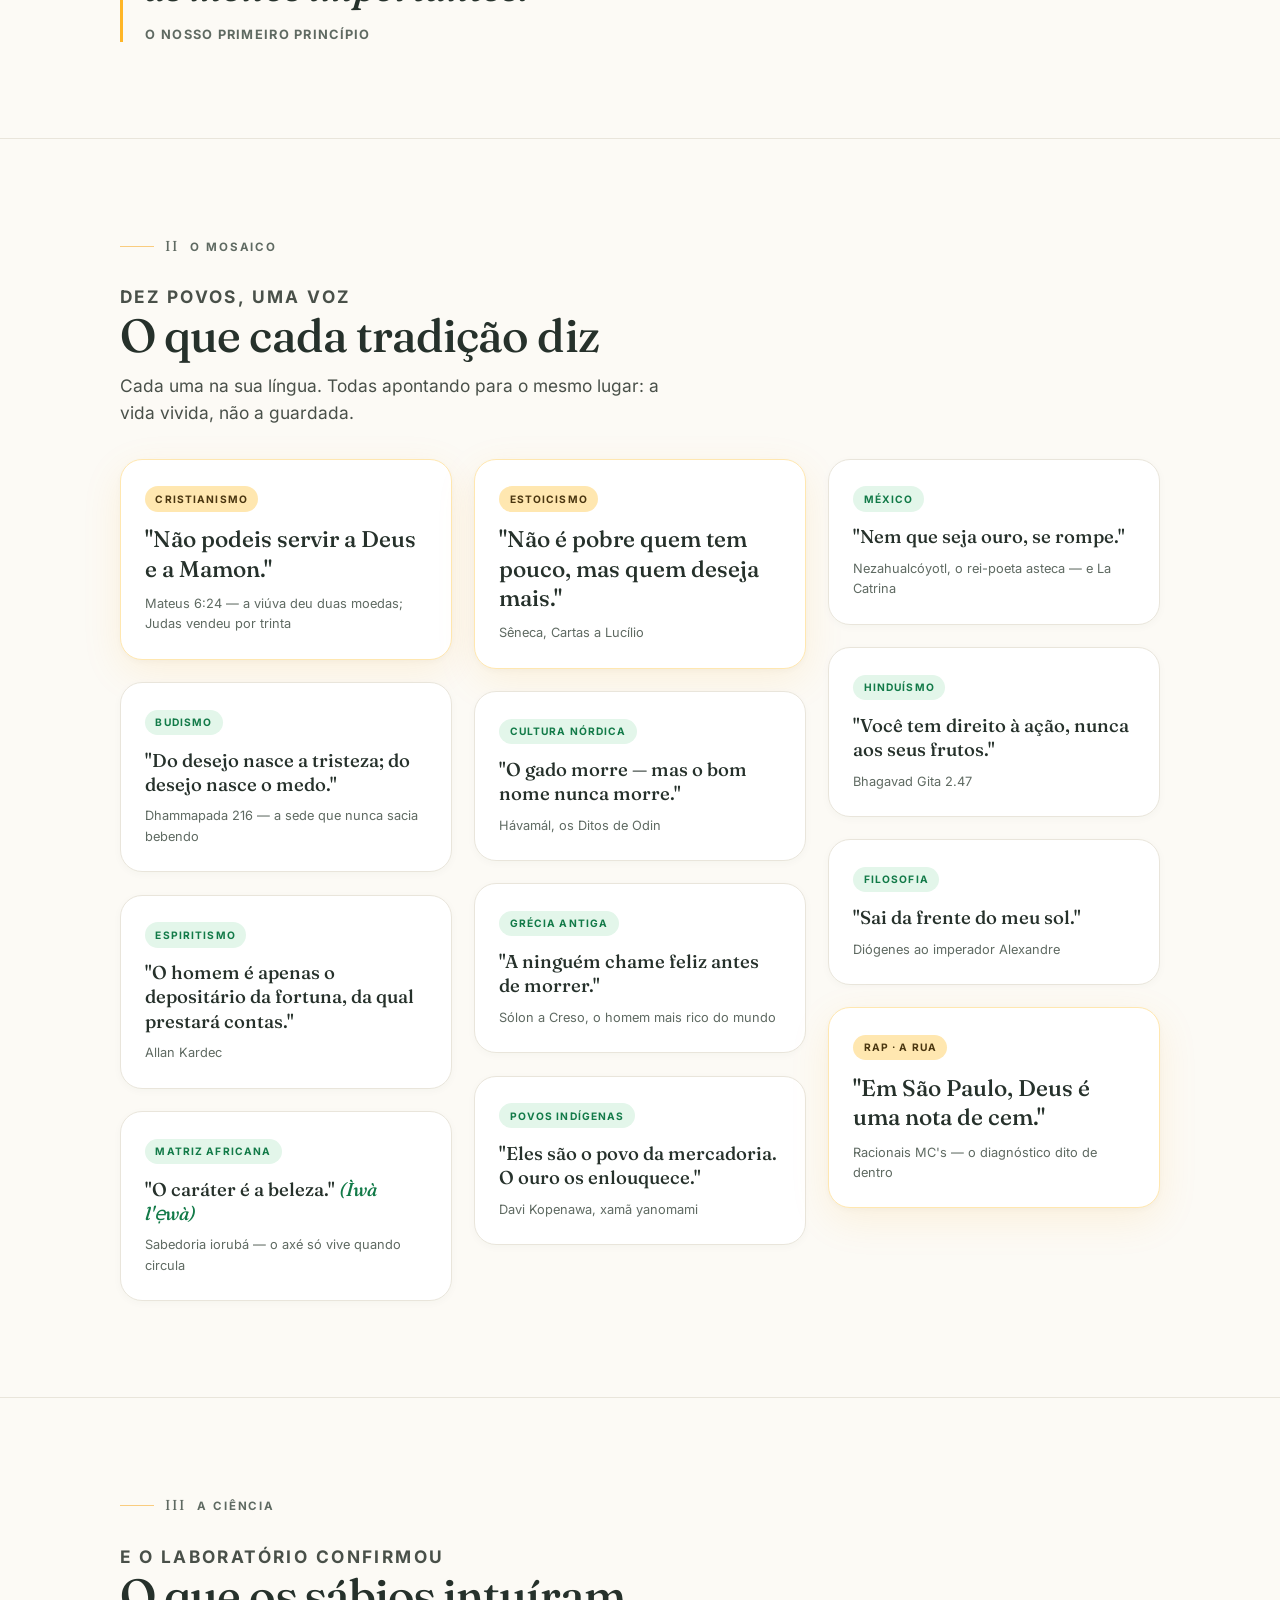
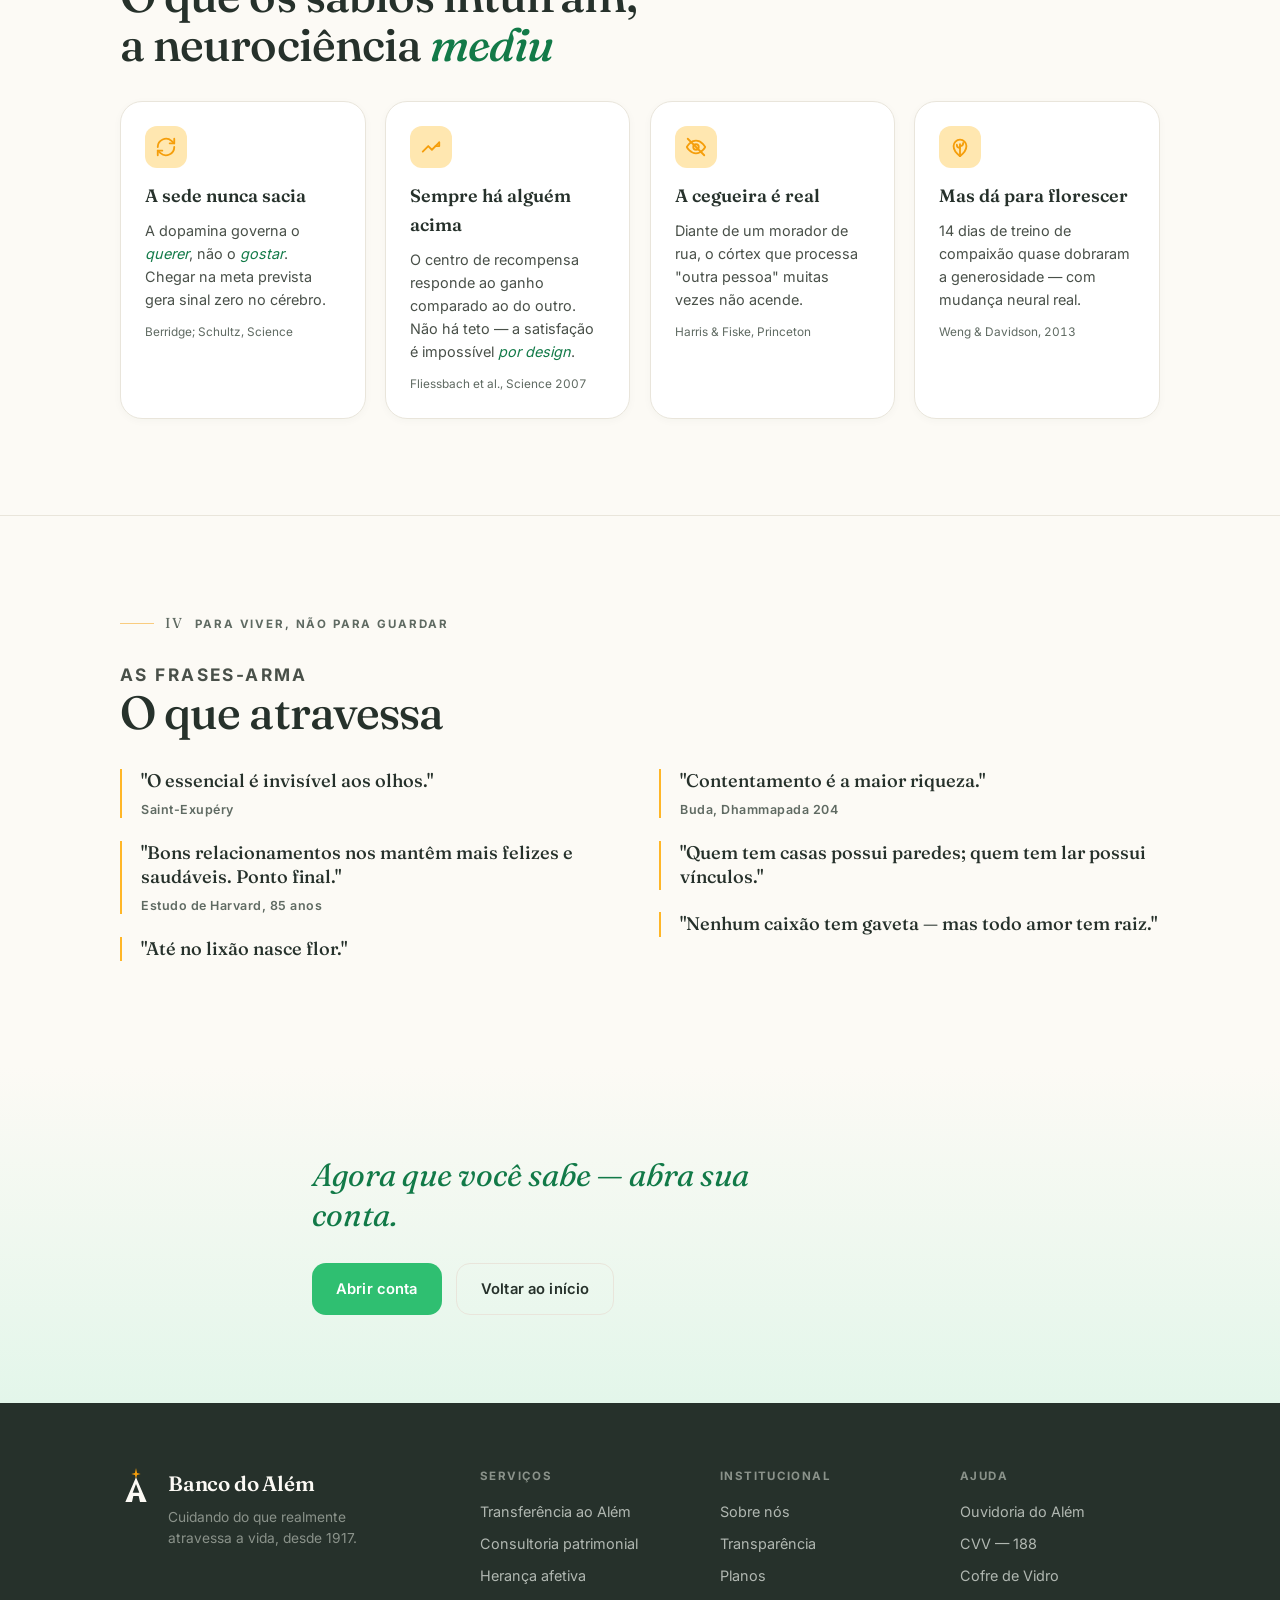
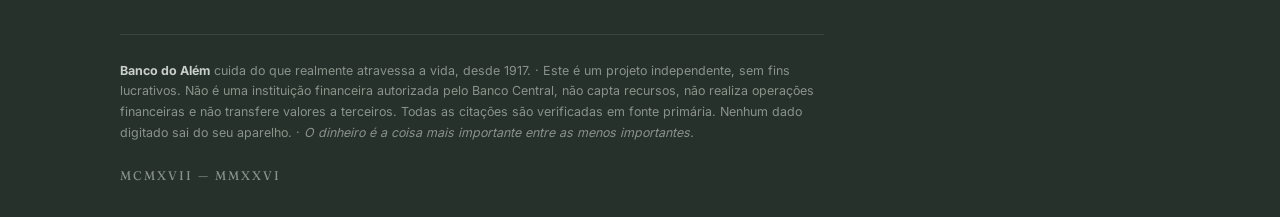
==== commit 59202379: "Privacidade: fontes auto-hospedadas + trava da IA em producao Duas correcoes do checklist de pre-lan" ====
--- a/filosofia.html
+++ b/filosofia.html
@@ -8,9 +8,7 @@
 <meta name="theme-color" content="#FCFAF5">
 <title>Banco do Além — Sobre nós</title>
 <link rel="icon" type="image/svg+xml" href="favicon.svg">
-<link rel="preconnect" href="https://fonts.googleapis.com">
-<link rel="preconnect" href="https://fonts.gstatic.com" crossorigin>
-<link href="https://fonts.googleapis.com/css2?family=Fraunces:ital,opsz,wght@0,9..144,400..600;1,9..144,400..500&family=Inter:wght@400;500;600;700&display=swap" rel="stylesheet">
+<link rel="stylesheet" href="fonts.css">
 <style>
 :root{
   /* Luz / superfícies */
--- a/fonts.css
+++ b/fonts.css
@@ -0,0 +1,108 @@
+/* latin-ext */
+@font-face {
+  font-family: 'Fraunces';
+  font-style: italic;
+  font-weight: 400 500;
+  font-display: swap;
+  src: url(fonts/6NU58FyLNQOQZAnv9ZwNjucMHVn85Ni7emAe9lKqZTnbB-gzTK0K1ChjdPeQ_5Y.woff2) format('woff2');
+  unicode-range: U+0100-02BA, U+02BD-02C5, U+02C7-02CC, U+02CE-02D7, U+02DD-02FF, U+0304, U+0308, U+0329, U+1D00-1DBF, U+1E00-1E9F, U+1EF2-1EFF, U+2020, U+20A0-20AB, U+20AD-20C0, U+2113, U+2C60-2C7F, U+A720-A7FF;
+}
+/* latin */
+@font-face {
+  font-family: 'Fraunces';
+  font-style: italic;
+  font-weight: 400 500;
+  font-display: swap;
+  src: url(fonts/6NU58FyLNQOQZAnv9ZwNjucMHVn85Ni7emAe9lKqZTnbB-gzTK0K1ChjeveQ.woff2) format('woff2');
+  unicode-range: U+0000-00FF, U+0131, U+0152-0153, U+02BB-02BC, U+02C6, U+02DA, U+02DC, U+0304, U+0308, U+0329, U+2000-206F, U+20AC, U+2122, U+2191, U+2193, U+2212, U+2215, U+FEFF, U+FFFD;
+}
+/* latin-ext */
+@font-face {
+  font-family: 'Fraunces';
+  font-style: normal;
+  font-weight: 400 600;
+  font-display: swap;
+  src: url(fonts/6NU78FyLNQOQZAnv9bYEvDiIdE9Ea92uemAk_WBq8U_9v0c2Wa0KxCFTeO-U.woff2) format('woff2');
+  unicode-range: U+0100-02BA, U+02BD-02C5, U+02C7-02CC, U+02CE-02D7, U+02DD-02FF, U+0304, U+0308, U+0329, U+1D00-1DBF, U+1E00-1E9F, U+1EF2-1EFF, U+2020, U+20A0-20AB, U+20AD-20C0, U+2113, U+2C60-2C7F, U+A720-A7FF;
+}
+/* latin */
+@font-face {
+  font-family: 'Fraunces';
+  font-style: normal;
+  font-weight: 400 600;
+  font-display: swap;
+  src: url(fonts/6NU78FyLNQOQZAnv9bYEvDiIdE9Ea92uemAk_WBq8U_9v0c2Wa0KxC9TeA.woff2) format('woff2');
+  unicode-range: U+0000-00FF, U+0131, U+0152-0153, U+02BB-02BC, U+02C6, U+02DA, U+02DC, U+0304, U+0308, U+0329, U+2000-206F, U+20AC, U+2122, U+2191, U+2193, U+2212, U+2215, U+FEFF, U+FFFD;
+}
+/* latin-ext */
+@font-face {
+  font-family: 'Inter';
+  font-style: normal;
+  font-weight: 400;
+  font-display: swap;
+  src: url(fonts/UcC73FwrK3iLTeHuS_nVMrMxCp50SjIa25L7SUc.woff2) format('woff2');
+  unicode-range: U+0100-02BA, U+02BD-02C5, U+02C7-02CC, U+02CE-02D7, U+02DD-02FF, U+0304, U+0308, U+0329, U+1D00-1DBF, U+1E00-1E9F, U+1EF2-1EFF, U+2020, U+20A0-20AB, U+20AD-20C0, U+2113, U+2C60-2C7F, U+A720-A7FF;
+}
+/* latin */
+@font-face {
+  font-family: 'Inter';
+  font-style: normal;
+  font-weight: 400;
+  font-display: swap;
+  src: url(fonts/UcC73FwrK3iLTeHuS_nVMrMxCp50SjIa1ZL7.woff2) format('woff2');
+  unicode-range: U+0000-00FF, U+0131, U+0152-0153, U+02BB-02BC, U+02C6, U+02DA, U+02DC, U+0304, U+0308, U+0329, U+2000-206F, U+20AC, U+2122, U+2191, U+2193, U+2212, U+2215, U+FEFF, U+FFFD;
+}
+/* latin-ext */
+@font-face {
+  font-family: 'Inter';
+  font-style: normal;
+  font-weight: 500;
+  font-display: swap;
+  src: url(fonts/UcC73FwrK3iLTeHuS_nVMrMxCp50SjIa25L7SUc.woff2) format('woff2');
+  unicode-range: U+0100-02BA, U+02BD-02C5, U+02C7-02CC, U+02CE-02D7, U+02DD-02FF, U+0304, U+0308, U+0329, U+1D00-1DBF, U+1E00-1E9F, U+1EF2-1EFF, U+2020, U+20A0-20AB, U+20AD-20C0, U+2113, U+2C60-2C7F, U+A720-A7FF;
+}
+/* latin */
+@font-face {
+  font-family: 'Inter';
+  font-style: normal;
+  font-weight: 500;
+  font-display: swap;
+  src: url(fonts/UcC73FwrK3iLTeHuS_nVMrMxCp50SjIa1ZL7.woff2) format('woff2');
+  unicode-range: U+0000-00FF, U+0131, U+0152-0153, U+02BB-02BC, U+02C6, U+02DA, U+02DC, U+0304, U+0308, U+0329, U+2000-206F, U+20AC, U+2122, U+2191, U+2193, U+2212, U+2215, U+FEFF, U+FFFD;
+}
+/* latin-ext */
+@font-face {
+  font-family: 'Inter';
+  font-style: normal;
+  font-weight: 600;
+  font-display: swap;
+  src: url(fonts/UcC73FwrK3iLTeHuS_nVMrMxCp50SjIa25L7SUc.woff2) format('woff2');
+  unicode-range: U+0100-02BA, U+02BD-02C5, U+02C7-02CC, U+02CE-02D7, U+02DD-02FF, U+0304, U+0308, U+0329, U+1D00-1DBF, U+1E00-1E9F, U+1EF2-1EFF, U+2020, U+20A0-20AB, U+20AD-20C0, U+2113, U+2C60-2C7F, U+A720-A7FF;
+}
+/* latin */
+@font-face {
+  font-family: 'Inter';
+  font-style: normal;
+  font-weight: 600;
+  font-display: swap;
+  src: url(fonts/UcC73FwrK3iLTeHuS_nVMrMxCp50SjIa1ZL7.woff2) format('woff2');
+  unicode-range: U+0000-00FF, U+0131, U+0152-0153, U+02BB-02BC, U+02C6, U+02DA, U+02DC, U+0304, U+0308, U+0329, U+2000-206F, U+20AC, U+2122, U+2191, U+2193, U+2212, U+2215, U+FEFF, U+FFFD;
+}
+/* latin-ext */
+@font-face {
+  font-family: 'Inter';
+  font-style: normal;
+  font-weight: 700;
+  font-display: swap;
+  src: url(fonts/UcC73FwrK3iLTeHuS_nVMrMxCp50SjIa25L7SUc.woff2) format('woff2');
+  unicode-range: U+0100-02BA, U+02BD-02C5, U+02C7-02CC, U+02CE-02D7, U+02DD-02FF, U+0304, U+0308, U+0329, U+1D00-1DBF, U+1E00-1E9F, U+1EF2-1EFF, U+2020, U+20A0-20AB, U+20AD-20C0, U+2113, U+2C60-2C7F, U+A720-A7FF;
+}
+/* latin */
+@font-face {
+  font-family: 'Inter';
+  font-style: normal;
+  font-weight: 700;
+  font-display: swap;
+  src: url(fonts/UcC73FwrK3iLTeHuS_nVMrMxCp50SjIa1ZL7.woff2) format('woff2');
+  unicode-range: U+0000-00FF, U+0131, U+0152-0153, U+02BB-02BC, U+02C6, U+02DA, U+02DC, U+0304, U+0308, U+0329, U+2000-206F, U+20AC, U+2122, U+2191, U+2193, U+2212, U+2215, U+FEFF, U+FFFD;
+}
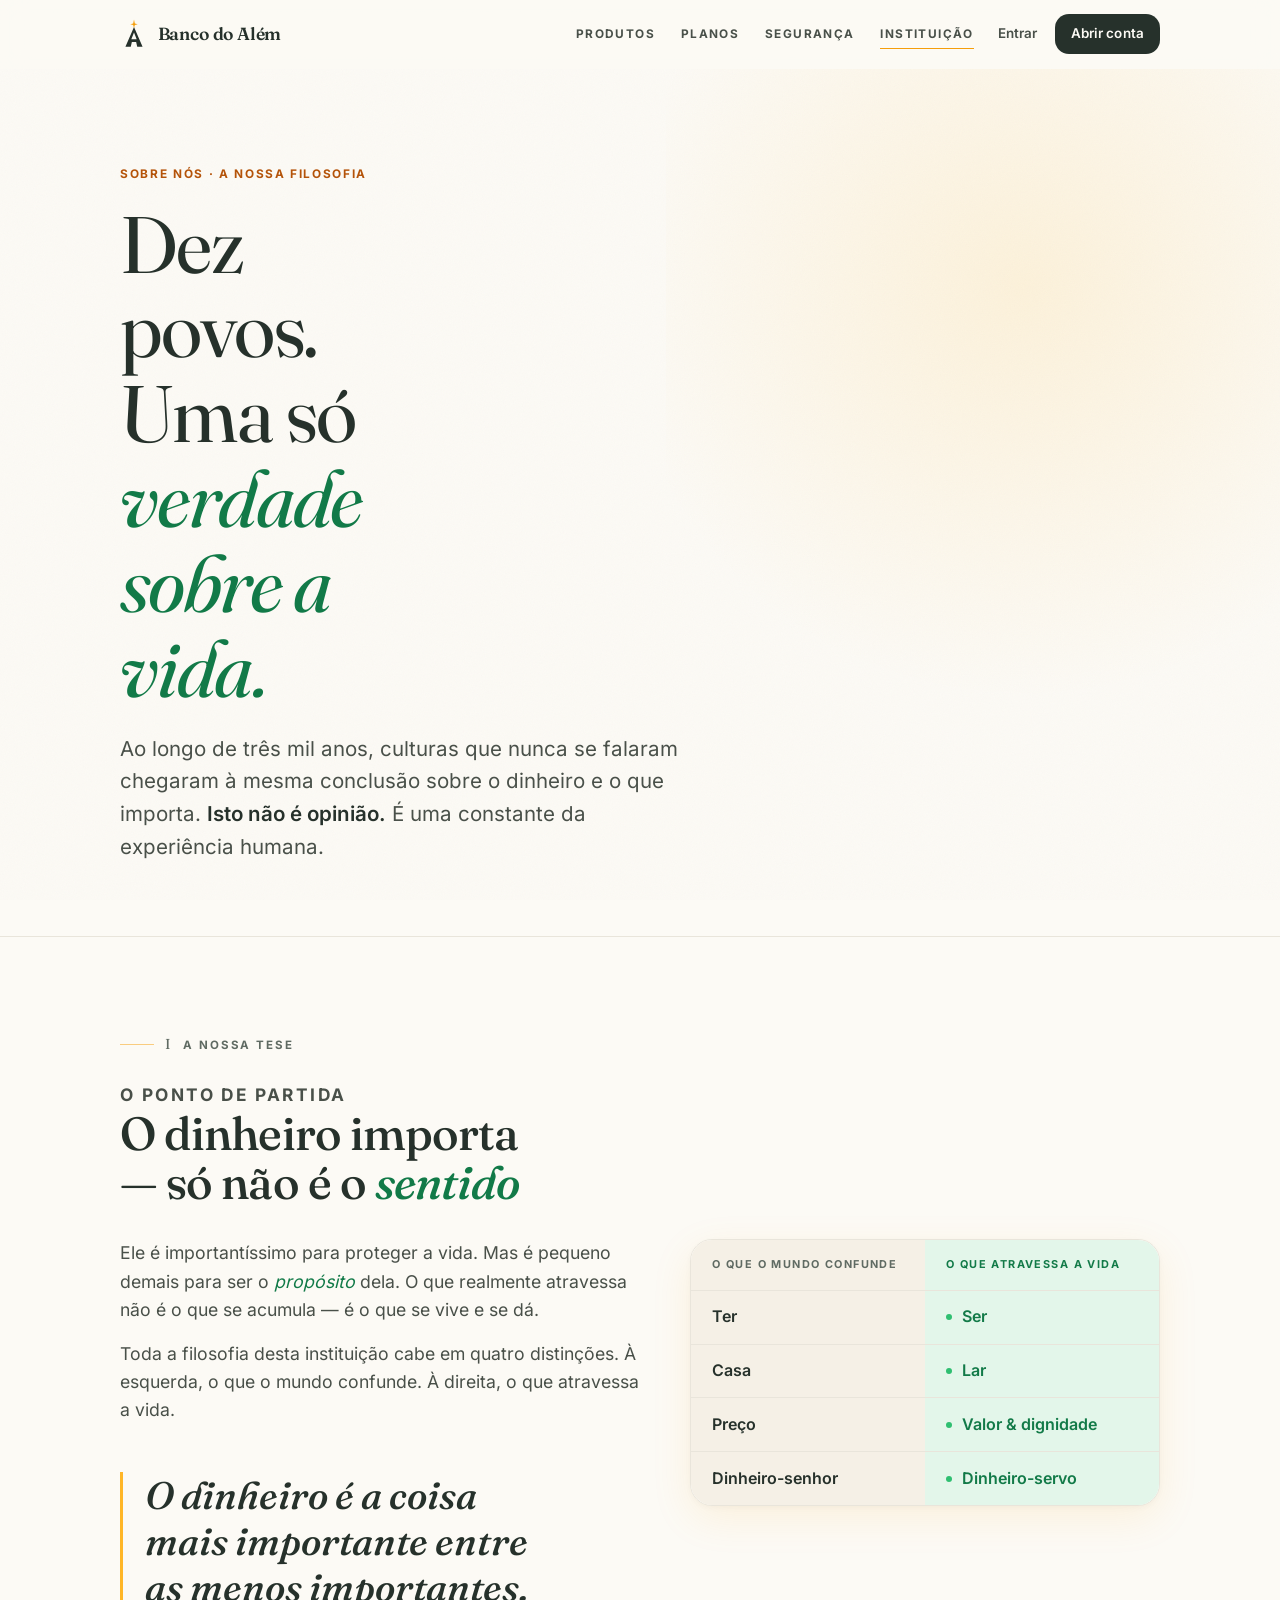
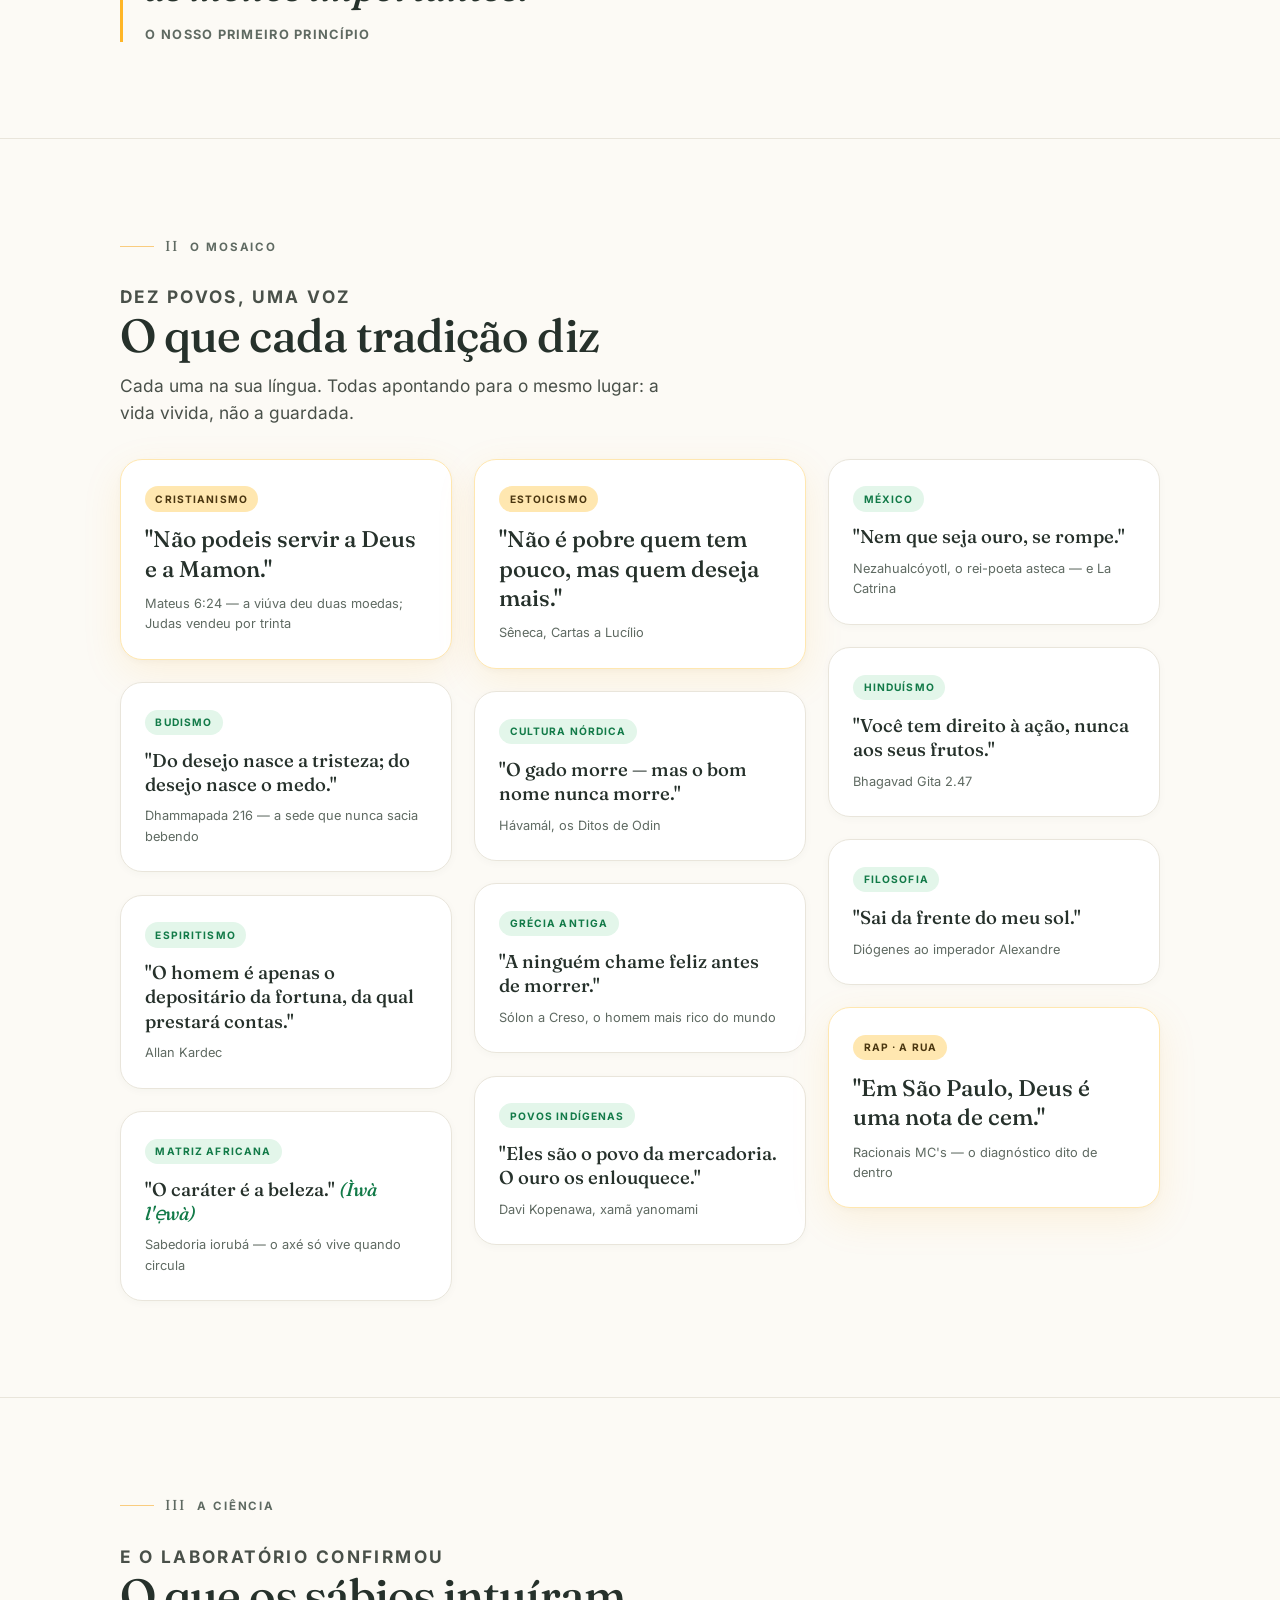
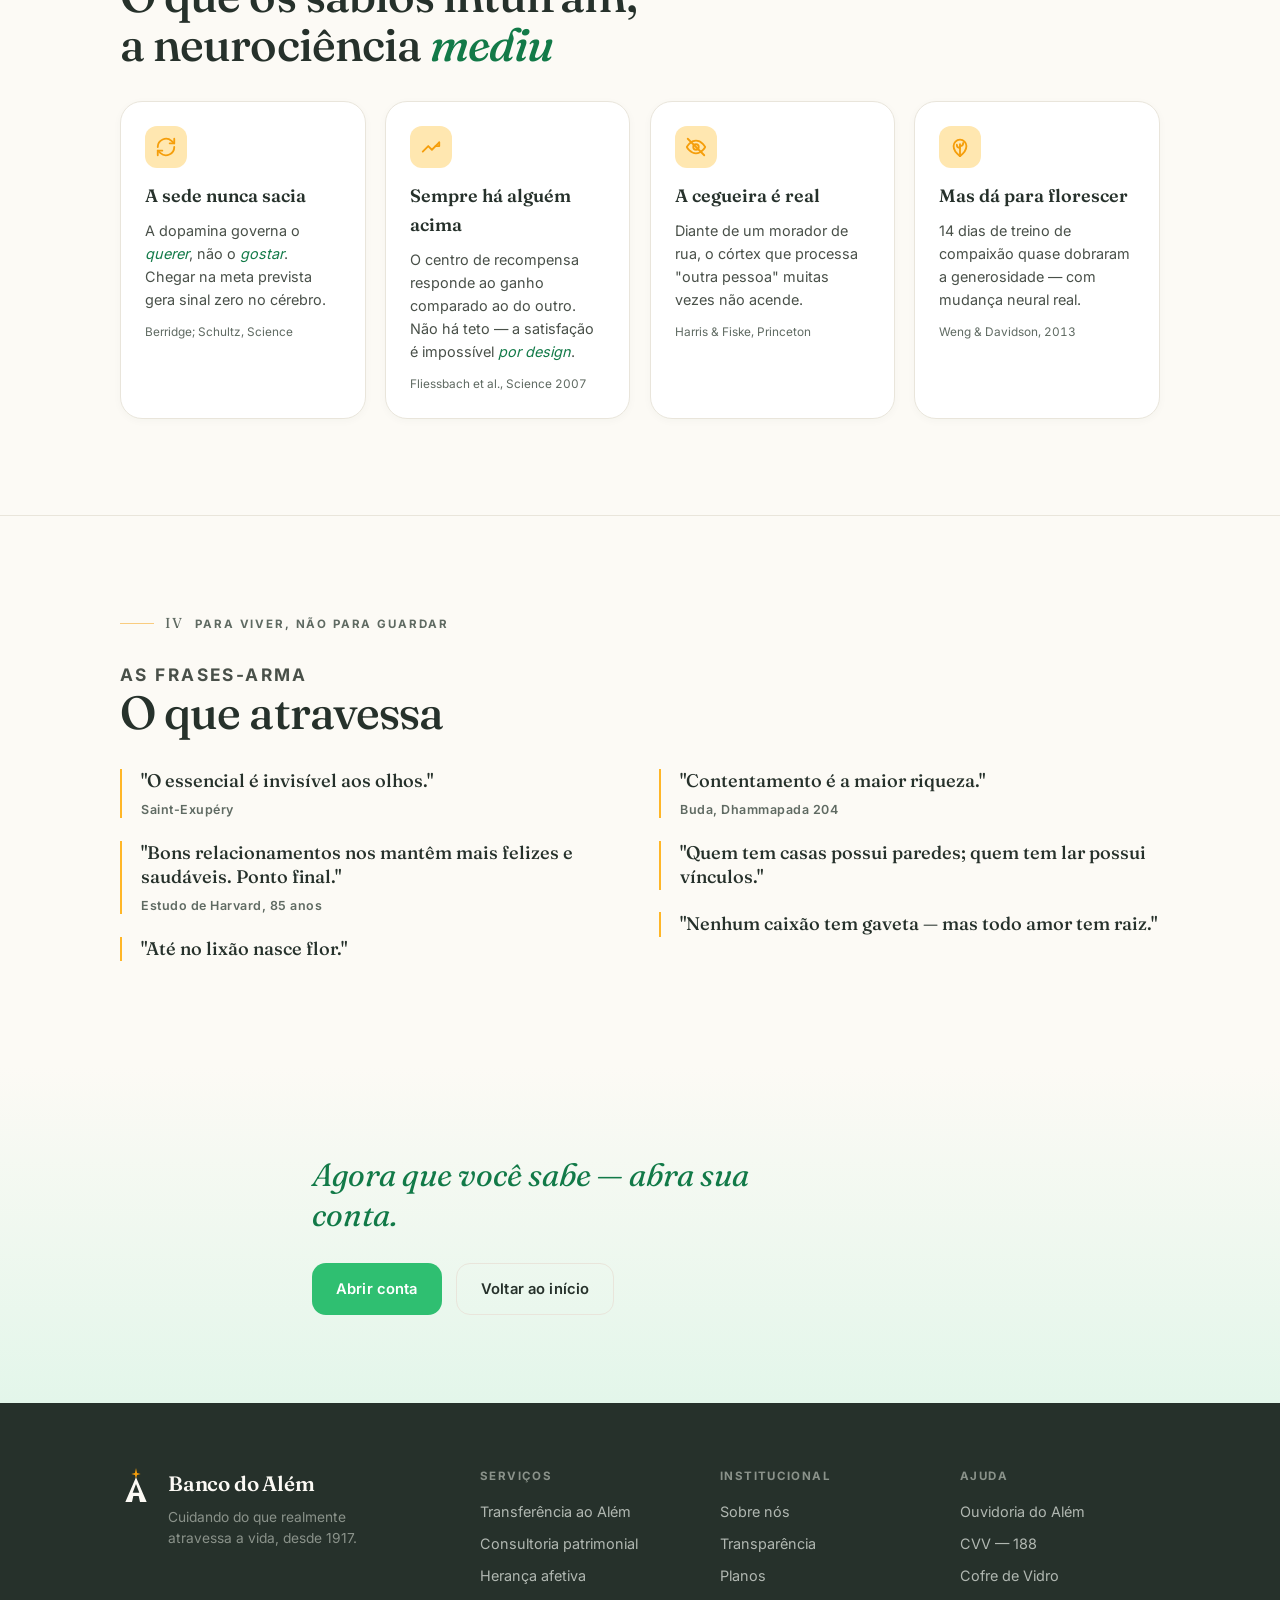
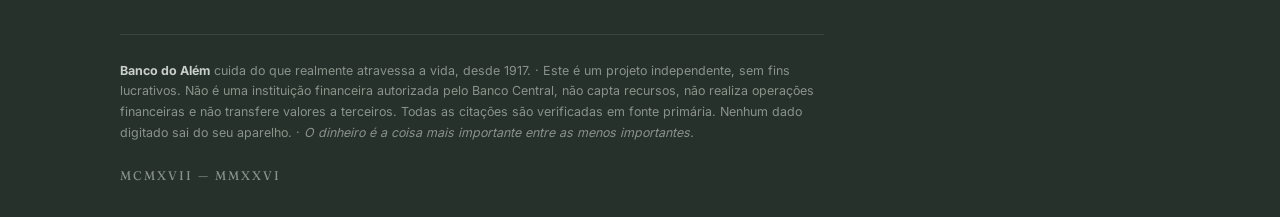
==== commit 09bd1053: "QA: corrige achados dos 5 especialistas (a11y, privacidade, animacao) Auditoria de QA multi-agente +" ====
--- a/filosofia.html
+++ b/filosofia.html
@@ -7,8 +7,15 @@
 <meta name="description" content="A filosofia do Banco do Além — o que dez tradições da humanidade dizem, em uma só voz, sobre o dinheiro e a vida.">
 <meta name="theme-color" content="#FCFAF5">
 <title>Banco do Além — Sobre nós</title>
+<!-- Open Graph / Twitter — TODO: adicionar og:image (og.png) como tarefa futura -->
+<meta property="og:type" content="website">
+<meta property="og:title" content="Banco do Além — Sobre nós">
+<meta property="og:description" content="A filosofia do Banco do Além — o que dez tradições da humanidade dizem, em uma só voz, sobre o dinheiro e a vida.">
+<meta property="og:url" content="https://bancodoalem.com.br/filosofia.html">
+<meta name="twitter:card" content="summary">
 <link rel="icon" type="image/svg+xml" href="favicon.svg">
 <link rel="stylesheet" href="fonts.css">
+<noscript><style>.sr{opacity:1!important;transform:none!important}</style></noscript>
 <style>
 :root{
   /* Luz / superfícies */
@@ -17,6 +24,8 @@
   --tinta:#26312B; --corpo:#495049; --suave:#5F6A62; --linha:#E9E5DB;
   /* Sol (marca) */
   --sol:#FFB627; --sol-forte:#F59E0B; --sol-luz:#FFE7B0;
+  /* Sol como TEXTO/LINK (contraste AA sobre marfim ~4.6:1) */
+  --sol-txt:#B45309;
   /* Vida (verde) */
   --vida:#2FBF71; --vida-profundo:#127A48; --vida-fundo:#E3F6EA;
   /* Afeto (coral) */
@@ -49,14 +58,15 @@
 h1,h2,h3,h4{font-family:var(--serif);margin:0;text-wrap:balance}
 h1,h2,h3{line-height:1.06;letter-spacing:-.02em}
 p{margin:0 0 1rem;color:var(--corpo)}
-a{color:var(--sol-forte)}
+a{color:var(--sol-txt)}
 img,svg{max-width:100%}
 .wrap{max-width:1120px;margin:0 auto;padding:0 clamp(1.2rem,4vw,2.5rem)}
-.eyebrow{font-size:.74rem;font-weight:700;letter-spacing:.14em;text-transform:uppercase;color:var(--sol-forte);margin:0}
+.eyebrow{font-size:.74rem;font-weight:700;letter-spacing:.14em;text-transform:uppercase;color:var(--sol-txt);margin:0}
 .tnum{font-variant-numeric:tabular-nums}
 .italic{font-style:italic}
 :focus-visible{outline:2px solid var(--sol-forte);outline-offset:3px;border-radius:4px}
 .sr-only{position:absolute!important;width:1px;height:1px;padding:0;margin:-1px;overflow:hidden;clip:rect(0,0,0,0);white-space:nowrap;border:0}
+.skip-link:focus{position:fixed;left:1rem;top:1rem;width:auto;height:auto;clip:auto;background:var(--tinta);color:var(--luz);padding:.6rem 1rem;border-radius:8px;z-index:200}
 
 /* ---------- Grão global (§2.6) ---------- */
 .grain{position:fixed;inset:0;pointer-events:none;z-index:1;mix-blend-mode:multiply;opacity:.035}
@@ -226,6 +236,7 @@
 </style>
 </head>
 <body id="top">
+<a class="skip-link sr-only" href="#conteudo">Pular para o conteúdo</a>
 
 <!-- Grão global (§2.6) -->
 <div class="grain" aria-hidden="true">
@@ -278,7 +289,7 @@
 </div></header>
 
 <!-- I · A TESE -->
-<section><div class="wrap sr">
+<section id="conteudo"><div class="wrap sr">
   <div class="folio"><span class="n">I</span><span class="t">A nossa tese</span></div>
   <div class="sec-head">
     <p class="eyebrow">O ponto de partida</p>
